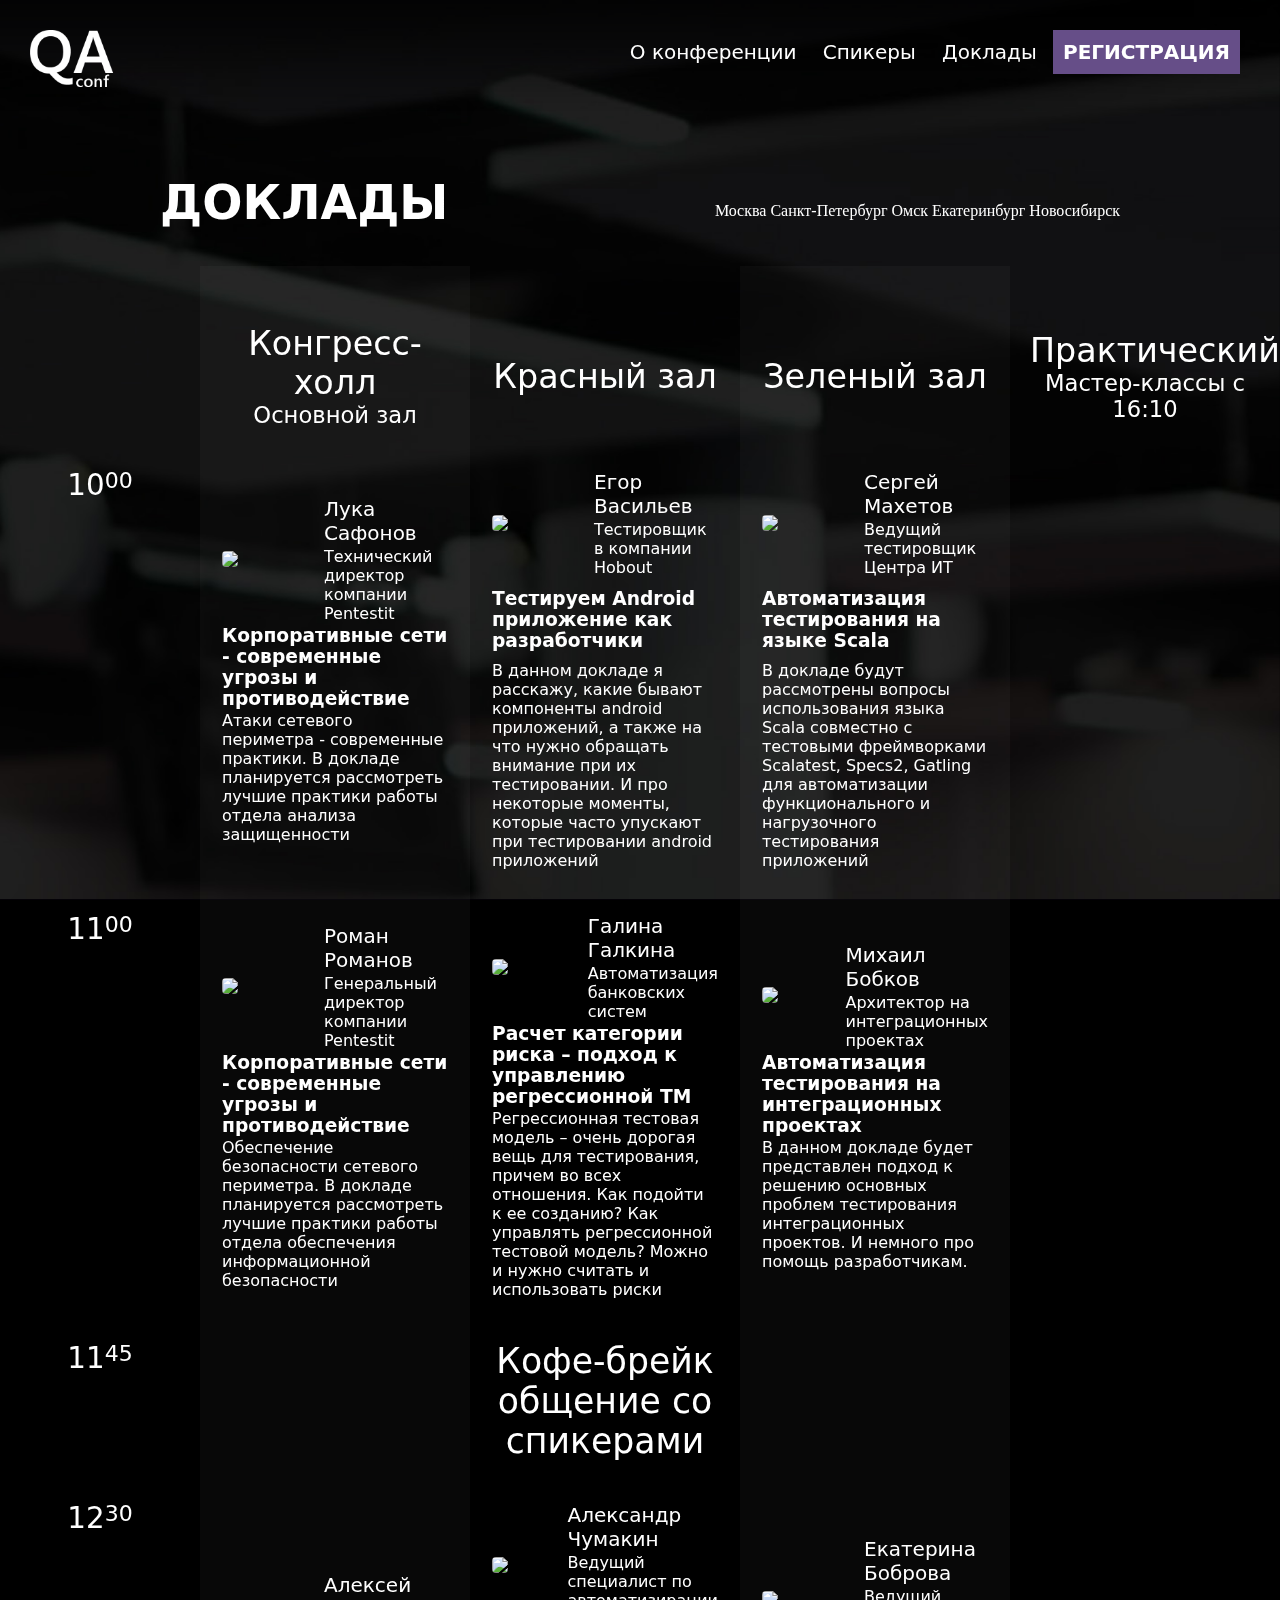
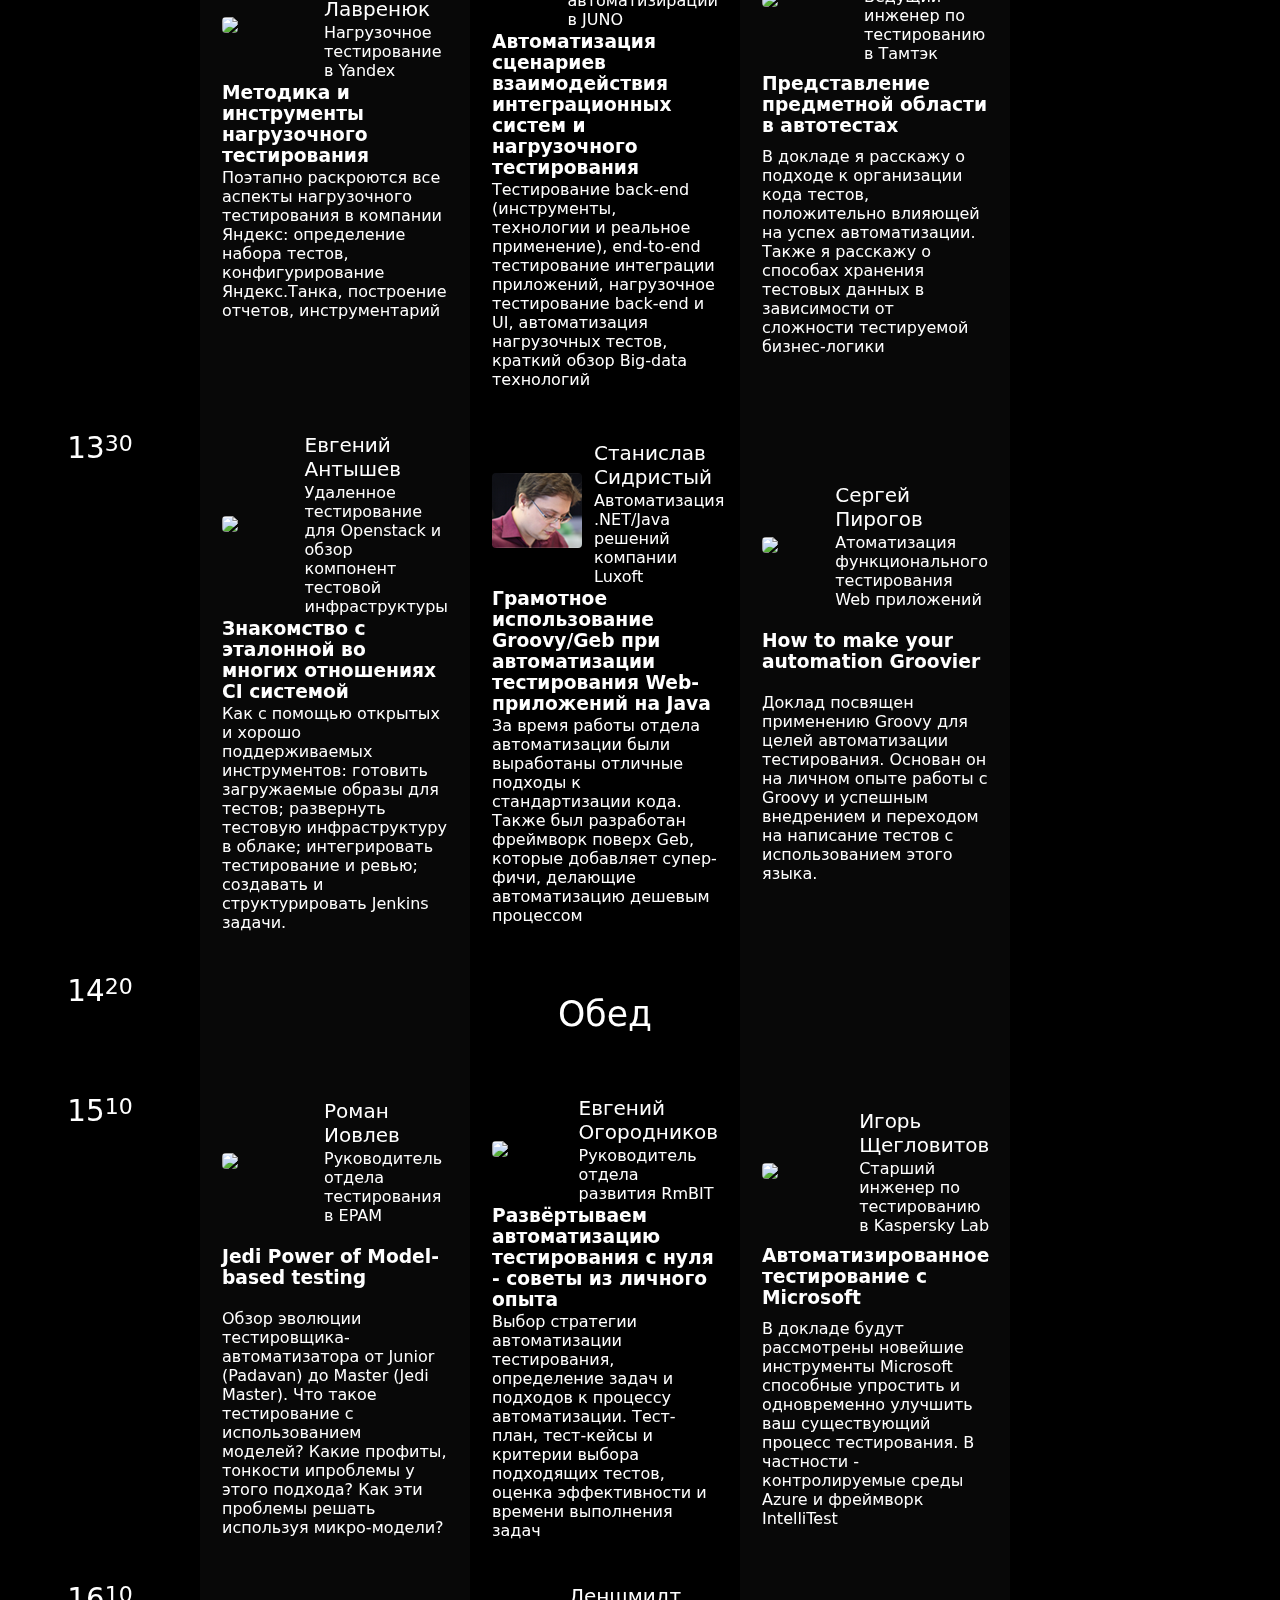
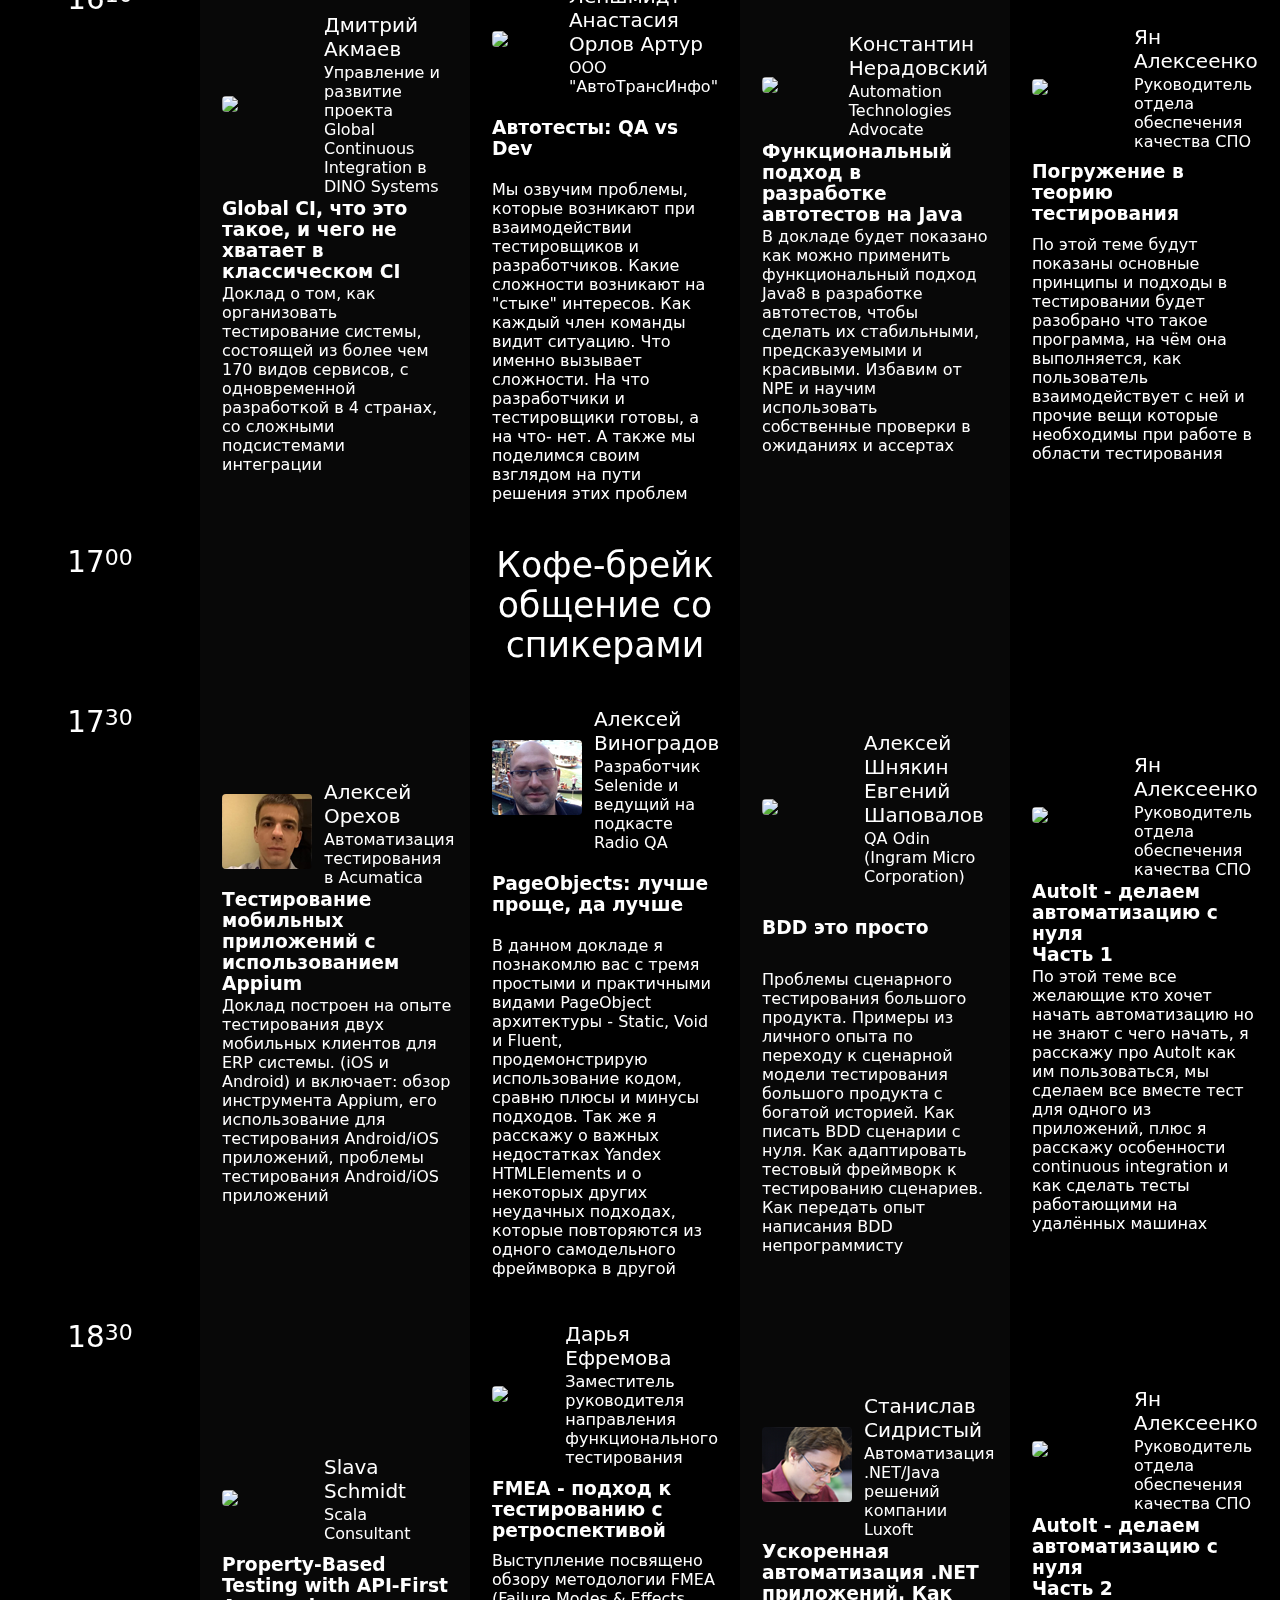
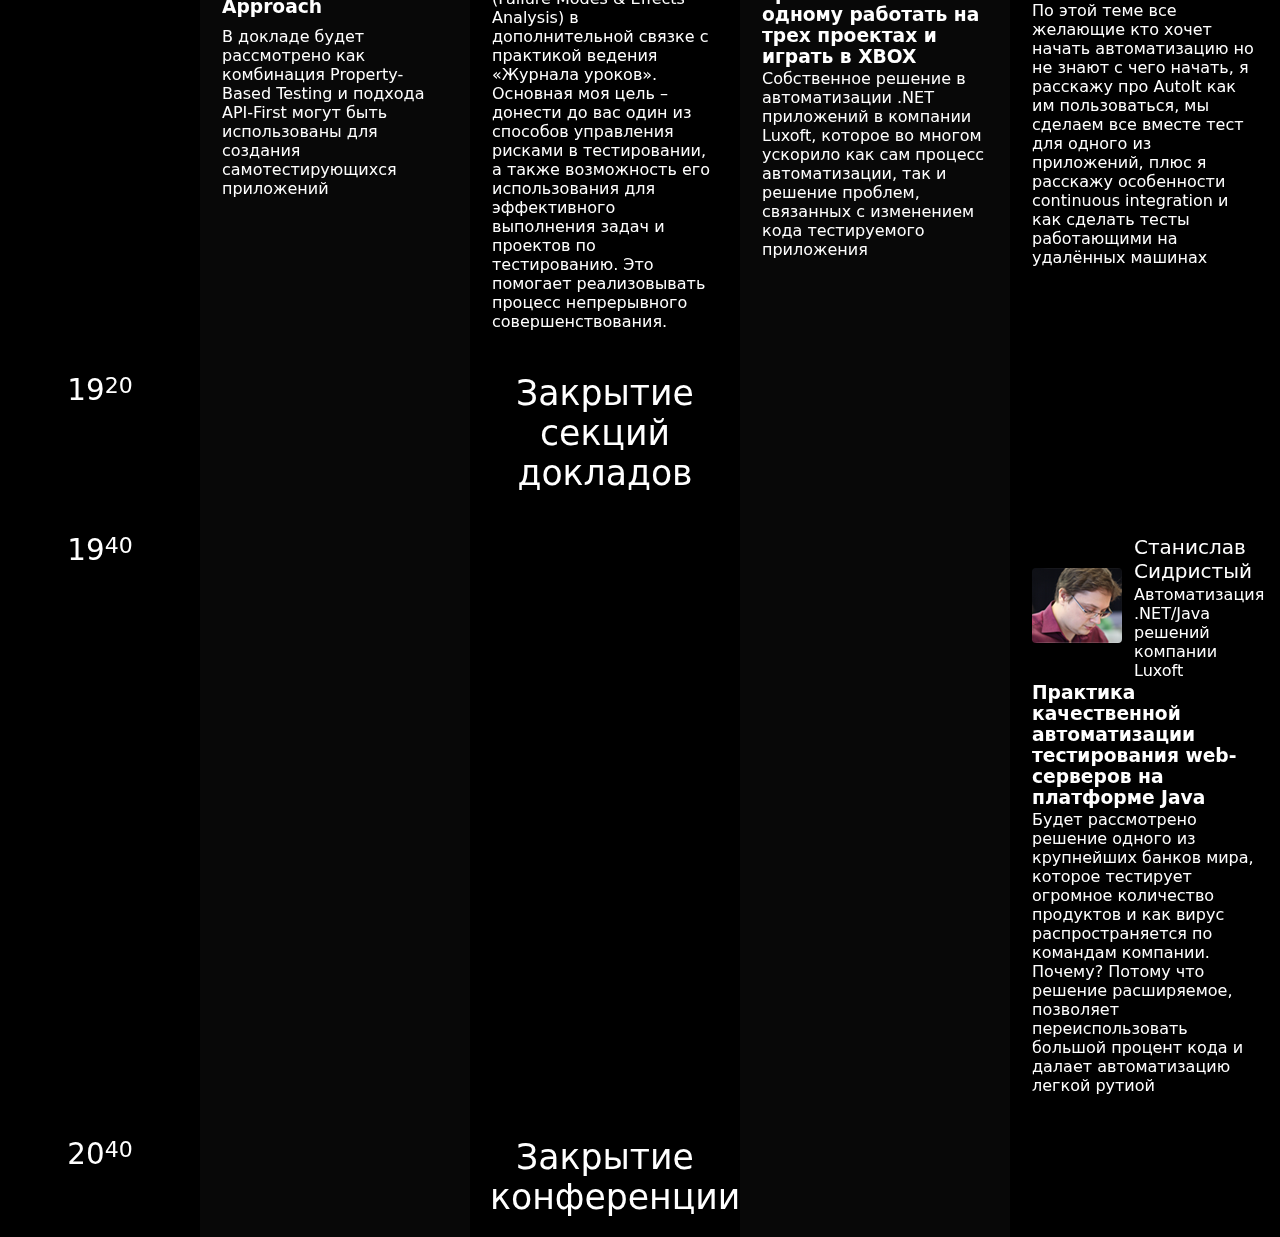
==== matrix.html @ 0e54bdad "Matrix Msk done" ====
<!DOCTYPE html>
<html><head>
    <meta http-equiv="content-type" content="text/html; charset=UTF-8">
    <title>QA: Conference</title>
    <meta charset="utf-8">
    <meta name="viewport" content="width=1000">
    <link rel="stylesheet" href="css/style.css">
    <link rel="stylesheet" href="css/matrix.css">
    <link rel="shortcut icon" href="/img/favicon.ico" type="image/x-icon">
    <script src="https://ajax.googleapis.com/ajax/libs/jquery/2.2.0/jquery.min.js"></script>
</head>
<body>
<div id="header">
    <img id="qaclogo" src="img/qac_mini.png"/>
    <div class="menu">
        <div><a href="index.html">О конференции</a></div>
        <div><a href="speakers.html">Спикеры</a></div>
        <div><a href="matrix.html">Доклады</a></div>
        <a href="register.html" class="register_button">РЕГИСТРАЦИЯ</a>
    </div>
</div>
<div id="footer">
</div>
<div id="page">
    <div id="matrix">
        <!-- Fullsize invisible copy of background to have its size -->
        <img id="bg_sizes" class="invisible" src="img/matrix_bg.jpg"/>

        <!-- Real background, with is controlled by JS code (see it at the end of doc  -->
        <!-- Should to know speakers count at all cities to have one size of BG at all cities -->
        <div id="matrix_bg"></div>

        <!-- Speakers table -->
        <div class="content">
            <div id="matrix_title">
                <div class="title">ДОКЛАДЫ</div>
                <div class="cities">
                    <a class="choosed" id="msk-link" href="#">Москва</a>
                    <a id="spb-link" href="#">Санкт-Петербург</a>
                    <a id="omsk-link" href="#">Омск</a>
                    <a id="eka-link" href="#">Екатеринбург</a>
                    <a id="nsk-link" href="#">Новосибирск</a>
                </div>
            </div>
            <br><br>
            <div id="matrix_table">
                <table id="main-table" class="msk">
                    <colgroup>
                        <col class="time-column" />
                        <col class="first-column" />
                        <col class="second-column" />
                        <col class="third-column" />
                        <col class="fourth-column" />
                        <col class="time-column-last" />
                    </colgroup>
                    <tbody>
                        <!-- HEADER -->
                        <tr class="header-row">
                            <td>
                            </td>
                            <td class="table-header">
                                <br>
                                <br>
                                <p class="hall-name">Конгресс-холл</p>
                                <p class="hall-desc">Основной зал</p>
                            </td>
                            <td class="table-header">
                                <br>
                                <br>
                                <p class="hall-name">Красный зал</p>
                                <p class="hall-desc"></p>
                            </td>
                            <td class="table-header">
                                <br>
                                <br>
                                <p class="hall-name">Зеленый зал</p>
                                <p class="hall-desc"></p>
                            </td>
                            <td class="table-header">
                                <br>
                                <br>
                                <p class="hall-name">Практический</p>
                                <p class="hall-desc">Мастер-классы с 16:10</p>
                            </td>
                            <td>
                            </td>
                        </tr>

                        <!--  10:00 - 10:50  Safonov / Vasiliev / Mahetov -->
                        <tr class="short-row">
                            <td class="time-column">
                                10<sup>00</sup>
                            </td>
                            <td class="table-cell">
                                <div class="card">
                                    <table class="card-table">
                                        <colgroup>
                                            <col class="card-first-column" />
                                        </colgroup>
                                        <tbody>
                                        <tr class="card-header">
                                            <td rowspan="2"><img src="img/lsafonov-mini.png" /></td>
                                            <td class="author">Лука Сафонов</td>
                                        </tr>
                                        <tr>
                                            <td class="author-desc">Технический директор компании Pentestit</td>
                                        </tr>
                                        <tr><td colspan="2" class="presentation-title">
                                            Корпоративные сети - современные угрозы и противодействие
                                        </td></tr>
                                        <tr><td colspan="2" class="presentation-descr">
                                            Атаки сетевого периметра - современные практики. В докладе планируется рассмотреть лучшие практики работы отдела анализа защищенности
                                        </td></tr>
                                        </tbody>
                                    </table>
                                </div>
                            </td>
                            <td class="table-cell">
                                <div class="card">
                                    <table class="card-table">
                                        <colgroup>
                                            <col class="card-first-column" />
                                        </colgroup>
                                        <tbody>
                                        <tr class="card-header">
                                            <td rowspan="2"><img src="img/vasiliev-mini.png" /></td>
                                            <td class="author">Егор Васильев</td>
                                        </tr>
                                        <tr>
                                            <td class="author-desc">Тестировщик в компании Hobout</td>
                                        </tr>
                                        <tr><td colspan="2" class="presentation-title">
                                            Тестируем Android приложение как разработчики
                                        </td></tr>
                                        <tr><td colspan="2" class="presentation-descr">
                                            В данном докладе я расскажу, какие бывают компоненты android приложений, а также на что нужно обращать внимание при их тестировании. И про некоторые моменты, которые часто упускают при тестировании android приложений
                                        </td></tr>
                                        </tbody>
                                    </table>
                                </div>
                            </td>
                            <td class="table-cell">
                                <div class="card">
                                    <table class="card-table">
                                        <colgroup>
                                            <col class="card-first-column" />
                                        </colgroup>
                                        <tbody>
                                        <tr class="card-header">
                                            <td rowspan="2"><img src="img/mahetov-mini.png" /></td>
                                            <td class="author">Сергей Махетов</td>
                                        </tr>
                                        <tr>
                                            <td class="author-desc">Ведущий тестировщик Центра ИТ</td>
                                        </tr>
                                        <tr><td colspan="2" class="presentation-title">
                                            Автоматизация тестирования на языке Scala
                                        </td></tr>
                                        <tr><td colspan="2" class="presentation-descr">
                                            В докладе будут рассмотрены вопросы использования языка Scala совместно с тестовыми фреймворками Scalatest, Specs2, Gatling для автоматизации функционального и нагрузочного тестирования приложений
                                            </td></tr>
                                        </tbody>
                                    </table>
                                </div>

                            </td>
                            <td class="table-cell">
                                <div class="card">
                                </div>
                            </td>
                            <td class="time-column">
                                10<sup>00</sup>
                            </td>
                        </tr>

                        <!--  11:00 - 11:50  Romanov / Galkina / Bobkov -->
                        <tr class="short-row">
                            <td class="time-column">
                                11<sup>00</sup>
                            </td>
                            <td class="table-cell">
                                <div class="card">
                                    <table class="card-table">
                                        <colgroup>
                                            <col class="card-first-column" />
                                        </colgroup>
                                        <tbody>
                                        <tr class="card-header">
                                            <td rowspan="2"><img src="img/rr-mini.png" /></td>
                                            <td class="author">Роман Романов</td>
                                        </tr>
                                        <tr>
                                            <td class="author-desc">Генеральный директор компании Pentestit</td>
                                        </tr>
                                        <tr><td colspan="2" class="presentation-title">
                                            Корпоративные сети - современные угрозы и противодействие
                                        </td></tr>
                                        <tr><td colspan="2" class="presentation-descr">
                                            Обеспечение безопасности сетевого периметра. В докладе планируется рассмотреть лучшие практики работы отдела обеспечения информационной безопасности
                                        </td></tr>
                                        </tbody>
                                    </table>
                                </div>
                            </td>
                            <td class="table-cell">
                                <div class="card">
                                    <table class="card-table">
                                        <colgroup>
                                            <col class="card-first-column" />
                                        </colgroup>
                                        <tbody>
                                        <tr class="card-header">
                                            <td rowspan="2"><img src="img/ggalkina-mini.png" /></td>
                                            <td class="author">Галина Галкина</td>
                                        </tr>
                                        <tr>
                                            <td class="author-desc">Автоматизация банковских систем</td>
                                        </tr>
                                        <tr><td colspan="2" class="presentation-title">
                                            Расчет категории риска – подход к управлению регрессионной ТМ
                                        </td></tr>
                                        <tr><td colspan="2" class="presentation-descr">
                                            Регрессионная тестовая модель – очень дорогая вещь для тестирования, причем во всех отношения.
                                            Как подойти к ее созданию? Как управлять регрессионной тестовой модель? Можно и нужно считать и использовать риски
                                        </td></tr>
                                        </tbody>
                                    </table>
                                </div>
                            </td>
                            <td class="table-cell">
                                <div class="card">
                                    <table class="card-table">
                                        <colgroup>
                                            <col class="card-first-column" />
                                        </colgroup>
                                        <tbody>
                                        <tr class="card-header">
                                            <td rowspan="2"><img src="img/bobkov-mini.png" /></td>
                                            <td class="author">Михаил Бобков</td>
                                        </tr>
                                        <tr>
                                            <td class="author-desc">Архитектор на интеграционных проектах</td>
                                        </tr>
                                        <tr><td colspan="2" class="presentation-title">
                                            Автоматизация тестирования на интеграционных проектах
                                        </td></tr>
                                        <tr><td colspan="2" class="presentation-descr">
                                            В данном докладе будет представлен подход к решению основных проблем тестирования интеграционных проектов. И немного про помощь разработчикам.
                                        </td></tr>
                                        </tbody>
                                    </table>
                                </div>

                            </td>
                            <td class="table-cell">
                                <div class="card">
                                </div>
                            </td>
                            <td class="time-column">
                                11<sup>00</sup>
                            </td>
                        </tr>

                        <!--  11:45 - 12:30  COFFEE -->
                        <tr class="short-row">
                            <td class="time-column">
                                11<sup>45</sup>
                            </td>
                            <td class="table-cell"></td>
                            <td class="cross-row-header">
                                Кофе-брейк<br><span class="cross-row-header-description">общение со спикерами</span>
                            </td>
                            <td class="table-cell"></td>
                            <td class="table-cell"></td>
                            <td class="time-column">
                                11<sup>45</sup>
                            </td>
                        </tr>

                        <!--  12:30 - 13:20  Lavrenuk / Chumakin / Bobrova -->
                        <tr class="short-row">
                            <td class="time-column">
                                12<sup>30</sup>
                            </td>
                            <td class="table-cell">
                                <div class="card">
                                    <table class="card-table">
                                        <colgroup>
                                            <col class="card-first-column" />
                                        </colgroup>
                                        <tbody>
                                        <tr class="card-header">
                                            <td rowspan="2"><img src="img/lavrenuk-mini.png" /></td>
                                            <td class="author">Алексей Лавренюк</td>
                                        </tr>
                                        <tr>
                                            <td class="author-desc">Нагрузочное тестирование в Yandex</td>
                                        </tr>
                                        <tr><td colspan="2" class="presentation-title">
                                            Методика и инструменты нагрузочного тестирования
                                        </td></tr>
                                        <tr><td colspan="2" class="presentation-descr">
                                            Поэтапно раскроются все аспекты нагрузочного тестирования в компании Яндекс: определение набора тестов,
                                            конфигурирование Яндекс.Танка, построение отчетов, инструментарий
                                        </td></tr>
                                        </tbody>
                                    </table>
                                </div>
                            </td>
                            <td class="table-cell">
                                <div class="card">
                                    <table class="card-table">
                                        <colgroup>
                                            <col class="card-first-column" />
                                        </colgroup>
                                        <tbody>
                                        <tr class="card-header">
                                            <td rowspan="2"><img src="img/chumakin-mini.png" /></td>
                                            <td class="author">Александр Чумакин</td>
                                        </tr>
                                        <tr>
                                            <td class="author-desc">Ведущий специалист по автоматизирации в JUNO</td>
                                        </tr>
                                        <tr><td colspan="2" class="presentation-title">
                                            Автоматизация сценариев взаимодействия интеграционных систем и нагрузочного тестирования
                                        </td></tr>
                                        <tr><td colspan="2" class="presentation-descr">
                                            Тестирование back-end (инструменты, технологии и реальное применение), end-to-end тестирование
                                            интеграции приложений, нагрузочное тестирование back-end и UI, автоматизация нагрузочных тестов, краткий обзор Big-data технологий
                                        </td></tr>
                                        </tbody>
                                    </table>
                                </div>
                            </td>
                            <td class="table-cell">
                                <div class="card">
                                    <table class="card-table">
                                        <colgroup>
                                            <col class="card-first-column" />
                                        </colgroup>
                                        <tbody>
                                        <tr class="card-header">
                                            <td rowspan="2"><img src="img/bobrova-mini.png" /></td>
                                            <td class="author">Екатерина Боброва</td>
                                        </tr>
                                        <tr>
                                            <td class="author-desc">Ведущий инженер по тестированию в Тамтэк</td>
                                        </tr>
                                        <tr><td colspan="2" class="presentation-title">
                                            Представление предметной области в автотестах
                                        </td></tr>
                                        <tr><td colspan="2" class="presentation-descr">
                                            В докладе я расскажу о подходе к организации кода тестов, положительно влияющей на успех автоматизации.
                                            Также я расскажу о способах хранения тестовых данных в зависимости от сложности тестируемой бизнес-логики
                                        </td></tr>
                                        </tbody>
                                    </table>
                                </div>

                            </td>
                            <td class="table-cell">
                                <div class="card">
                                </div>
                            </td>
                            <td class="time-column">
                                12<sup>30</sup>
                            </td>
                        </tr>

                        <!--  13:30 - 14:20  Antyshev / Sidristij / Pirogov -->
                        <tr class="short-row">
                            <td class="time-column">
                                13<sup>30</sup>
                            </td>
                            <td class="table-cell">
                                <div class="card">
                                    <table class="card-table">
                                        <colgroup>
                                            <col class="card-first-column" />
                                        </colgroup>
                                        <tbody>
                                        <tr class="card-header">
                                            <td rowspan="2"><img src="img/antyshev-mini.png" /></td>
                                            <td class="author">Евгений Антышев</td>
                                        </tr>
                                        <tr>
                                            <td class="author-desc">Удаленное тестирование для Openstack и обзор компонент тестовой инфраструктуры</td>
                                        </tr>
                                        <tr><td colspan="2" class="presentation-title">
                                            Знакомство с эталонной во многих отношениях CI системой
                                        </td></tr>
                                        <tr><td colspan="2" class="presentation-descr">
                                            Как с помощью открытых и хорошо поддерживаемых инструментов: готовить загружаемые образы для тестов; развернуть тестовую инфраструктуру в облаке; интегрировать тестирование и ревью; создавать и структурировать Jenkins задачи.
                                        </td></tr>
                                        </tbody>
                                    </table>
                                </div>
                            </td>
                            <td class="table-cell">
                                <div class="card">
                                    <table class="card-table">
                                        <colgroup>
                                            <col class="card-first-column" />
                                        </colgroup>
                                        <tbody>
                                        <tr class="card-header">
                                            <td rowspan="2"><img src="img/sidristyi-mini.png" /></td>
                                            <td class="author">Станислав Сидристый</td>
                                        </tr>
                                        <tr>
                                            <td class="author-desc">Автоматизация .NET/Java решений компании Luxoft</td>
                                        </tr>
                                        <tr><td colspan="2" class="presentation-title">
                                            Грамотное использование Groovy/Geb при автоматизации тестирования Web-приложений на Java
                                        </td></tr>
                                        <tr><td colspan="2" class="presentation-descr">
                                            За время работы отдела автоматизации были выработаны отличные подходы к стандартизации кода.
                                            Также был разработан фреймворк поверх Geb, которые добавляет супер-фичи, делающие автоматизацию дешевым процессом
                                        </td></tr>
                                        </tbody>
                                    </table>
                                </div>
                            </td>
                            <td class="table-cell">
                                <div class="card">
                                    <table class="card-table">
                                        <colgroup>
                                            <col class="card-first-column" />
                                        </colgroup>
                                        <tbody>
                                        <tr class="card-header">
                                            <td rowspan="2"><img src="img/pirogov-mini.png" /></td>
                                            <td class="author">Сергей Пирогов</td>
                                        </tr>
                                        <tr>
                                            <td class="author-desc">Атоматизация функционального тестирования Web приложений</td>
                                        </tr>
                                        <tr><td colspan="2" class="presentation-title">
                                            How to make your automation Groovier
                                        </td></tr>
                                        <tr><td colspan="2" class="presentation-descr">
                                            Доклад посвящен применению Groovy для целей автоматизации тестирования.
                                            Основан он на личном опыте работы с Groovy и успешным внедрением и переходом на написание тестов с использованием этого языка.
                                        </td></tr>
                                        </tbody>
                                    </table>
                                </div>
                            </td>
                            <td class="table-cell">
                                <div class="card">
                                </div>
                            </td>
                            <td class="time-column">
                                13<sup>30</sup>
                            </td>
                        </tr>

                        <!--  14:20 - 15:10  LUNCH -->
                        <tr class="short-row">
                            <td class="time-column">
                                14<sup>20</sup>
                            </td>
                            <td class="table-cell"></td>
                            <td class="cross-row-header">
                                Обед
                            </td>
                            <td class="table-cell"></td>
                            <td class="table-cell"></td>
                            <td class="time-column">
                                14<sup>20</sup>
                            </td>
                        </tr>

                        <!--  15:10 - 16:00  Iovlev / Ogorodnikov / Scheglovitov -->
                        <tr class="short-row">
                            <td class="time-column">
                                15<sup>10</sup>
                            </td>
                            <td class="table-cell">
                                <div class="card">
                                    <table class="card-table">
                                        <colgroup>
                                            <col class="card-first-column" />
                                        </colgroup>
                                        <tbody>
                                        <tr class="card-header">
                                            <td rowspan="2"><img src="img/riovlev-mini.png" /></td>
                                            <td class="author">Роман Иовлев</td>
                                        </tr>
                                        <tr>
                                            <td class="author-desc">Руководитель отдела тестирования в EPAM</td>
                                        </tr>
                                        <tr><td colspan="2" class="presentation-title">
                                            Jedi Power of Model-based testing
                                        </td></tr>
                                        <tr><td colspan="2" class="presentation-descr">
                                            Обзор эволюции тестировщика-автоматизатора от Junior (Padavan) до Master (Jedi Master).
                                            Что такое тестирование с использованием моделей? Какие профиты, тонкости ипроблемы у этого подхода?
                                            Как эти проблемы решать используя микро-модели?
                                        </td></tr>
                                        </tbody>
                                    </table>
                                </div>
                            </td>
                            <td class="table-cell">
                                <div class="card">
                                    <table class="card-table">
                                        <colgroup>
                                            <col class="card-first-column" />
                                        </colgroup>
                                        <tbody>
                                        <tr class="card-header">
                                            <td rowspan="2"><img src="img/ogorodnikov-mini.png" /></td>
                                            <td class="author">Евгений Огородников</td>
                                        </tr>
                                        <tr>
                                            <td class="author-desc">Руководитель отдела развития RmBIT</td>
                                        </tr>
                                        <tr><td colspan="2" class="presentation-title">
                                            Развёртываем автоматизацию тестирования с нуля - советы из личного опыта
                                        </td></tr>
                                        <tr><td colspan="2" class="presentation-descr">
                                            Выбор стратегии автоматизации тестирования, определение задач и подходов к процессу автоматизации. Тест-план,
                                            тест-кейсы и критерии выбора подходящих тестов, оценка эффективности и времени выполнения задач
                                        </td></tr>
                                        </tbody>
                                    </table>
                                </div>
                            </td>
                            <td class="table-cell">
                                <div class="card">
                                    <table class="card-table">
                                        <colgroup>
                                            <col class="card-first-column" />
                                        </colgroup>
                                        <tbody>
                                        <tr class="card-header">
                                            <td rowspan="2"><img src="img/scheglovitov-mini.png" /></td>
                                            <td class="author">Игорь Щегловитов</td>
                                        </tr>
                                        <tr>
                                            <td class="author-desc">Старший инженер по тестированию в Kaspersky Lab</td>
                                        </tr>
                                        <tr><td colspan="2" class="presentation-title">
                                            Автоматизированное тестирование с Microsoft
                                        </td></tr>
                                        <tr><td colspan="2" class="presentation-descr">
                                            В докладе будут рассмотрены новейшие инструменты Microsoft способные упростить и одновременно улучшить ваш существующий процесс тестирования.
                                            В частности - контролируемые среды Azure и фреймворк IntelliTest
                                        </td></tr>
                                        </tbody>
                                    </table>
                                </div>
                            </td>
                            <td class="table-cell">
                                <div class="card">
                                </div>
                            </td>
                            <td class="time-column">
                                15<sup>10</sup>
                            </td>
                        </tr>

                        <!--  16:10 - 17:00  Akmaev / Lenshmidt / Neradovskij / Yan -->
                        <tr class="short-row">
                            <td class="time-column">
                                16<sup>10</sup>
                            </td>
                            <td class="table-cell">
                                <div class="card">
                                    <table class="card-table">
                                        <colgroup>
                                            <col class="card-first-column" />
                                        </colgroup>
                                        <tbody>
                                        <tr class="card-header">
                                            <td rowspan="2"><img src="img/akmaev-mini.png"/></td>
                                            <td class="author">Дмитрий Акмаев</td>
                                        </tr>
                                        <tr>
                                            <td class="author-desc">Управление и развитие проекта Global Continuous Integration в DINO Systems</td>
                                        </tr>
                                        <tr><td colspan="2" class="presentation-title">
                                            Global CI, что это такое, и чего не хватает в классическом CI
                                        </td></tr>
                                        <tr><td colspan="2" class="presentation-descr">
                                            Доклад о том, как организовать тестирование системы, состоящей из более чем 170 видов сервисов, с одновременной
                                            разработкой в 4 странах, со сложными подсистемами интеграции
                                        </td></tr>
                                        </tbody>
                                    </table>
                                </div>
                            </td>
                            <td class="table-cell">
                                <div class="card">
                                    <table class="card-table">
                                        <colgroup>
                                            <col class="card-first-column" />
                                        </colgroup>
                                        <tbody>
                                        <tr class="card-header">
                                            <td rowspan="2"><img src="img/lenshmidt-mini.png"/></td>
                                            <td class="author">Леншмидт Анастасия<br>Орлов Артур</td>
                                        </tr>
                                        <tr>
                                            <td class="author-desc">ООО "АвтоТрансИнфо"</td>
                                        </tr>
                                        <tr><td colspan="2" class="presentation-title">
                                            Автотесты: QA vs Dev
                                        </td></tr>
                                        <tr><td colspan="2" class="presentation-descr">
                                            Мы озвучим проблемы, которые возникают при взаимодействии тестировщиков и разработчиков. Какие сложности возникают на "стыке" интересов. Как каждый член команды видит ситуацию. Что именно вызывает сложности. На что разработчики и тестировщики готовы, а на что- нет. А также мы поделимся своим взглядом на пути решения этих проблем
                                        </td></tr>
                                        </tbody>
                                    </table>
                                </div>
                            </td>
                            <td class="table-cell">
                                <div class="card">
                                    <table class="card-table">
                                        <colgroup>
                                            <col class="card-first-column" />
                                        </colgroup>
                                        <tbody>
                                        <tr class="card-header">
                                            <td rowspan="2"><img src="img/neradovskiy-mini.png" /></td>
                                            <td class="author">Константин Нерадовский</td>
                                        </tr>
                                        <tr>
                                            <td class="author-desc">Automation Technologies<br>Advocate</td>
                                        </tr>
                                        <tr><td colspan="2" class="presentation-title">
                                            Функциональный подход в разработке автотестов на Java
                                        </td></tr>
                                        <tr><td colspan="2" class="presentation-descr">
                                            В докладе будет показано как можно применить функциональный подход Java8 в разработке автотестов,
                                            чтобы сделать их стабильными, предсказуемыми и красивыми.  Избавим от NPE и научим использовать
                                            собственные проверки в ожиданиях и  ассертах
                                        </td></tr>
                                        </tbody>
                                    </table>
                                </div>

                            </td>
                            <td class="table-cell">
                                <div class="card">
                                    <table class="card-table">
                                        <colgroup>
                                            <col class="card-first-column" />
                                        </colgroup>
                                        <tbody>
                                        <tr class="card-header">
                                            <td rowspan="2"><img src="img/yan-mini.png"/></td>
                                            <td class="author">Ян Алексеенко</td>
                                        </tr>
                                        <tr>
                                            <td class="author-desc">Руководитель отдела обеспечения качества СПО</td>
                                        </tr>
                                        <tr><td colspan="2" class="presentation-title">
                                            Погружение в теорию тестирования
                                        </td></tr>
                                        <tr><td colspan="2" class="presentation-descr">
                                            По этой теме будут показаны основные принципы и подходы в тестировании будет разобрано что такое программа, на чём она выполняется, как пользователь взаимодействует с ней и прочие вещи которые необходимы при работе в области тестирования
                                        </td></tr>
                                        </tbody>
                                    </table>
                                </div>
                            </td>
                            <td class="time-column">
                                16<sup>10</sup>
                            </td>
                        </tr>

                        <!--  17:20 - 17:50  CAFE-BREAK -->
                        <tr class="short-row">
                            <td class="time-column">
                                17<sup>00</sup>
                            </td>
                            <td class="table-cell"></td>
                            <td class="cross-row-header">
                                Кофе-брейк<br><span class="cross-row-header-description">общение со спикерами</span>
                            </td>
                            <td class="table-cell"></td>
                            <td class="table-cell"></td>
                            <td class="time-column">
                                17<sup>00</sup>
                            </td>
                        </tr>

                        <!--  17:30 - 18:20  Orehov / Vinogradov / Shapovalov -->
                        <tr class="short-row">
                            <td class="time-column">
                                17<sup>30</sup>
                            </td>
                            <td class="table-cell">
                                <div class="card">
                                    <table class="card-table">
                                        <colgroup>
                                            <col class="card-first-column" />
                                        </colgroup>
                                        <tbody>
                                        <tr class="card-header">
                                            <td rowspan="2"><img src="img/orekhov-mini.png"/></td>
                                            <td class="author">Алексей Орехов</td>
                                        </tr>
                                        <tr>
                                            <td class="author-desc">Автоматизация тестирования в Acumatica</td>
                                        </tr>
                                        <tr><td colspan="2" class="presentation-title">
                                            Тестирование мобильных приложений с использованием Appium
                                        </td></tr>
                                        <tr><td colspan="2" class="presentation-descr">
                                            Доклад построен на опыте тестирования двух мобильных клиентов для ERP системы. (iOS и Android) и включает: обзор инструмента Appium, его использование для тестирования Android/iOS приложений, проблемы тестирования Android/iOS приложений
                                        </td></tr>
                                        </tbody>
                                    </table>
                                </div>
                            </td>
                            <td class="table-cell">
                                <div class="card">
                                    <table class="card-table">
                                        <colgroup>
                                            <col class="card-first-column" />
                                        </colgroup>
                                        <tbody>
                                        <tr class="card-header">
                                            <td rowspan="2"><img src="img/vinogradov-mini.png"/></td>
                                            <td class="author">Алексей Виноградов</td>
                                        </tr>
                                        <tr>
                                            <td class="author-desc">Разработчик Selenide и ведущий на подкасте Radio QA</td>
                                        </tr>
                                        <tr><td colspan="2" class="presentation-title">
                                            PageObjects: лучше проще, да лучше
                                        </td></tr>
                                        <tr><td colspan="2" class="presentation-descr">
                                            В данном докладе я познакомлю вас с тремя простыми и практичными видами PageObject архитектуры - Static, Void и Fluent, продемонстрирую использование кодом, сравню плюсы и минусы подходов. Так же я расскажу о важных недостатках Yandex HTMLElements и о некоторых других неудачных подходах, которые повторяются из одного самодельного фреймворка в другой
                                        </td></tr>
                                        </tbody>
                                    </table>
                                </div>
                            </td>
                            <td class="table-cell">
                                <div class="card">
                                    <table class="card-table">
                                        <colgroup>
                                            <col class="card-first-column" />
                                        </colgroup>
                                        <tbody>
                                        <tr class="card-header">
                                            <td rowspan="2"><img src="img/shapovalov-mini.png" /></td>
                                            <td class="author">Алексей Шнякин<br>Евгений Шаповалов</td>
                                        </tr>
                                        <tr>
                                            <td class="author-desc">QA Odin (Ingram Micro Corporation)</td>
                                        </tr>
                                        <tr><td colspan="2" class="presentation-title">
                                            BDD это просто
                                        </td></tr>
                                        <tr><td colspan="2" class="presentation-descr">
                                            Проблемы сценарного тестирования большого продукта.
                                            Примеры из личного опыта по переходу к сценарной модели тестирования большого продукта с богатой историей. Как писать BDD сценарии с нуля. Как адаптировать тестовый фреймворк к тестированию сценариев. Как передать опыт написания BDD непрограммисту
                                        </td></tr>
                                        </tbody>
                                    </table>
                                </div>
                            </td>
                            <td class="table-cell">
                                <div class="card">
                                    <table class="card-table">
                                        <colgroup>
                                            <col class="card-first-column" />
                                        </colgroup>
                                        <tbody>
                                        <tr class="card-header">
                                            <td rowspan="2"><img src="img/yan-mini.png"/></td>
                                            <td class="author">Ян Алексеенко</td>
                                        </tr>
                                        <tr>
                                            <td class="author-desc">Руководитель отдела обеспечения качества СПО</td>
                                        </tr>
                                        <tr><td colspan="2" class="presentation-title">
                                            AutoIt - делаем автоматизацию с нуля<br>Часть 1
                                        </td></tr>
                                        <tr><td colspan="2" class="presentation-descr">
                                            По этой теме все желающие кто хочет начать автоматизацию но не знают с чего начать, я расскажу про AutoIt как им пользоваться, мы сделаем все вместе тест для одного из приложений, плюс я расскажу особенности continuous integration и как сделать тесты работающими на удалённых машинах
                                        </td></tr>
                                        </tbody>
                                    </table>
                                </div>
                            </td>
                            <td class="time-column">
                                17<sup>30</sup>
                            </td>
                        </tr>

                        <!--  18:30 - 19:20  Shonichev / Efremova / Sidristij / Yan -->
                        <tr class="short-row">
                            <td class="time-column">
                                18<sup>30</sup>
                            </td>
                            <td class="table-cell">
                                <div class="card">
                                    <table class="card-table">
                                        <colgroup>
                                            <col class="card-first-column" />
                                        </colgroup>
                                        <tbody>
                                            <tr class="card-header">
                                                <td rowspan="2"><img src="img/shmidt-mini.png"/></td>
                                                <td class="author">Slava Schmidt</td>
                                            </tr>
                                            <tr>
                                                <td class="author-desc">Scala Consultant</td>
                                            </tr>
                                            <tr><td colspan="2" class="presentation-title">
                                                Property-Based Testing with API-First Approach
                                            </td></tr>
                                            <tr><td colspan="2" class="presentation-descr">
                                                В докладе будет рассмотрено как комбинация Property-Based Testing и подхода API-First могут быть использованы для создания самотестирующихся приложений
                                            </td></tr>
                                        </tbody>
                                    </table>
                                </div>
                            </td>
                            <td class="table-cell">
                                <div class="card">
                                    <table class="card-table">
                                        <colgroup>
                                            <col class="card-first-column" />
                                        </colgroup>
                                        <tbody>
                                        <tr class="card-header">
                                            <td rowspan="2"><img src="img/efremova-mini.png"/></td>
                                            <td class="author">Дарья Ефремова</td>
                                        </tr>
                                        <tr>
                                            <td class="author-desc">Заместитель руководителя направления функционального тестирования</td>
                                        </tr>
                                        <tr><td colspan="2" class="presentation-title">
                                            FMEA - подход к тестированию с ретроспективой
                                        </td></tr>
                                        <tr><td colspan="2" class="presentation-descr">
                                            Выступление посвящено обзору методологии FMEA (Failure Modes & Effects Analysis) в дополнительной связке с практикой ведения «Журнала уроков».
                                            Основная моя цель – донести до вас один из способов управления рисками в тестировании, а также возможность его использования для эффективного выполнения задач и проектов по тестированию. Это помогает реализовывать процесс непрерывного совершенствования.
                                        </td></tr>
                                        </tbody>
                                    </table>
                                </div>
                            </td>
                            <td class="table-cell">
                                <div class="card">
                                    <table class="card-table">
                                        <colgroup>
                                            <col class="card-first-column" />
                                        </colgroup>
                                        <tbody>
                                        <tr class="card-header">
                                            <td rowspan="2"><img src="img/sidristyi-mini.png" /></td>
                                            <td class="author">Станислав Сидристый</td>
                                        </tr>
                                        <tr>
                                            <td class="author-desc">Автоматизация .NET/Java решений компании Luxoft</td>
                                        </tr>
                                        <tr><td colspan="2" class="presentation-title">
                                            Ускоренная автоматизация .NET приложений. Как одному работать на трех проектах
                                            и играть в XBOX
                                        </td></tr>
                                        <tr><td colspan="2" class="presentation-descr">
                                            Собственное решение в автоматизации .NET приложений в компании Luxoft, которое
                                            во многом ускорило как сам процесс автоматизации, так и решение проблем, связанных
                                            с изменением кода тестируемого приложения
                                        </td></tr>
                                        </tbody>
                                    </table>
                                </div>
                            </td>
                            <td class="table-cell">
                                <div class="card">
                                    <table class="card-table">
                                        <colgroup>
                                            <col class="card-first-column" />
                                        </colgroup>
                                        <tbody>
                                        <tr class="card-header">
                                            <td rowspan="2"><img src="img/yan-mini.png"/></td>
                                            <td class="author">Ян Алексеенко</td>
                                        </tr>
                                        <tr>
                                            <td class="author-desc">Руководитель отдела обеспечения качества СПО</td>
                                        </tr>
                                        <tr><td colspan="2" class="presentation-title">
                                            AutoIt - делаем автоматизацию с нуля<br>Часть 2
                                        </td></tr>
                                        <tr><td colspan="2" class="presentation-descr">
                                            По этой теме все желающие кто хочет начать автоматизацию но не знают с чего начать, я расскажу про AutoIt как им пользоваться, мы сделаем все вместе тест для одного из приложений, плюс я расскажу особенности continuous integration и как сделать тесты работающими на удалённых машинах
                                        </td></tr>
                                        </tbody>
                                    </table>
                                </div>
                            </td>
                            <td class="time-column">
                                18<sup>30</sup>
                            </td>
                        </tr>

                        <!--  19:20  FINISH -->
                        <tr class="short-row">
                            <td class="time-column">
                                19<sup>20</sup>
                            </td>
                            <td class="table-cell"></td>
                            <td class="cross-row-header">
                                Закрытие секций докладов
                            </td>
                            <td class="table-cell"></td>
                            <td class="table-cell"></td>
                            <td class="time-column">
                                19<sup>20</sup>
                            </td>
                        </tr>
                        <!--  19:40 - 20:40  ??? / none / ??? -->
                        <tr class="short-row">
                            <td class="time-column">
                                19<sup>40</sup>
                            </td>
                            <td class="table-cell">
                                <div class="card"></div>
                            </td>
                            <td class="table-cell">
                                <div class="card"></div>
                            </td>
                            <td class="table-cell">
                                <div class="card"></div>
                            </td>
                            <td class="table-cell">
                                <div class="card">
                                    <table class="card-table">
                                        <colgroup>
                                            <col class="card-first-column" />
                                        </colgroup>
                                        <tbody>
                                        <tr class="card-header">
                                            <td rowspan="2"><img src="img/sidristyi-mini.png" /></td>
                                            <td class="author">Станислав Сидристый</td>
                                        </tr>
                                        <tr>
                                            <td class="author-desc">Автоматизация .NET/Java решений компании Luxoft</td>
                                        </tr>
                                        <tr><td colspan="2" class="presentation-title">
                                            Практика качественной автоматизации тестирования web-серверов на платформе Java
                                        </td></tr>
                                        <tr><td colspan="2" class="presentation-descr">
                                            Будет рассмотрено решение одного из крупнейших банков мира, которое тестирует огромное количество продуктов и как вирус распространяется по командам компании. Почему? Потому что решение расширяемое, позволяет переиспользовать большой процент кода и далает автоматизацию легкой рутиой
                                        </td></tr>
                                        </tbody>
                                    </table>
                                </div>
                            </td>
                            <td class="time-column">
                                19<sup>40</sup>
                            </td>
                        </tr>

                        <!--  20:40  FINISH -->
                        <tr class="short-row">
                            <td class="time-column">
                                20<sup>40</sup>
                            </td>
                            <td class="table-cell"></td>
                            <td class="cross-row-header">
                                Закрытие конференции
                            </td>
                            <td class="table-cell"></td>
                            <td class="table-cell"></td>
                            <td class="time-column">
                                20<sup>40</sup>
                            </td>
                        </tr>
                    </tbody>
                </table>
                <table id="main-table" class="spb" style="display: none;">
                    <colgroup>
                        <col class="time-column" />
                        <col class="first-column" />
                        <col class="second-column" />
                        <col class="third-column" />
                        <col class="fourth-column" />
                        <col class="time-column-last" />
                    </colgroup>
                    <tbody>
                    <!-- HEADER -->
                    <tr class="header-row">
                        <td></td>
                        <td class="table-header">
                            <br>
                            <br>
                            <p class="hall-name">Конгресс-холл</p>
                            <p class="hall-desc">Основной зал</p>
                        </td>
                        <td class="table-header">
                            <br>
                            <br>
                            <p class="hall-name">Красный зал</p>
                            <p class="hall-desc"></p>
                        </td>
                        <td class="table-header">
                            <br>
                            <br>
                            <p class="hall-name">Зеленый зал</p>
                            <p class="hall-desc"></p>
                        </td>
                        <td class="table-header">
                            <br>
                            <br>
                            <p class="hall-name">Практический</p>
                            <p class="hall-desc">Мастер-классы с 16:10</p>
                        </td>
                        <td></td>
                    </tr>

                    <!--  10:00 - 10:50  Akmaev / Vasiliev / Lenshmidt -->
                    <tr class="short-row">
                        <td class="time-column">
                            10<sup>00</sup>
                        </td>
                        <td class="table-cell">
                            <div class="card">
                                <table class="card-table">
                                    <colgroup>
                                        <col class="card-first-column" />
                                    </colgroup>
                                    <tbody>
                                    <tr class="card-header">
                                        <td rowspan="2"><img src="img/akmaev-mini.png"/></td>
                                        <td class="author">Дмитрий Акмаев</td>
                                    </tr>
                                    <tr>
                                        <td class="author-desc">Управление и развитие проекта Global Continues Integration в DINO Systems</td>
                                    </tr>
                                    <tr><td colspan="2" class="presentation-title">
                                        Global CI, что это такое, и чего не хватает в классическом CI
                                    </td></tr>
                                    <tr><td colspan="2" class="presentation-descr">
                                        Доклад о том, как организовать тестирование системы, состоящей из более чем 170 видов сервисов, с одновременной
                                        разработкой в 4 странах, со сложными подсистемами интеграции
                                    </td></tr>
                                    </tbody>
                                </table>
                            </div>
                        </td>
                        <td class="table-cell">
                            <div class="card">
                                <table class="card-table">
                                    <colgroup>
                                        <col class="card-first-column" />
                                    </colgroup>
                                    <tbody>
                                    <tr class="card-header">
                                        <td rowspan="2"><img src="img/vasiliev-mini.png" /></td>
                                        <td class="author">Егор Васильев</td>
                                    </tr>
                                    <tr>
                                        <td class="author-desc">Тестировщик в компании Hobout</td>
                                    </tr>
                                    <tr><td colspan="2" class="presentation-title">
                                        Тестируем Android приложение как разработчики
                                    </td></tr>
                                    <tr><td colspan="2" class="presentation-descr">
                                        В данном докладе я расскажу, какие бывают компоненты android приложений, а также на что нужно обращать внимание при их тестировании. И про некоторые моменты, которые часто упускают при тестировании android приложений
                                    </td></tr>
                                    </tbody>
                                </table>
                            </div>
                        </td>
                        <td class="table-cell">
                            <div class="card">
                                <table class="card-table">
                                    <colgroup>
                                        <col class="card-first-column" />
                                    </colgroup>
                                    <tbody>
                                    <tr class="card-header">
                                        <td rowspan="2"><img src="img/lenshmidt-mini.png"/></td>
                                        <td class="author">Леншмидт Анастасия<br>Орлов Артур</td>
                                    </tr>
                                    <tr>
                                        <td class="author-desc">ООО "АвтоТрансИнфо"</td>
                                    </tr>
                                    <tr><td colspan="2" class="presentation-title">
                                        Автотесты: QA vs Dev
                                    </td></tr>
                                    <tr><td colspan="2" class="presentation-descr">
                                        Мы озвучим проблемы, которые возникают при взаимодействии тестировщиков и разработчиков. Какие сложности возникают на "стыке" интересов. Как каждый член команды видит ситуацию. Что именно вызывает сложности. На что разработчики и тестировщики готовы, а на что- нет. А также мы поделимся своим взглядом на пути решения этих проблем
                                    </td></tr>
                                    </tbody>
                                </table>
                            </div>
                        </td>
                        <td class="table-cell">
                            <div class="card">
                            </div>
                        </td>
                        <td class="time-column">
                            10<sup>00</sup>
                        </td>
                    </tr>

                    <!--  11:00 - 11:50  Sidristij / Ogorodnikov / Zaharov -->
                    <tr class="short-row">
                        <td class="time-column">
                            11<sup>00</sup>
                        </td>
                        <td class="table-cell">
                            <div class="card">
                                <table class="card-table">
                                    <colgroup>
                                        <col class="card-first-column" />
                                    </colgroup>
                                    <tbody>
                                    <tr class="card-header">
                                        <td rowspan="2"><img src="img/sidristyi-mini.png" /></td>
                                        <td class="author">Станислав Сидристый</td>
                                    </tr>
                                    <tr>
                                        <td class="author-desc">Автоматизация .NET/Java решений компании Luxoft</td>
                                    </tr>
                                    <tr><td colspan="2" class="presentation-title">
                                        Ускоренная автоматизация .NET приложений. Как одному работать на трех проектах
                                        и играть в XBOX
                                    </td></tr>
                                    <tr><td colspan="2" class="presentation-descr">
                                        Собственное решение в автоматизации .NET приложений в компании Luxoft, которое
                                        во многом ускорило как сам процесс автоматизации, так и решение проблем, связанных
                                        с изменением кода тестируемого приложения
                                    </td></tr>
                                    </tbody>
                                </table>
                            </div>
                        </td>
                        <td class="table-cell">
                            <div class="card">
                                <table class="card-table">
                                    <colgroup>
                                        <col class="card-first-column" />
                                    </colgroup>
                                    <tbody>
                                    <tr class="card-header">
                                        <td rowspan="2"><img src="img/ogorodnikov-mini.png" /></td>
                                        <td class="author">Евгений Огородников</td>
                                    </tr>
                                    <tr>
                                        <td class="author-desc">Руководитель отдела развития RmBIT</td>
                                    </tr>
                                    <tr><td colspan="2" class="presentation-title">
                                        Развёртываем автоматизацию тестирования с нуля - советы из личного опыта
                                    </td></tr>
                                    <tr><td colspan="2" class="presentation-descr">
                                        Выбор стратегии автоматизации тестирования, определение задач и подходов к процессу автоматизации. Тест-план,
                                        тест-кейсы и критерии выбора подходящих тестов, оценка эффективности и времени выполнения задач
                                    </td></tr>
                                    </tbody>
                                </table>
                            </div>
                        </td>
                        <td class="table-cell">
                            <div class="card">
                                <table class="card-table">
                                    <colgroup>
                                        <col class="card-first-column" />
                                    </colgroup>
                                    <tbody>
                                    <tr class="card-header">
                                        <td rowspan="2"><img src="img/zaharov-mini.png"/></td>
                                        <td class="author">Дмитрий Захаров</td>
                                    </tr>
                                    <tr>
                                        <td class="author-desc">Software Test Automation Engineer</td>
                                    </tr>
                                    <tr><td colspan="2" class="presentation-title">
                                        Тестирование REST API без головной боли
                                    </td></tr>
                                    <tr><td colspan="2" class="presentation-descr">
                                        Доклад будет о том, какие можно использовать подходы к тестированию REST API, на что нужно обратить внимание и о библиотеке REST Assured, которая существенно упрощает эту задачу
                                    </td></tr>
                                    </tbody>
                                </table>
                            </div>
                        </td>
                        <td class="table-cell">
                            <div class="card">
                            </div>
                        </td>
                        <td class="time-column">
                            11<sup>00</sup>
                        </td>
                    </tr>

                    <!--  11:45 - 12:30  COFFEE -->
                    <tr class="short-row">
                        <td class="time-column">
                            11<sup>45</sup>
                        </td>
                        <td class="table-cell"></td>
                        <td class="cross-row-header">
                            Кофе-брейк<br><span class="cross-row-header-description">общение со спикерами</span>
                        </td>
                        <td class="table-cell"></td>
                        <td class="table-cell"></td>
                        <td class="time-column">
                            11<sup>45</sup>
                        </td>
                    </tr>

                    <!--  12:30 - 13:20  Ivanov / Chumakin / Bobrova -->
                    <tr class="short-row">
                        <td class="time-column">
                            12<sup>30</sup>
                        </td>
                        <td class="table-cell">
                            <div class="card">
                                <table class="card-table">
                                    <colgroup>
                                        <col class="card-first-column" />
                                    </colgroup>
                                    <tbody>
                                    <tr class="card-header">
                                        <td rowspan="2"><img src="img/aivanov-mini.png"/></td>
                                        <td class="author">Александр Иванов</td>
                                    </tr>
                                    <tr>
                                        <td class="author-desc">Старший инженер Отдела Интеграции компании "Цифра"</td>
                                    </tr>
                                    <tr><td colspan="2" class="presentation-title">
                                        Особенности автоматизации тестирования ПО приёмников
                                    </td></tr>
                                    <tr><td colspan="2" class="presentation-descr">
                                        Особенности тестирования ПО цифровых телевизионных приёмников. Автоматизация в тестировании приёмников:
                                        сложности и способы их решения на собственном примере
                                    </td></tr>
                                    </tbody>
                                </table>
                            </div>
                        </td>
                        <td class="table-cell">
                            <div class="card">
                                <table class="card-table">
                                    <colgroup>
                                        <col class="card-first-column" />
                                    </colgroup>
                                    <tbody>
                                    <tr class="card-header">
                                        <td rowspan="2"><img src="img/chumakin-mini.png" /></td>
                                        <td class="author">Александр Чумакин</td>
                                    </tr>
                                    <tr>
                                        <td class="author-desc">Ведущий специалист по автоматизирации в JUNO</td>
                                    </tr>
                                    <tr><td colspan="2" class="presentation-title">
                                        Автоматизация сценариев взаимодействия интеграционных систем и нагрузочного тестирования
                                    </td></tr>
                                    <tr><td colspan="2" class="presentation-descr">
                                        Тестирование back-end (инструменты, технологии и реальное применение), end-to-end тестирование
                                        интеграции приложений, нагрузочное тестирование back-end и UI, автоматизация нагрузочных тестов, краткий обзор Big-data технологий
                                    </td></tr>
                                    </tbody>
                                </table>
                            </div>
                        </td>
                        <td class="table-cell">
                            <div class="card">
                                <table class="card-table">
                                    <colgroup>
                                        <col class="card-first-column" />
                                    </colgroup>
                                    <tbody>
                                    <tr class="card-header">
                                        <td rowspan="2"><img src="img/bobrova-mini.png" /></td>
                                        <td class="author">Екатерина Боброва</td>
                                    </tr>
                                    <tr>
                                        <td class="author-desc">Ведущий инженер по тестированию в Тамтэк</td>
                                    </tr>
                                    <tr><td colspan="2" class="presentation-title">
                                        Представление предметной области в автотестах
                                    </td></tr>
                                    <tr><td colspan="2" class="presentation-descr">
                                        В докладе я расскажу о подходе к организации кода тестов, положительно влияющей на успех автоматизации.
                                        Также я расскажу о способах хранения тестовых данных в зависимости от сложности тестируемой бизнес-логики
                                    </td></tr>
                                    </tbody>
                                </table>
                            </div>

                        </td>
                        <td class="table-cell">
                            <div class="card">
                            </div>
                        </td>
                        <td class="time-column">
                            12<sup>30</sup>
                        </td>
                    </tr>

                    <!--  13:30 - 14:20  Akbashev / Sidristij / Nenashev -->
                    <tr class="short-row">
                        <td class="time-column">
                            13<sup>30</sup>
                        </td>
                        <td class="table-cell">
                            <div class="card">
                                <table class="card-table">
                                    <colgroup>
                                        <col class="card-first-column" />
                                    </colgroup>
                                    <tbody>
                                    <tr class="card-header">
                                        <td rowspan="2"><img src="img/akbashev-mini.png"/></td>
                                        <td class="author">Александр Акбашев</td>
                                    </tr>
                                    <tr>
                                        <td class="author-desc">Старший специалист по тестированию в компании HERE</td>
                                    </tr>
                                    <tr><td colspan="2" class="presentation-title">
                                        Гоняем тесты на каждый билд: Gerrit, Jenkins, Docker, AWS
                                    </td></tr>
                                    <tr><td colspan="2" class="presentation-descr">
                                        В своём докладе я буду рассказывать о том, как можно настроить CI таким образом,
                                        чтобы не приходилось бегать за девелоперами с клюшкой и "просить" починить билд.
                                        В HERE ежедневно мы запускаем порядка 60к билдов, большая часть всех тестов запускается для каждого изменения в коде.
                                        Мы используем Gerrit, Jenkins, Docker и облачные сервисы Amazon
                                    </td></tr>
                                    </tbody>
                                </table>
                            </div>
                        </td>
                        <td class="table-cell">
                            <div class="card">
                                <table class="card-table">
                                    <colgroup>
                                        <col class="card-first-column" />
                                    </colgroup>
                                    <tbody>
                                    <tr class="card-header">
                                        <td rowspan="2"><img src="img/sidristyi-mini.png" /></td>
                                        <td class="author">Станислав Сидристый</td>
                                    </tr>
                                    <tr>
                                        <td class="author-desc">Автоматизация .NET/Java решений компании Luxoft</td>
                                    </tr>
                                    <tr><td colspan="2" class="presentation-title">
                                        Грамотное использование Groovy/Geb при автоматизации тестирования Web-приложений на Java
                                    </td></tr>
                                    <tr><td colspan="2" class="presentation-descr">
                                        За время работы отдела автоматизации были выработаны отличные подходы к стандартизации кода.
                                        Также был разработан фреймворк поверх Geb, которые добавляет супер-фичи, делающие автоматизацию дешевым процессом
                                    </td></tr>
                                    </tbody>
                                </table>
                            </div>
                        </td>
                        <td class="table-cell">
                            <div class="card">
                                <table class="card-table">
                                    <colgroup>
                                        <col class="card-first-column" />
                                    </colgroup>
                                    <tbody>
                                    <tr class="card-header">
                                        <td rowspan="2"><img src="img/nenashev-mini.png" /></td>
                                        <td class="author">Олег Ненашев</td>
                                    </tr>
                                    <tr>
                                        <td class="author-desc">Инженер в CloudBees, член Jenkins core team</td>
                                    </tr>
                                    <tr><td colspan="2" class="presentation-title">
                                        Jenkins 2.0 для автоматизации тестирования. Что внутри?
                                    </td></tr>
                                    <tr><td colspan="2" class="presentation-descr">
                                        В апреле должен выйти в свет Jenkins 2.0 - мажорный релиз одного из наиболее популярных серверов автоматизации.
                                        В докладе я расскажу об основных изменениях и новых возможностях, которые даёт этот релиз для задач автоматизации тестирования
                                    </td></tr>
                                    </tbody>
                                </table>
                            </div>
                        </td>
                        <td class="table-cell">
                            
                        </td>
                        <td class="time-column">
                            13<sup>30</sup>
                        </td>
                    </tr>

                    <!--  14:20 - 15:10  LUNCH -->
                    <tr class="short-row">
                        <td class="time-column">
                            14<sup>20</sup>
                        </td>
                        <td class="table-cell"></td>
                        <td class="cross-row-header">
                            Обед
                        </td>
                        <td class="table-cell"></td>
                        <td class="table-cell"></td>
                        <td class="time-column">
                            14<sup>20</sup>
                        </td>
                    </tr>

                    <!--  15:10 - 16:00  Iovlev / Manushin / Scheglovitov -->
                    <tr class="short-row">
                        <td class="time-column">
                            15<sup>10</sup>
                        </td>
                        <td class="table-cell">
                            <div class="card">
                                <table class="card-table">
                                    <colgroup>
                                        <col class="card-first-column" />
                                    </colgroup>
                                    <tbody>
                                    <tr class="card-header">
                                        <td rowspan="2"><img src="img/riovlev-mini.png" /></td>
                                        <td class="author">Роман Иовлев</td>
                                    </tr>
                                    <tr>
                                        <td class="author-desc">Руководитель отдела тестирования в EPAM</td>
                                    </tr>
                                    <tr><td colspan="2" class="presentation-title">
                                        Jedi Power of Model-based testing
                                    </td></tr>
                                    <tr><td colspan="2" class="presentation-descr">
                                        Обзор эволюции тестировщика-автоматизатора от Junior (Padavan) до Master (Jedi Master).
                                        Что такое тестирование с использованием моделей? Какие профиты, тонкости ипроблемы у этого подхода?
                                        Как эти проблемы решать используя микро-модели?
                                    </td></tr>
                                    </tbody>
                                </table>
                            </div>
                        </td>
                        <td class="table-cell">
                            <div class="card">
                                <table class="card-table">
                                    <colgroup>
                                        <col class="card-first-column" />
                                    </colgroup>
                                    <tbody>
                                    <tr class="card-header">
                                        <td rowspan="2"><img src="img/manushin-mini.png"/></td>
                                        <td class="author">Игорь Манушин</td>
                                    </tr>
                                    <tr>
                                        <td class="author-desc">Разработчик под .Net/Java/Sql</td>
                                    </tr>
                                    <tr><td colspan="2" class="presentation-title">
                                        Последовательная автоматизация UI
                                    </td></tr>
                                    <tr><td colspan="2" class="presentation-descr">
                                        при разработке UI приложений под Windows, автоматическое тестирование должно в себя включать его проверку. В MS Windows есть встроенный подход для таких задач - UI Automation. Он позволяет узнавать, что показывает приложение, какие кнопки активны и где, и тд. И конечно же есть свои особенности, подходы и пр. знание которых позволит сэкономить время при разработке
                                    </td></tr>
                                    </tbody>
                                </table>
                            </div>
                        </td>
                        <td class="table-cell">
                            <div class="card">
                                <table class="card-table">
                                    <colgroup>
                                        <col class="card-first-column" />
                                    </colgroup>
                                    <tbody>
                                    <tr class="card-header">
                                        <td rowspan="2"><img src="img/scheglovitov-mini.png" /></td>
                                        <td class="author">Игорь Щегловитов</td>
                                    </tr>
                                    <tr>
                                        <td class="author-desc">Старший инженер по тестированию в Kaspersky Lab</td>
                                    </tr>
                                    <tr><td colspan="2" class="presentation-title">
                                        Автоматизированное тестирование с Microsoft
                                    </td></tr>
                                    <tr><td colspan="2" class="presentation-descr">
                                        В докладе будут рассмотрены новейшие инструменты Microsoft способные упростить и одновременно улучшить ваш существующий процесс тестирования.
                                        В частности - контролируемые среды Azure и фреймворк IntelliTest
                                    </td></tr>
                                    </tbody>
                                </table>
                            </div>
                        </td>
                        <td class="table-cell">
                            <div class="card">
                            </div>
                        </td>
                        <td class="time-column">
                            15<sup>10</sup>
                        </td>
                    </tr>

                    <!--  16:10 - 17:00  Iovlev / Efremova / Neradovskij -->
                    <tr class="short-row">
                        <td class="time-column">
                            16<sup>10</sup>
                        </td>
                        <td class="table-cell">
                            <div class="card">
                                <table class="card-table">
                                    <colgroup>
                                        <col class="card-first-column" />
                                    </colgroup>
                                    <tbody>
                                    <tr class="card-header">
                                        <td rowspan="2"><img src="img/riovlev-mini.png" /></td>
                                        <td class="author">Роман Иовлев</td>
                                    </tr>
                                    <tr>
                                        <td class="author-desc">Руководитель отдела тестирования в EPAM</td>
                                    </tr>
                                    <tr><td colspan="2" class="presentation-title">
                                        JDI - Future of UI Automation
                                    </td></tr>
                                    <tr><td colspan="2" class="presentation-descr">
                                        Презентацию нашей новой разработки - Фреймворка для автоматизации тестирования UI. JDI.
                                        Это продолжение идей Yandex Html Elements, но с рядом существенных отличий в лучшую сторону
                                    </td></tr>
                                    </tbody>
                                </table>
                            </div>
                        </td>
                        <td class="table-cell">
                            <div class="card">
                                <table class="card-table">
                                    <colgroup>
                                        <col class="card-first-column" />
                                    </colgroup>
                                    <tbody>
                                    <tr class="card-header">
                                        <td rowspan="2"><img src="img/efremova-mini.png"/></td>
                                        <td class="author">Дарья Ефремова</td>
                                    </tr>
                                    <tr>
                                        <td class="author-desc">Заместитель руководителя направления функционального тестирования</td>
                                    </tr>
                                    <tr><td colspan="2" class="presentation-title">
                                        FMEA - подход к тестированию с ретроспективой
                                    </td></tr>
                                    <tr><td colspan="2" class="presentation-descr">
                                        Выступление посвящено обзору методологии FMEA (Failure Modes & Effects Analysis) в дополнительной связке с практикой ведения «Журнала уроков».
                                        Основная моя цель – донести до вас один из способов управления рисками в тестировании, а также возможность его использования для эффективного выполнения задач и проектов по тестированию. Это помогает реализовывать процесс непрерывного совершенствования.
                                    </td></tr>
                                    </tbody>
                                </table>
                            </div>
                        </td>
                        <td class="table-cell">
                            <div class="card">
                                <table class="card-table">
                                    <colgroup>
                                        <col class="card-first-column" />
                                    </colgroup>
                                    <tbody>
                                    <tr class="card-header">
                                        <td rowspan="2"><img src="img/neradovskiy-mini.png" /></td>
                                        <td class="author">Константин Нерадовский</td>
                                    </tr>
                                    <tr>
                                        <td class="author-desc">Automation Technologies<br>Advocate</td>
                                    </tr>
                                    <tr><td colspan="2" class="presentation-title">
                                        Функциональный подход в разработке автотестов на Java
                                    </td></tr>
                                    <tr><td colspan="2" class="presentation-descr">
                                        В докладе будет показано как можно применить функциональный подход Java8 в разработке автотестов,
                                        чтобы сделать их стабильными, предсказуемыми и красивыми.  Избавим от NPE и научим использовать
                                        собственные проверки в ожиданиях и  ассертах
                                    </td></tr>
                                    </tbody>
                                </table>
                            </div>

                        </td>
                        <td class="table-cell">
                            <div class="card">
                                <table class="card-table">
                                    <colgroup>
                                        <col class="card-first-column" />
                                    </colgroup>
                                    <tbody>
                                    <tr class="card-header">
                                        <td rowspan="2"><img src="img/yan-mini.png"/></td>
                                        <td class="author">Ян Алексеенко</td>
                                    </tr>
                                    <tr>
                                        <td class="author-desc">Руководитель отдела обеспечения качества СПО</td>
                                    </tr>
                                    <tr><td colspan="2" class="presentation-title">
                                        Погружение в теорию тестирования
                                    </td></tr>
                                    <tr><td colspan="2" class="presentation-descr">
                                        По этой теме будут показаны основные принципы и подходы в тестировании будет разобрано что такое программа, на чём она выполняется, как пользователь взаимодействует с ней и прочие вещи которые необходимы при работе в области тестирования
                                    </td></tr>
                                    </tbody>
                                </table>
                            </div>
                        </td>
                        <td class="time-column">
                            16<sup>10</sup>
                        </td>
                    </tr>

                    <!--  17:20 - 17:50  CAFE-BREAK -->
                    <tr class="short-row">
                        <td class="time-column">
                            17<sup>00</sup>
                        </td>
                        <td class="table-cell"></td>
                        <td class="cross-row-header">
                            Кофе-брейк<br><span class="cross-row-header-description">общение со спикерами</span>
                        </td>
                        <td class="table-cell"></td>
                        <td class="table-cell"></td>
                        <td class="time-column">
                            17<sup>00</sup>
                        </td>
                    </tr>

                    <!--  17:30 - 18:20  Shonichev / Shipovalov / Sidristij  -->
                    <tr class="short-row">
                        <td class="time-column">
                            17<sup>30</sup>
                        </td>
                        <td class="table-cell">
                            <div class="card">
                                <table class="card-table">
                                    <colgroup>
                                        <col class="card-first-column" />
                                    </colgroup>
                                    <tbody>
                                    <tr class="card-header">
                                        <td rowspan="2"><img src="img/shonichev-mini.png"/></td>
                                        <td class="author">Макс Шоничев</td>
                                    </tr>
                                    <tr>
                                        <td class="author-desc">Автоматизация тестирования GUI и серверной части на Linux</td>
                                    </tr>
                                    <tr><td colspan="2" class="presentation-title">
                                        Автоматизация тестирования VoIP решения
                                    </td></tr>
                                    <tr><td colspan="2" class="presentation-descr">
                                        Расскажу про то, как мы повышаем качество своих VoIP продуктов с помощью   автоматизации тестирования. Рассмотрим подробно все вопросы, с  которыми  вы  можете  столкнуться  при  попытке  развернуть систему автоматического  тестирования  программного  комплекса  состоящего  из зоопарка  серверных   и   клиентских   приложений   под   разные  виды Linux'ов и что вам это даст если всё сделать правильно
                                    </td></tr>
                                    </tbody>
                                </table>
                            </div>
                        </td>
                        <td class="table-cell">
                            <div class="card">
                                <table class="card-table">
                                    <colgroup>
                                        <col class="card-first-column" />
                                    </colgroup>
                                    <tbody>
                                    <tr class="card-header">
                                        <td rowspan="2"><img src="img/shipovalov-mini.png"/></td>
                                        <td class="author">Александр Шиповалов</td>
                                    </tr>
                                    <tr>
                                        <td class="author-desc">Эксперт по тестированию программного обеспечения</td>
                                    </tr>
                                    <tr><td colspan="2" class="presentation-title">
                                        Чем пахнут ваши авто-тесты
                                    </td></tr>
                                    <tr><td colspan="2" class="presentation-descr">
                                        Запахи кода, а равно и процессов автотестирования, способы “лечения” и профилактики этих запахов. А так же рассказать о том, что чувство прекрасного – главное мерило при проведении code review
                                    </td></tr>
                                    </tbody>
                                </table>
                            </div>
                        </td>
                        <td class="table-cell">
                            <div class="card">
                                <table class="card-table">
                                    <colgroup>
                                        <col class="card-first-column" />
                                    </colgroup>
                                    <tbody>
                                    <tr class="card-header">
                                        <td rowspan="2"><img src="img/sidristyi-mini.png" /></td>
                                        <td class="author">Станислав Сидристый</td>
                                    </tr>
                                    <tr>
                                        <td class="author-desc">Автоматизация .NET/Java решений компании Luxoft</td>
                                    </tr>
                                    <tr><td colspan="2" class="presentation-title">
                                        Переносим принципы GOF на рельсы автоматизации
                                    </td></tr>
                                    <tr><td colspan="2" class="presentation-descr">
                                        Следуя шаблонам GOF в программировании, я составил аналогичный набор правил для написания тестов BDD,
                                        чтобы сделать иъ проще, понятнее для любого внешнего автоматизатора и чище. Также этими правилами легко
                                        пользоваться на сode review чтобы контролировать чистоту проекта
                                    </td></tr>
                                    </tbody>
                                </table>
                            </div>
                        </td>
                        <td class="table-cell">
                            <div class="card">
                                <table class="card-table">
                                    <colgroup>
                                        <col class="card-first-column" />
                                    </colgroup>
                                    <tbody>
                                    <tr class="card-header">
                                        <td rowspan="2"><img src="img/yan-mini.png"/></td>
                                        <td class="author">Ян Алексеенко</td>
                                    </tr>
                                    <tr>
                                        <td class="author-desc">Руководитель отдела обеспечения качества СПО</td>
                                    </tr>
                                    <tr><td colspan="2" class="presentation-title">
                                        AutoIt - делаем автоматизацию с нуля (часть 1)
                                    </td></tr>
                                    <tr><td colspan="2" class="presentation-descr">
                                        По этой теме все желающие кто хочет начать автоматизацию но не знают с чего начать, я расскажу про AutoIt как им пользоваться, мы сделаем все вместе тест для одного из приложений, плюс я расскажу особенности continuous integration и как сделать тесты работающими на удалённых машинах
                                    </td></tr>
                                    </tbody>
                                </table>
                            </div>
                        </td>
                        <td class="time-column">
                            17<sup>30</sup>
                        </td>
                    </tr>

                    <!--  18:30 - 19:20  ??? / Shipovalov / ??? / Yan -->
                    <tr class="short-row">
                        <td class="time-column">
                            18<sup>30</sup>
                        </td>
                        <td class="table-cell">
                            <div class="card">
                                <table class="card-table">
                                    <colgroup>
                                        <col class="card-first-column" />
                                    </colgroup>
                                    <tbody>
                                    <tr class="card-header">
                                        <td rowspan="2"><img src="img/anon-mini.png" style="opacity: 0.3;"/></td>
                                        <td class="author">Неизвестный докладчик</td>
                                    </tr>
                                    <tr>
                                        <td class="author-desc">Любит тестирование и<br>делиться опытом</td>
                                    </tr>
                                    <tr><td colspan="2" class="presentation-title">
                                        Доклад по нагрузочному, интеграционному тестированию, тестированию на проникновение
                                    </td></tr>
                                    <tr><td colspan="2" class="presentation-descr">
                                        Это место пока ни за кем не занято. Если вы хотите сделать доклад,
                                        смело пишите к нам на почту: <a href="mailto:hello@qaconf.ru">hello@qaconf.ru</a>
                                    </td></tr>
                                    </tbody>
                                </table>
                            </div>
                        </td>
                        <td class="table-cell">
                            <div class="card">
                                <table class="card-table">
                                    <colgroup>
                                        <col class="card-first-column" />
                                    </colgroup>
                                    <tbody>
                                    <tr class="card-header">
                                        <td rowspan="2"><img src="img/shipovalov-mini.png"/></td>
                                        <td class="author">Александр Шиповалов</td>
                                    </tr>
                                    <tr>
                                        <td class="author-desc">Эксперт по тестированию программного обеспечения</td>
                                    </tr>
                                    <tr><td colspan="2" class="presentation-title">
                                        BDD - Золотая книжечка, столь же полезная, сколь и забавная..
                                    </td></tr>
                                    <tr><td colspan="2" class="presentation-descr">
                                        В этом докладе я хочу рассмотреть историю возникновения BDD подхода,основные инструменты и практики которые я использовал на реальных проектах, рассмотреть причины провала применияи BDD подходов на проектах и поговорить о том, почему BDD это всего лишь красивая утопия
                                    </td></tr>
                                    </tbody>
                                </table>
                            </div>
                        </td>
                        <td class="table-cell">
                            <div class="card">
                                <table class="card-table">
                                    <colgroup>
                                        <col class="card-first-column" />
                                    </colgroup>
                                    <tbody>
                                    <tr class="card-header">
                                        <td rowspan="2"><img src="img/anon-mini.png" style="opacity: 0.3;"/></td>
                                        <td class="author">Неизвестный докладчик</td>
                                    </tr>
                                    <tr>
                                        <td class="author-desc">Любит тестирование и<br>делиться опытом</td>
                                    </tr>
                                    <tr><td colspan="2" class="presentation-title">
                                        Доклад по нагрузочному, интеграционному тестированию, тестированию на проникновение
                                    </td></tr>
                                    <tr><td colspan="2" class="presentation-descr">
                                        Это место пока ни за кем не занято. Если вы хотите сделать доклад,
                                        смело пишите к нам на почту: <a href="mailto:hello@qaconf.ru">hello@qaconf.ru</a>
                                    </td></tr>
                                    </tbody>
                                </table>
                            </div>
                        </td>
                        <td class="table-cell">
                            <div class="card">
                                <table class="card-table">
                                    <colgroup>
                                        <col class="card-first-column" />
                                    </colgroup>
                                    <tbody>
                                    <tr class="card-header">
                                        <td rowspan="2"><img src="img/yan-mini.png"/></td>
                                        <td class="author">Ян Алексеенко</td>
                                    </tr>
                                    <tr>
                                        <td class="author-desc">Руководитель отдела обеспечения качества СПО</td>
                                    </tr>
                                    <tr><td colspan="2" class="presentation-title">
                                        AutoIt - делаем автоматизацию с нуля (часть 2)
                                    </td></tr>
                                    <tr><td colspan="2" class="presentation-descr">
                                        По этой теме все желающие кто хочет начать автоматизацию но не знают с чего начать, я расскажу про AutoIt как им пользоваться, мы сделаем все вместе тест для одного из приложений, плюс я расскажу особенности continuous integration и как сделать тесты работающими на удалённых машинах
                                    </td></tr>
                                    </tbody>
                                </table>
                            </div>
                        </td>
                        <td class="time-column">
                            18<sup>30</sup>
                        </td>
                    </tr>

                    <!--  19:20  FINISH -->
                    <tr class="short-row">
                        <td class="time-column">
                            19<sup>20</sup>
                        </td>
                        <td class="table-cell"></td>
                        <td class="cross-row-header">
                            Закрытие секций докладов
                        </td>
                        <td class="table-cell"></td>
                        <td class="table-cell"></td>
                        <td class="time-column">
                            19<sup>20</sup>
                        </td>
                    </tr>
                    <!--  19:40 - 20:40  ??? / none / ??? -->
                    <tr class="short-row">
                        <td class="time-column">
                            19<sup>40</sup>
                        </td>
                        <td class="table-cell">
                            <div class="card"></div>
                        </td>
                        <td class="table-cell">
                            <div class="card"></div>
                        </td>
                        <td class="table-cell">
                            <div class="card"></div>
                        </td>
                        <td class="table-cell">
                            <div class="card">
                                <table class="card-table">
                                    <colgroup>
                                        <col class="card-first-column" />
                                    </colgroup>
                                    <tbody>
                                    <tr class="card-header">
                                        <td rowspan="2"><img src="img/sidristyi-mini.png" /></td>
                                        <td class="author">Станислав Сидристый</td>
                                    </tr>
                                    <tr>
                                        <td class="author-desc">Автоматизация .NET/Java решений компании Luxoft</td>
                                    </tr>
                                    <tr><td colspan="2" class="presentation-title">
                                        Практика качественной автоматизации тестирования web-серверов на платформе Java
                                    </td></tr>
                                    <tr><td colspan="2" class="presentation-descr">
                                        Будет рассмотрено решение одного из крупнейших банков мира, которое тестирует огромное количество продуктов и как вирус распространяется по командам компании. Почему? Потому что решение расширяемое, позволяет переиспользовать большой процент кода и далает автоматизацию легкой рутиой
                                    </td></tr>
                                    </tbody>
                                </table>
                            </div>
                        </td>
                        <td class="time-column">
                            19<sup>40</sup>
                        </td>
                    </tr>

                    <!--  20:40  FINISH -->
                    <tr class="short-row">
                        <td class="time-column">
                            20<sup>40</sup>
                        </td>
                        <td class="table-cell"></td>
                        <td class="cross-row-header">
                            Закрытие конференции
                        </td>
                        <td class="table-cell"></td>
                        <td class="table-cell"></td>
                        <td class="time-column">
                            20<sup>40</sup>
                        </td>
                    </tr>
                    </tbody>
                </table>
                <table id="main-table" class="omsk" style="display: none;">
                    <colgroup>
                        <col class="time-column" />
                        <col class="first-column" />
                        <col class="second-column" />
                        <col class="third-column" />
                        <col class="fourth-column" />
                        <col class="time-column-last" />
                    </colgroup>
                    <tbody>

                    <!--  19:20  START -->
                    <tr class="short-row">
                        <td class="time-column">
                        </td>
                        <td class="cross-row-header">
                            <br>
                            <p class="hall-name">Конгресс-холл</p>
                            <p class="hall-desc">Единый зал</p>
                        </td>
                        <td class="cross-row-header">
                            <br>
                            <p class="hall-name">Конгресс-холл</p>
                            <p class="hall-desc">Единый зал</p>
                        </td>
                        <td class="cross-row-header">
                            <br>
                            <p class="hall-name">Конгресс-холл</p>
                            <p class="hall-desc">Единый зал</p>
                        </td>
                        <td class="cross-row-header">
                            <br>
                            <p class="hall-name">Конгресс-холл</p>
                            <p class="hall-desc">Единый зал</p>
                        </td>
                        <td class="time-column">
                        </td>
                    </tr>
                    <!-- 09:00 - 12:50 HEADER -->
                    <tr class="header-row">
                        <td></td>
                        <td class="table-header">
                            <br>
                            <span class="time-column">09<sup>00</sup> - 09<sup>50</sup></span>
                        </td>
                        <td class="table-header">
                            <br>
                            <span class="time-column">10<sup>00</sup> - 10<sup>50</sup></span>
                        </td>
                        <td class="table-header">
                            <br>
                            <span class="time-column">11<sup>00</sup> - 11<sup>50</sup></span>
                        </td>
                        <td class="table-header">
                            <br>
                            <span class="time-column">12<sup>00</sup> - 12<sup>50</sup></span>
                        </td>
                        <td></td>
                    </tr>

                    <!--  09:00 - 12:50   Akmaev / Ogorodnikov / Bobrova / Neradovskij -->
                    <tr class="short-row">
                        <td class="time-column">
                        </td>
                        <td class="table-cell">
                            <div class="card">
                                <table class="card-table">
                                    <colgroup>
                                        <col class="card-first-column" />
                                    </colgroup>
                                    <tbody>
                                    <tr class="card-header">
                                        <td rowspan="2"><img src="img/akmaev-mini.png"/></td>
                                        <td class="author">Дмитрий Акмаев</td>
                                    </tr>
                                    <tr>
                                        <td class="author-desc">Управление и развитие проекта Global Continues Integration в DINO Systems</td>
                                    </tr>
                                    <tr><td colspan="2" class="presentation-title">
                                        Global CI, что это такое, и чего не хватает в классическом CI
                                    </td></tr>
                                    <tr><td colspan="2" class="presentation-descr">
                                        Доклад о том, как организовать тестирование системы, состоящей из более чем 170 видов сервисов, с одновременной
                                        разработкой в 4 странах, со сложными подсистемами интеграции
                                    </td></tr>
                                    </tbody>
                                </table>
                            </div>
                        </td>
                        <td class="table-cell">
                            <div class="card">
                                <table class="card-table">
                                    <colgroup>
                                        <col class="card-first-column" />
                                    </colgroup>
                                    <tbody>
                                    <tr class="card-header">
                                        <td rowspan="2"><img src="img/ogorodnikov-mini.png" /></td>
                                        <td class="author">Евгений Огородников</td>
                                    </tr>
                                    <tr>
                                        <td class="author-desc">Руководитель отдела развития RmBIT</td>
                                    </tr>
                                    <tr><td colspan="2" class="presentation-title">
                                        Развёртываем автоматизацию тестирования с нуля - советы из личного опыта
                                    </td></tr>
                                    <tr><td colspan="2" class="presentation-descr">
                                        Выбор стратегии автоматизации тестирования, определение задач и подходов к процессу автоматизации. Тест-план,
                                        тест-кейсы и критерии выбора подходящих тестов, оценка эффективности и времени выполнения задач
                                    </td></tr>
                                    </tbody>
                                </table>
                            </div>
                        </td>
                        <td class="table-cell">
                            <div class="card">
                                <table class="card-table">
                                    <colgroup>
                                        <col class="card-first-column" />
                                    </colgroup>
                                    <tbody>
                                    <tr class="card-header">
                                        <td rowspan="2"><img src="img/bobrova-mini.png" /></td>
                                        <td class="author">Екатерина Боброва</td>
                                    </tr>
                                    <tr>
                                        <td class="author-desc">Ведущий инженер по тестированию в Тамтэк</td>
                                    </tr>
                                    <tr><td colspan="2" class="presentation-title">
                                        Представление предметной области в автотестах
                                    </td></tr>
                                    <tr><td colspan="2" class="presentation-descr">
                                        В докладе я расскажу о подходе к организации кода тестов, положительно влияющей на успех автоматизации.
                                        Также я расскажу о способах хранения тестовых данных в зависимости от сложности тестируемой бизнес-логики
                                    </td></tr>
                                    </tbody>
                                </table>
                            </div>
                        </td>
                        <td class="table-cell">
                        <div class="card">
                            <table class="card-table">
                                <colgroup>
                                    <col class="card-first-column" />
                                </colgroup>
                                <tbody>
                                <tr class="card-header">
                                    <td rowspan="2"><img src="img/neradovskiy-mini.png" /></td>
                                    <td class="author">Константин Нерадовский</td>
                                </tr>
                                <tr>
                                    <td class="author-desc">Automation Technologies<br>Advocate</td>
                                </tr>
                                <tr><td colspan="2" class="presentation-title">
                                    Функциональный подход в разработке автотестов на Java
                                </td></tr>
                                <tr><td colspan="2" class="presentation-descr">
                                    В докладе будет показано как можно применить функциональный подход Java8 в разработке автотестов,
                                    чтобы сделать их стабильными, предсказуемыми и красивыми.  Избавим от NPE и научим использовать
                                    собственные проверки в ожиданиях и  ассертах
                                </td></tr>
                                </tbody>
                            </table>
                        </div>
                    </td>
                        <td class="time-column"></td>
                    </tr>

                    <!--  13:30 - 17:20  -->
                    <tr class="header-row">
                        <td></td>
                        <td class="table-header">
                            <br>
                            <br>
                            <span class="time-column">13<sup>30</sup> - 14<sup>20</sup></span>
                        </td>
                        <td class="table-header">
                            <br>
                            <br>
                            <span class="time-column">14<sup>30</sup> - 15<sup>20</sup></span>
                        </td>
                        <td class="table-header">
                            <br>
                            <br>
                            <span class="time-column">15<sup>30</sup> - 16<sup>20</sup></span>
                        </td>
                        <td class="table-header">
                            <br>
                            <br>
                            <span class="time-column">16<sup>30</sup> - 17<sup>20</sup></span>
                        </td>
                        <td></td>
                    </tr>

                    <!--  13:30 - 17:20  Sidristij / Sidristij / Sidristij / ??? -->
                    <tr class="short-row">
                        <td class="time-column">
                        </td>
                        <td class="table-cell">
                            <div class="card">
                                <table class="card-table">
                                    <colgroup>
                                        <col class="card-first-column" />
                                    </colgroup>
                                    <tbody>
                                    <tr class="card-header">
                                        <td rowspan="2"><img src="img/sidristyi-mini.png" /></td>
                                        <td class="author">Станислав Сидристый</td>
                                    </tr>
                                    <tr>
                                        <td class="author-desc">Автоматизация .NET/Java решений компании Luxoft</td>
                                    </tr>
                                    <tr><td colspan="2" class="presentation-title">
                                        Ускоренная автоматизация .NET приложений. Как одному работать на трех проектах
                                        и играть в XBOX
                                    </td></tr>
                                    <tr><td colspan="2" class="presentation-descr">
                                        Собственное решение в автоматизации .NET приложений в компании Luxoft, которое
                                        во многом ускорило как сам процесс автоматизации, так и решение проблем, связанных
                                        с изменением кода тестируемого приложения
                                    </td></tr>
                                    </tbody>
                                </table>
                            </div>
                        </td>
                        <td class="table-cell">
                            <div class="card">
                                <table class="card-table">
                                    <colgroup>
                                        <col class="card-first-column" />
                                    </colgroup>
                                    <tbody>
                                    <tr class="card-header">
                                        <td rowspan="2"><img src="img/sidristyi-mini.png" /></td>
                                        <td class="author">Станислав Сидристый</td>
                                    </tr>
                                    <tr>
                                        <td class="author-desc">Автоматизация .NET/Java решений компании Luxoft</td>
                                    </tr>
                                    <tr><td colspan="2" class="presentation-title">
                                        Грамотное использование Groovy/Geb при автоматизации тестирования Web-приложений на Java
                                    </td></tr>
                                    <tr><td colspan="2" class="presentation-descr">
                                        За время работы отдела автоматизации были выработаны отличные подходы к стандартизации кода.
                                        Также был разработан фреймворк поверх Geb, которые добавляет супер-фичи, делающие автоматизацию дешевым процессом
                                    </td></tr>
                                    </tbody>
                                </table>
                            </div>
                        </td>
                        <td class="table-cell">
                            <div class="card">
                                <table class="card-table">
                                    <colgroup>
                                        <col class="card-first-column" />
                                    </colgroup>
                                    <tbody>
                                    <tr class="card-header">
                                        <td rowspan="2"><img src="img/sidristyi-mini.png" /></td>
                                        <td class="author">Станислав Сидристый</td>
                                    </tr>
                                    <tr>
                                        <td class="author-desc">Автоматизация .NET/Java решений компании Luxoft</td>
                                    </tr>
                                    <tr><td colspan="2" class="presentation-title">
                                        Переносим принципы GOF на рельсы автоматизации
                                    </td></tr>
                                    <tr><td colspan="2" class="presentation-descr">
                                        Следуя шаблонам GOF в программировании, я составил аналогичный набор правил для написания тестов BDD,
                                        чтобы сделать иъ проще, понятнее для любого внешнего автоматизатора и чище. Также этими правилами легко
                                        пользоваться на сode review чтобы контролировать чистоту проекта
                                    </td></tr>
                                    </tbody>
                                </table>
                            </div>
                        </td>
                        <td class="table-cell">
                            <div class="card">
                                <table class="card-table">
                                    <colgroup>
                                        <col class="card-first-column" />
                                    </colgroup>
                                    <tbody>
                                    <tr class="card-header">
                                        <td rowspan="2"><img src="img/ggalkina-mini.png" /></td>
                                        <td class="author">Галина Галкина</td>
                                    </tr>
                                    <tr>
                                        <td class="author-desc">Автоматизация банковских систем</td>
                                    </tr>
                                    <tr><td colspan="2" class="presentation-title">
                                        Расчет категории риска – подход к управлению регрессионной ТМ
                                    </td></tr>
                                    <tr><td colspan="2" class="presentation-descr">
                                        Регрессионная тестовая модель – очень дорогая вещь для тестирования, причем во всех отношения.
                                        Как подойти к ее созданию? Как управлять регрессионной тестовой модель? Можно и нужно считать и использовать риски
                                    </td></tr>
                                    </tbody>
                                </table>
                            </div>
                        </td>
                        <td class="time-column">
                        </td>
                    </tr>

                    <!--  17:30 - 19:30  -->
                    <tr class="header-row">
                        <td></td>
                        <td class="table-header">
                            <br>
                            <br>
                            <span class="time-column">17<sup>30</sup> - 18<sup>20</sup></span>
                        </td>
                        <td class="table-header">
                            <br>
                            <br>
                            <span class="time-column">18<sup>30</sup> - 19<sup>20</sup></span>
                        </td>
                        <td class="table-header">
                            <br>
                            <br>
                        </td>
                        <td class="table-header">
                            <br>
                            <br>
                        </td>
                        <td></td>
                    </tr>

                    <!--  13:30 - 17:20  Manushin / Sidristij / Sidristij / ??? -->
                    <tr class="short-row">
                        <td class="time-column">
                        </td>
                        <td class="table-cell">
                            <div class="card">
                                <table class="card-table">
                                    <colgroup>
                                        <col class="card-first-column" />
                                    </colgroup>
                                    <tbody>
                                    <tr class="card-header">
                                        <td rowspan="2"><img src="img/manushin-mini.png"/></td>
                                        <td class="author">Игорь Манушин</td>
                                    </tr>
                                    <tr>
                                        <td class="author-desc">Разработчик под .Net/Java/Sql</td>
                                    </tr>
                                    <tr><td colspan="2" class="presentation-title">
                                        Последовательная автоматизация UI
                                    </td></tr>
                                    <tr><td colspan="2" class="presentation-descr">
                                        при разработке UI приложений под Windows, автоматическое тестирование должно в себя включать его проверку. В MS Windows есть встроенный подход для таких задач - UI Automation. Он позволяет узнавать, что показывает приложение, какие кнопки активны и где, и тд. И конечно же есть свои особенности, подходы и пр. знание которых позволит сэкономить время при разработке
                                    </td></tr>
                                    </tbody>
                                </table>
                            </div>
                        </td>
                        <td class="table-cell">
                            <div class="card">
                                <table class="card-table">
                                    <colgroup>
                                        <col class="card-first-column" />
                                    </colgroup>
                                    <tbody>
                                    <tr class="card-header">
                                        <td rowspan="2"><img src="img/anon-mini.png" style="opacity: 0.3;"/></td>
                                        <td class="author">Неизвестный докладчик</td>
                                    </tr>
                                    <tr>
                                        <td class="author-desc">Любит тестирование и<br>делиться опытом</td>
                                    </tr>
                                    <tr><td colspan="2" class="presentation-title">
                                        Доклад по нагрузочному, интеграционному тестированию, тестированию на проникновение
                                    </td></tr>
                                    <tr><td colspan="2" class="presentation-descr">
                                        Это место пока ни за кем не занято. Если вы хотите сделать доклад,
                                        смело пишите к нам на почту: <a href="mailto:hello@qaconf.ru">hello@qaconf.ru</a>
                                    </td></tr>
                                    </tbody>
                                </table>
                            </div>
                        </td>
                        <td class="table-cell">
                            <div class="card">

                            </div>
                        </td>
                        <td class="table-cell">
                            <div class="card">

                            </div>
                        </td>
                        <td class="time-column">
                        </td>
                    </tr>

                    <!--  19:20  FINISH -->
                    <tr class="short-row">
                        <td class="time-column">
                        </td>
                        <td class="table-cell"></td>
                        <td class="cross-row-header">
                        </td>
                        <td class="table-cell"></td>
                        <td class="table-cell"></td>
                        <td class="time-column">
                        </td>
                    </tr>
                    </tbody>
                </table>
                <table id="main-table" class="eka" style="display: none;">
                    <colgroup>
                        <col class="time-column" />
                        <col class="first-column" />
                        <col class="second-column" />
                        <col class="third-column" />
                        <col class="fourth-column" />
                        <col class="time-column-last" />
                    </colgroup>
                    <tbody>

                    <!--  19:20  START -->
                    <tr class="short-row">
                        <td class="time-column">
                        </td>
                        <td class="cross-row-header">
                            <br>
                            <p class="hall-name">Конгресс-холл</p>
                            <p class="hall-desc">Единый зал</p>
                        </td>
                        <td class="cross-row-header">
                            <br>
                            <p class="hall-name">Конгресс-холл</p>
                            <p class="hall-desc">Единый зал</p>
                        </td>
                        <td class="cross-row-header">
                            <br>
                            <p class="hall-name">Конгресс-холл</p>
                            <p class="hall-desc">Единый зал</p>
                        </td>
                        <td class="cross-row-header">
                            <br>
                            <p class="hall-name">Конгресс-холл</p>
                            <p class="hall-desc">Единый зал</p>
                        </td>
                        <td class="time-column">
                        </td>
                    </tr>
                    <!-- 09:00 - 12:50 HEADER -->
                    <tr class="header-row">
                        <td></td>
                        <td class="table-header">
                            <br>
                            <span class="time-column">09<sup>00</sup> - 09<sup>50</sup></span>
                        </td>
                        <td class="table-header">
                            <br>
                            <span class="time-column">10<sup>00</sup> - 10<sup>50</sup></span>
                        </td>
                        <td class="table-header">
                            <br>
                            <span class="time-column">11<sup>00</sup> - 11<sup>50</sup></span>
                        </td>
                        <td class="table-header">
                            <br>
                            <span class="time-column">12<sup>00</sup> - 12<sup>50</sup></span>
                        </td>
                        <td></td>
                    </tr>

                    <!--  09:00 - 12:50   Safonov  / Romanov / Sidristij / Sidristij -->
                    <tr class="short-row">
                        <td class="time-column">
                        </td>
                        <td class="table-cell">
                            <div class="card">
                                <table class="card-table">
                                    <colgroup>
                                        <col class="card-first-column" />
                                    </colgroup>
                                    <tbody>
                                    <tr class="card-header">
                                        <td rowspan="2"><img src="img/lsafonov-mini.png" /></td>
                                        <td class="author">Лука Сафонов</td>
                                    </tr>
                                    <tr>
                                        <td class="author-desc">Технический директор компании Pentestit</td>
                                    </tr>
                                    <tr><td colspan="2" class="presentation-title">
                                        Корпоративные сети - современные угрозы и противодействие
                                    </td></tr>
                                    <tr><td colspan="2" class="presentation-descr">
                                        Атаки сетевого периметра - современные практики. В докладе планируется рассмотреть лучшие практики работы отдела анализа защищенности
                                    </td></tr>
                                    </tbody>
                                </table>
                            </div>
                        </td>
                        <td class="table-cell">
                            <div class="card">
                                <table class="card-table">
                                    <colgroup>
                                        <col class="card-first-column" />
                                    </colgroup>
                                    <tbody>
                                    <tr class="card-header">
                                        <td rowspan="2"><img src="img/rr-mini.png" /></td>
                                        <td class="author">Роман Романов</td>
                                    </tr>
                                    <tr>
                                        <td class="author-desc">Генеральный директор компании Pentestit</td>
                                    </tr>
                                    <tr><td colspan="2" class="presentation-title">
                                        Корпоративные сети - современные угрозы и противодействие
                                    </td></tr>
                                    <tr><td colspan="2" class="presentation-descr">
                                        Обеспечение безопасности сетевого периметра. В докладе планируется рассмотреть лучшие практики работы отдела обеспечения информационной безопасности
                                    </td></tr>
                                    </tbody>
                                </table>
                            </div>
                        </td>
                        <td class="table-cell">
                            <div class="card">
                                <table class="card-table">
                                    <colgroup>
                                        <col class="card-first-column" />
                                    </colgroup>
                                    <tbody>
                                    <tr class="card-header">
                                        <td rowspan="2"><img src="img/sidristyi-mini.png" /></td>
                                        <td class="author">Станислав Сидристый</td>
                                    </tr>
                                    <tr>
                                        <td class="author-desc">Автоматизация .NET/Java решений компании Luxoft</td>
                                    </tr>
                                    <tr><td colspan="2" class="presentation-title">
                                        Ускоренная автоматизация .NET приложений. Как одному работать на трех проектах
                                        и играть в XBOX
                                    </td></tr>
                                    <tr><td colspan="2" class="presentation-descr">
                                        Собственное решение в автоматизации .NET приложений в компании Luxoft, которое
                                        во многом ускорило как сам процесс автоматизации, так и решение проблем, связанных
                                        с изменением кода тестируемого приложения
                                    </td></tr>
                                    </tbody>
                                </table>
                            </div>
                        </td>
                        <td class="table-cell">
                            <div class="card">
                                <table class="card-table">
                                    <colgroup>
                                        <col class="card-first-column" />
                                    </colgroup>
                                    <tbody>
                                    <tr class="card-header">
                                        <td rowspan="2"><img src="img/sidristyi-mini.png" /></td>
                                        <td class="author">Станислав Сидристый</td>
                                    </tr>
                                    <tr>
                                        <td class="author-desc">Автоматизация .NET/Java решений компании Luxoft</td>
                                    </tr>
                                    <tr><td colspan="2" class="presentation-title">
                                        Грамотное использование Groovy/Geb при автоматизации тестирования Web-приложений на Java
                                    </td></tr>
                                    <tr><td colspan="2" class="presentation-descr">
                                        За время работы отдела автоматизации были выработаны отличные подходы к стандартизации кода.
                                        Также был разработан фреймворк поверх Geb, которые добавляет супер-фичи, делающие автоматизацию дешевым процессом
                                    </td></tr>
                                    </tbody>
                                </table>
                            </div>
                        </td>
                        <td class="time-column"></td>
                    </tr>

                    <!--  13:30 - 17:20  -->
                    <tr class="header-row">
                        <td></td>
                        <td class="table-header">
                            <br>
                            <br>
                            <span class="time-column">13<sup>30</sup> - 14<sup>20</sup></span>
                        </td>
                        <td class="table-header">
                            <br>
                            <br>
                            <span class="time-column">14<sup>30</sup> - 15<sup>20</sup></span>
                        </td>
                        <td class="table-header">
                            <br>
                            <br>
                            <span class="time-column">15<sup>30</sup> - 16<sup>20</sup></span>
                        </td>
                        <td class="table-header">
                            <br>
                            <br>
                            <span class="time-column">16<sup>30</sup> - 17<sup>20</sup></span>
                        </td>
                        <td></td>
                    </tr>

                    <!--  13:30 - 17:20  Akmaev / Bobrova / Sidristij / Mahetov -->
                    <tr class="short-row">
                        <td class="time-column">
                        </td>
                        <td class="table-cell">
                            <div class="card">
                                <table class="card-table">
                                    <colgroup>
                                        <col class="card-first-column" />
                                    </colgroup>
                                    <tbody>
                                    <tr class="card-header">
                                        <td rowspan="2"><img src="img/akmaev-mini.png"/></td>
                                        <td class="author">Дмитрий Акмаев</td>
                                    </tr>
                                    <tr>
                                        <td class="author-desc">Управление и развитие проекта Global Continues Integration в DINO Systems</td>
                                    </tr>
                                    <tr><td colspan="2" class="presentation-title">
                                        Global CI, что это такое, и чего не хватает в классическом CI
                                    </td></tr>
                                    <tr><td colspan="2" class="presentation-descr">
                                        Доклад о том, как организовать тестирование системы, состоящей из более чем 170 видов сервисов, с одновременной
                                        разработкой в 4 странах, со сложными подсистемами интеграции
                                    </td></tr>
                                    </tbody>
                                </table>
                            </div>
                        </td>
                        <td class="table-cell">
                            <div class="card">
                                <table class="card-table">
                                    <colgroup>
                                        <col class="card-first-column" />
                                    </colgroup>
                                    <tbody>
                                    <tr class="card-header">
                                        <td rowspan="2"><img src="img/bobrova-mini.png" /></td>
                                        <td class="author">Екатерина Боброва</td>
                                    </tr>
                                    <tr>
                                        <td class="author-desc">Ведущий инженер по тестированию в Тамтэк</td>
                                    </tr>
                                    <tr><td colspan="2" class="presentation-title">
                                        Представление предметной области в автотестах
                                    </td></tr>
                                    <tr><td colspan="2" class="presentation-descr">
                                        В докладе я расскажу о подходе к организации кода тестов, положительно влияющей на успех автоматизации.
                                        Также я расскажу о способах хранения тестовых данных в зависимости от сложности тестируемой бизнес-логики
                                    </td></tr>
                                    </tbody>
                                </table>
                            </div>
                        </td>
                        <td class="table-cell">
                            <div class="card">
                                <table class="card-table">
                                    <colgroup>
                                        <col class="card-first-column" />
                                    </colgroup>
                                    <tbody>
                                    <tr class="card-header">
                                        <td rowspan="2"><img src="img/sidristyi-mini.png" /></td>
                                        <td class="author">Станислав Сидристый</td>
                                    </tr>
                                    <tr>
                                        <td class="author-desc">Автоматизация .NET/Java решений компании Luxoft</td>
                                    </tr>
                                    <tr><td colspan="2" class="presentation-title">
                                        Переносим принципы GOF на рельсы автоматизации
                                    </td></tr>
                                    <tr><td colspan="2" class="presentation-descr">
                                        Следуя шаблонам GOF в программировании, я составил аналогичный набор правил для написания тестов BDD,
                                        чтобы сделать иъ проще, понятнее для любого внешнего автоматизатора и чище. Также этими правилами легко
                                        пользоваться на сode review чтобы контролировать чистоту проекта
                                    </td></tr>
                                    </tbody>
                                </table>
                            </div>
                        </td>
                        <td class="table-cell">
                            <div class="card">
                                <table class="card-table">
                                    <colgroup>
                                        <col class="card-first-column" />
                                    </colgroup>
                                    <tbody>
                                    <tr class="card-header">
                                        <td rowspan="2"><img src="img/mahetov-mini.png" /></td>
                                        <td class="author">Сергей Махетов</td>
                                    </tr>
                                    <tr>
                                        <td class="author-desc">Ведущий тестировщик Центра ИТ</td>
                                    </tr>
                                    <tr><td colspan="2" class="presentation-title">
                                        Автоматизация тестирования на языке Scala
                                    </td></tr>
                                    <tr><td colspan="2" class="presentation-descr">
                                        В докладе будут рассмотрены вопросы использования языка Scala совместно с тестовыми фреймворками Scalatest, Specs2, Gatling для автоматизации функционального и нагрузочного тестирования приложений
                                    </td></tr>
                                    </tbody>
                                </table>
                            </div>

                        </td>
                        <td class="time-column">
                        </td>
                    </tr>

                    <!--  17:30 - 19:30  -->
                    <tr class="header-row">
                        <td></td>
                        <td class="table-header">
                            <br>
                            <br>
                            <span class="time-column">17<sup>30</sup> - 18<sup>20</sup></span>
                        </td>
                        <td class="table-header">
                            <br>
                            <br>
                            <span class="time-column">18<sup>30</sup> - 19<sup>20</sup></span>
                        </td>
                        <td class="table-header">
                            <br>
                            <br>
                        </td>
                        <td class="table-header">
                            <br>
                            <br>
                        </td>
                        <td></td>
                    </tr>

                    <!--  13:30 - 17:20  Sidristij / Sidristij / Sidristij / ??? -->
                    <tr class="short-row">
                        <td class="time-column">
                        </td>
                        <td class="table-cell">
                            <div class="card">
                                <table class="card-table">
                                    <colgroup>
                                        <col class="card-first-column" />
                                    </colgroup>
                                    <tbody>
                                    <tr class="card-header">
                                        <td rowspan="2"><img src="img/anon-mini.png" style="opacity: 0.3;"/></td>
                                        <td class="author">Неизвестный докладчик</td>
                                    </tr>
                                    <tr>
                                        <td class="author-desc">Любит тестирование и<br>делиться опытом</td>
                                    </tr>
                                    <tr><td colspan="2" class="presentation-title">
                                        Доклад по нагрузочному, интеграционному тестированию, тестированию на проникновение
                                    </td></tr>
                                    <tr><td colspan="2" class="presentation-descr">
                                        Это место пока ни за кем не занято. Если вы хотите сделать доклад,
                                        смело пишите к нам на почту: <a href="mailto:hello@qaconf.ru">hello@qaconf.ru</a>
                                    </td></tr>
                                    </tbody>
                                </table>
                            </div>
                        </td>
                        <td class="table-cell">
                            <div class="card">
                                <table class="card-table">
                                    <colgroup>
                                        <col class="card-first-column" />
                                    </colgroup>
                                    <tbody>
                                    <tr class="card-header">
                                        <td rowspan="2"><img src="img/anon-mini.png" style="opacity: 0.3;"/></td>
                                        <td class="author">Неизвестный докладчик</td>
                                    </tr>
                                    <tr>
                                        <td class="author-desc">Любит тестирование и<br>делиться опытом</td>
                                    </tr>
                                    <tr><td colspan="2" class="presentation-title">
                                        Доклад по нагрузочному, интеграционному тестированию, тестированию на проникновение
                                    </td></tr>
                                    <tr><td colspan="2" class="presentation-descr">
                                        Это место пока ни за кем не занято. Если вы хотите сделать доклад,
                                        смело пишите к нам на почту: <a href="mailto:hello@qaconf.ru">hello@qaconf.ru</a>
                                    </td></tr>
                                    </tbody>
                                </table>
                            </div>
                        </td>
                        <td class="table-cell">
                            <div class="card">

                            </div>
                        </td>
                        <td class="table-cell">
                            <div class="card">

                            </div>
                        </td>
                        <td class="time-column">
                        </td>
                    </tr>

                    <!--  19:20  FINISH -->
                    <tr class="short-row">
                        <td class="time-column">
                        </td>
                        <td class="table-cell"></td>
                        <td class="cross-row-header">
                        </td>
                        <td class="table-cell"></td>
                        <td class="table-cell"></td>
                        <td class="time-column">
                        </td>
                    </tr>
                    </tbody>
                </table>
                <table id="main-table" class="nsk" style="display: none;">
                    <colgroup>
                        <col class="time-column" />
                        <col class="first-column" />
                        <col class="second-column" />
                        <col class="third-column" />
                        <col class="fourth-column" />
                        <col class="time-column-last" />
                    </colgroup>
                    <tbody>

                    <!--  19:20  START -->
                    <tr class="short-row">
                        <td class="time-column">
                        </td>
                        <td class="cross-row-header">
                            <br>
                            <p class="hall-name">Конгресс-холл</p>
                            <p class="hall-desc">Единый зал</p>
                        </td>
                        <td class="cross-row-header">
                            <br>
                            <p class="hall-name">Конгресс-холл</p>
                            <p class="hall-desc">Единый зал</p>
                        </td>
                        <td class="cross-row-header">
                            <br>
                            <p class="hall-name">Конгресс-холл</p>
                            <p class="hall-desc">Единый зал</p>
                        </td>
                        <td class="cross-row-header">
                            <br>
                            <p class="hall-name">Конгресс-холл</p>
                            <p class="hall-desc">Единый зал</p>
                        </td>
                        <td class="time-column">
                        </td>
                    </tr>
                    <!-- 09:00 - 12:50 HEADER -->
                    <tr class="header-row">
                        <td></td>
                        <td class="table-header">
                            <br>
                            <span class="time-column">09<sup>00</sup> - 09<sup>50</sup></span>
                        </td>
                        <td class="table-header">
                            <br>
                            <span class="time-column">10<sup>00</sup> - 10<sup>50</sup></span>
                        </td>
                        <td class="table-header">
                            <br>
                            <span class="time-column">11<sup>00</sup> - 11<sup>50</sup></span>
                        </td>
                        <td class="table-header">
                            <br>
                            <span class="time-column">12<sup>00</sup> - 12<sup>50</sup></span>
                        </td>
                        <td></td>
                    </tr>

                    <!--  09:00 - 12:50   Galkina  / Akmaev / Sidristij / Sidristij -->
                    <tr class="short-row">
                        <td class="time-column">
                        </td>
                        <td class="table-cell">
                            <div class="card">
                                <table class="card-table">
                                    <colgroup>
                                        <col class="card-first-column" />
                                    </colgroup>
                                    <tbody>
                                    <tr class="card-header">
                                        <td rowspan="2"><img src="img/ggalkina-mini.png" /></td>
                                        <td class="author">Галина Галкина</td>
                                    </tr>
                                    <tr>
                                        <td class="author-desc">Автоматизация банковских систем</td>
                                    </tr>
                                    <tr><td colspan="2" class="presentation-title">
                                        Расчет категории риска – подход к управлению регрессионной ТМ
                                    </td></tr>
                                    <tr><td colspan="2" class="presentation-descr">
                                        Регрессионная тестовая модель – очень дорогая вещь для тестирования, причем во всех отношения.
                                        Как подойти к ее созданию? Как управлять регрессионной тестовой модель? Можно и нужно считать и использовать риски
                                    </td></tr>
                                    </tbody>
                                </table>
                            </div>
                        </td>
                        <td class="table-cell">
                            <div class="card">
                                <table class="card-table">
                                    <colgroup>
                                        <col class="card-first-column" />
                                    </colgroup>
                                    <tbody>
                                    <tr class="card-header">
                                        <td rowspan="2"><img src="img/akmaev-mini.png"/></td>
                                        <td class="author">Дмитрий Акмаев</td>
                                    </tr>
                                    <tr>
                                        <td class="author-desc">Управление и развитие проекта Global Continues Integration в DINO Systems</td>
                                    </tr>
                                    <tr><td colspan="2" class="presentation-title">
                                        Global CI, что это такое, и чего не хватает в классическом CI
                                    </td></tr>
                                    <tr><td colspan="2" class="presentation-descr">
                                        Доклад о том, как организовать тестирование системы, состоящей из более чем 170 видов сервисов, с одновременной
                                        разработкой в 4 странах, со сложными подсистемами интеграции
                                    </td></tr>
                                    </tbody>
                                </table>
                            </div>
                        </td>
                        <td class="table-cell">
                            <div class="card">
                                <table class="card-table">
                                    <colgroup>
                                        <col class="card-first-column" />
                                    </colgroup>
                                    <tbody>
                                    <tr class="card-header">
                                        <td rowspan="2"><img src="img/sidristyi-mini.png" /></td>
                                        <td class="author">Станислав Сидристый</td>
                                    </tr>
                                    <tr>
                                        <td class="author-desc">Автоматизация .NET/Java решений компании Luxoft</td>
                                    </tr>
                                    <tr><td colspan="2" class="presentation-title">
                                        Ускоренная автоматизация .NET приложений. Как одному работать на трех проектах
                                        и играть в XBOX
                                    </td></tr>
                                    <tr><td colspan="2" class="presentation-descr">
                                        Собственное решение в автоматизации .NET приложений в компании Luxoft, которое
                                        во многом ускорило как сам процесс автоматизации, так и решение проблем, связанных
                                        с изменением кода тестируемого приложения
                                    </td></tr>
                                    </tbody>
                                </table>
                            </div>
                        </td>
                        <td class="table-cell">
                            <div class="card">
                                <table class="card-table">
                                    <colgroup>
                                        <col class="card-first-column" />
                                    </colgroup>
                                    <tbody>
                                    <tr class="card-header">
                                        <td rowspan="2"><img src="img/sidristyi-mini.png" /></td>
                                        <td class="author">Станислав Сидристый</td>
                                    </tr>
                                    <tr>
                                        <td class="author-desc">Автоматизация .NET/Java решений компании Luxoft</td>
                                    </tr>
                                    <tr><td colspan="2" class="presentation-title">
                                        Грамотное использование Groovy/Geb при автоматизации тестирования Web-приложений на Java
                                    </td></tr>
                                    <tr><td colspan="2" class="presentation-descr">
                                        За время работы отдела автоматизации были выработаны отличные подходы к стандартизации кода.
                                        Также был разработан фреймворк поверх Geb, которые добавляет супер-фичи, делающие автоматизацию дешевым процессом
                                    </td></tr>
                                    </tbody>
                                </table>
                            </div>
                        </td>
                        <td class="time-column"></td>
                    </tr>

                    <!--  13:30 - 17:20  -->
                    <tr class="header-row">
                        <td></td>
                        <td class="table-header">
                            <br>
                            <br>
                            <span class="time-column">13<sup>30</sup> - 14<sup>20</sup></span>
                        </td>
                        <td class="table-header">
                            <br>
                            <br>
                            <span class="time-column">14<sup>30</sup> - 15<sup>20</sup></span>
                        </td>
                        <td class="table-header">
                            <br>
                            <br>
                            <span class="time-column">15<sup>30</sup> - 16<sup>20</sup></span>
                        </td>
                        <td class="table-header">
                            <br>
                            <br>
                            <span class="time-column">16<sup>30</sup> - 17<sup>20</sup></span>
                        </td>
                        <td></td>
                    </tr>

                    <!--  13:30 - 17:20  Neradovskij /  Sidristij / Iovlev / Iovlev -->
                    <tr class="short-row">
                        <td class="time-column">
                        </td>
                        <td class="table-cell">
                            <div class="card">
                                <table class="card-table">
                                    <colgroup>
                                        <col class="card-first-column" />
                                    </colgroup>
                                    <tbody>
                                    <tr class="card-header">
                                        <td rowspan="2"><img src="img/neradovskiy-mini.png" /></td>
                                        <td class="author">Константин Нерадовский</td>
                                    </tr>
                                    <tr>
                                        <td class="author-desc">Automation Technologies<br>Advocate</td>
                                    </tr>
                                    <tr><td colspan="2" class="presentation-title">
                                        Функциональный подход в разработке автотестов на Java
                                    </td></tr>
                                    <tr><td colspan="2" class="presentation-descr">
                                        В докладе будет показано как можно применить функциональный подход Java8 в разработке автотестов,
                                        чтобы сделать их стабильными, предсказуемыми и красивыми.  Избавим от NPE и научим использовать
                                        собственные проверки в ожиданиях и  ассертах
                                    </td></tr>
                                    </tbody>
                                </table>
                            </div>
                        </td>
                        <td class="table-cell">
                            <div class="card">
                                <table class="card-table">
                                    <colgroup>
                                        <col class="card-first-column" />
                                    </colgroup>
                                    <tbody>
                                    <tr class="card-header">
                                        <td rowspan="2"><img src="img/sidristyi-mini.png" /></td>
                                        <td class="author">Станислав Сидристый</td>
                                    </tr>
                                    <tr>
                                        <td class="author-desc">Автоматизация .NET/Java решений компании Luxoft</td>
                                    </tr>
                                    <tr><td colspan="2" class="presentation-title">
                                        Переносим принципы GOF на рельсы автоматизации
                                    </td></tr>
                                    <tr><td colspan="2" class="presentation-descr">
                                        Следуя шаблонам GOF в программировании, я составил аналогичный набор правил для написания тестов BDD,
                                        чтобы сделать иъ проще, понятнее для любого внешнего автоматизатора и чище. Также этими правилами легко
                                        пользоваться на сode review чтобы контролировать чистоту проекта
                                    </td></tr>
                                    </tbody>
                                </table>
                            </div>
                        </td>
                        <td class="table-cell">
                            <div class="card">
                                <table class="card-table">
                                    <colgroup>
                                        <col class="card-first-column" />
                                    </colgroup>
                                    <tbody>
                                    <tr class="card-header">
                                        <td rowspan="2"><img src="img/riovlev-mini.png" /></td>
                                        <td class="author">Роман Иовлев</td>
                                    </tr>
                                    <tr>
                                        <td class="author-desc">Руководитель отдела тестирования в EPAM</td>
                                    </tr>
                                    <tr><td colspan="2" class="presentation-title">
                                        Jedi Power of Model-based testing
                                    </td></tr>
                                    <tr><td colspan="2" class="presentation-descr">
                                        Обзор эволюции тестировщика-автоматизатора от Junior (Padavan) до Master (Jedi Master).
                                        Что такое тестирование с использованием моделей? Какие профиты, тонкости ипроблемы у этого подхода?
                                        Как эти проблемы решать используя микро-модели?
                                    </td></tr>
                                    </tbody>
                                </table>
                            </div>
                        </td>
                        <td class="table-cell">
                            <div class="card">
                                <table class="card-table">
                                    <colgroup>
                                        <col class="card-first-column" />
                                    </colgroup>
                                    <tbody>
                                    <tr class="card-header">
                                        <td rowspan="2"><img src="img/riovlev-mini.png" /></td>
                                        <td class="author">Роман Иовлев</td>
                                    </tr>
                                    <tr>
                                        <td class="author-desc">Руководитель отдела тестирования в EPAM</td>
                                    </tr>
                                    <tr><td colspan="2" class="presentation-title">
                                        JDI - Future of UI Automation
                                    </td></tr>
                                    <tr><td colspan="2" class="presentation-descr">
                                        Презентацию нашей новой разработки - Фреймворка для автоматизации тестирования UI. JDI.
                                        Это продолжение идей Yandex Html Elements, но с рядом существенных отличий в лучшую сторону
                                    </td></tr>
                                    </tbody>
                                </table>
                            </div>
                        </td>
                        <td class="time-column">
                        </td>
                    </tr>

                    <!--  17:30 - 19:30  -->
                    <tr class="header-row">
                        <td></td>
                        <td class="table-header">
                            <br>
                            <br>
                            <span class="time-column">17<sup>30</sup> - 18<sup>20</sup></span>
                        </td>
                        <td class="table-header">
                            <br>
                            <br>
                            <span class="time-column">18<sup>30</sup> - 19<sup>20</sup></span>
                        </td>
                        <td class="table-header">
                            <br>
                            <br>
                        </td>
                        <td class="table-header">
                            <br>
                            <br>
                        </td>
                        <td></td>
                    </tr>

                    <!--  13:30 - 17:20  ??? / ??? -->
                    <tr class="short-row">
                        <td class="time-column">
                        </td>
                        <td class="table-cell">
                            <div class="card">
                                <table class="card-table">
                                    <colgroup>
                                        <col class="card-first-column" />
                                    </colgroup>
                                    <tbody>
                                    <tr class="card-header">
                                        <td rowspan="2"><img src="img/macivecky-mini.png"/></td>
                                        <td class="author">Алексей Белёв<br>Михаил Мациевский</td>
                                    </tr>
                                    <tr>
                                        <td class="author-desc">Автоматизации в Magora Systems</td>
                                    </tr>
                                    <tr><td colspan="2" class="presentation-title">
                                        Автоматизация тестирования или как мы с нуля всё поднимали
                                    </td></tr>
                                    <tr><td colspan="2" class="presentation-descr">
                                        Обзор инструментов автоматизации, доступных на рынке: от Selenium IDE до Selenide.
                                        Сравнение и выбор лучших. Автоматизация тестирования мобильных приложений
                                    </td></tr>
                                    </tbody>
                                </table>
                            </div>
                        </td>
                        <td class="table-cell">
                            <div class="card">
                                <table class="card-table">
                                    <colgroup>
                                        <col class="card-first-column" />
                                    </colgroup>
                                    <tbody>
                                    <tr class="card-header">
                                        <td rowspan="2"><img src="img/anon-mini.png" style="opacity: 0.3;"/></td>
                                        <td class="author">Неизвестный докладчик</td>
                                    </tr>
                                    <tr>
                                        <td class="author-desc">Любит тестирование и<br>делиться опытом</td>
                                    </tr>
                                    <tr><td colspan="2" class="presentation-title">
                                        Доклад по нагрузочному, интеграционному тестированию, тестированию на проникновение
                                    </td></tr>
                                    <tr><td colspan="2" class="presentation-descr">
                                        Это место пока ни за кем не занято. Если вы хотите сделать доклад,
                                        смело пишите к нам на почту: <a href="mailto:hello@qaconf.ru">hello@qaconf.ru</a>
                                    </td></tr>
                                    </tbody>
                                </table>
                            </div>
                        </td>
                        <td class="table-cell">
                            <div class="card">

                            </div>
                        </td>
                        <td class="table-cell">
                            <div class="card">

                            </div>
                        </td>
                        <td class="time-column">
                        </td>
                    </tr>

                    <!--  19:20  FINISH -->
                    <tr class="short-row">
                        <td class="time-column">
                        </td>
                        <td class="table-cell"></td>
                        <td class="cross-row-header">
                        </td>
                        <td class="table-cell"></td>
                        <td class="table-cell"></td>
                        <td class="time-column">
                        </td>
                    </tr>
                    </tbody>
                </table>
            </div>
        </div>
    </div>
</div>
<script type="text/javascript">

    var theWindow    = $(window),
            $bg          = $("#matrix_bg"),
            moscow_sizes = $('#bg_sizes'),
            description  = $('.description > p');

    function resizeBg() {

        var window_width  = theWindow.width(),
                window_height = theWindow.height(),
                bg_width = moscow_sizes.width(),
                bg_height = moscow_sizes.height();

        var wdiff = Math.max(window_width, 1024) / bg_width;
        var hdiff = Math.max(window_height, 800) / bg_height;
        var ratio = Math.max(wdiff, hdiff);

        var newWidth = Math.min(bg_width * ratio, window_width);
        var newHeight = Math.min(bg_height * ratio, window_height);

        // растянуть по вертикали, по горизонтали сцентровать
        $bg.css({"background-size": bg_width * ratio + "px " + bg_height * ratio + "px"});
    }

    function showCity(city) {
        $('.omsk,.msk,.nsk,.eka,.spb').css({'display':'none'});
        $('#msk-link,#spb-link,#omsk-link,#nsk-link,#eka-link').removeClass('choosed');
        $('#'+city+'-link').addClass('choosed');
        $('.'+city).css({'display':'block'});
        resizeBg();
    }

    resizeBg();
    $('#msk-link').on('click', function(){ showCity('msk'); });
    $('#spb-link').on('click', function(){ showCity('spb'); });
    $('#omsk-link').on('click', function(){ showCity('omsk'); });
    $('#eka-link').on('click', function(){ showCity('eka'); });
    $('#nsk-link').on('click', function(){ showCity('nsk'); });
    showMoscowOnly();
    $(window).load(function() {
        theWindow.resize(resizeBg).trigger("resize");
    });
</script>
<script>
    (function(i,s,o,g,r,a,m){i['GoogleAnalyticsObject']=r;i[r]=i[r]||function(){
                (i[r].q=i[r].q||[]).push(arguments)},i[r].l=1*new Date();a=s.createElement(o),
            m=s.getElementsByTagName(o)[0];a.async=1;a.src=g;m.parentNode.insertBefore(a,m)
    })(window,document,'script','//www.google-analytics.com/analytics.js','ga');

    ga('create', 'UA-12938027-10', 'auto');
    ga('send', 'pageview');

</script>
</body>
</html>
---- css/style.css ----
/***
	 *
	 *  Common area
	 *
	 */

	body {
		margin: 0px;
		background-color: #000;
		min-width: 1024px;
		min-height: 800px;
	}

    #header {
        pointer-events: none;
        height:111px;
        background-image: url(../img/header_gradient.png);
        background-repeat: repeat;
        position:fixed;
        top:0px;
        margin:auto;
        z-index:100000;
        width: 100vw;
        min-width: 1024px;
    }

    #footer {
        height:111px;
        background-image: url(../img/footer_gradient.png);
        background-repeat: repeat;
        position:fixed;
        bottom:0px;
        margin:auto;
        z-index:100000;
        width: 100vw;
        min-width: 1024px;
    }

    a {
        color: white;
        text-decoration: none;
    }

    #footer .description {
        display: block;
        position: absolute;
        left: 0;
        margin-top: 30px;
        width: 75%;
        height: 100%;
        font-family: 'Segoe UI', Frutiger, 'Frutiger Linotype', 'Dejavu Sans', 'Helvetica Neue', Arial, sans-serif;
        color: white;
        font-size: 13pt;
        font-weight: 400;
        text-align: right;
        vertical-align: middle;
    }

    #footer .speakers_welcome {
        display: block;
        position: absolute;
        right: 0;
        margin-top: 30px;
        width: 25%;
        height: 100%;
    }

	#header > .menu {
        pointer-events: auto;
	    float: right;
	    height: 40px;
	    font-family: 'Segoe UI', Frutiger, 'Frutiger Linotype', 'Dejavu Sans', 'Helvetica Neue', Arial, sans-serif;
        font-size: 15pt;
	    color: #fff;
	    margin-top:40px;
	    margin-right:40px;
	}

	#qaclogo {
		margin:30px;
	}

    .invisible {
        display: none;
    }

	#header > .menu > div {
		display: inline;
		margin-left: 10px;
		margin-right: 10px;
	}

	.register_button {
		padding: 10px;
		background-color: #664e88;
		font-weight: 600;
	}

	.speakers_button {
        display: inline-block;
        font-family: 'Segoe UI', Frutiger, 'Frutiger Linotype', 'Dejavu Sans', 'Helvetica Neue', Arial, sans-serif;
        width: auto;
        padding: 15px 60px;
        margin-left: 40px;
        color: white;
		background-color: #f85163;
        font-size: 16pt;
		font-weight: 600;
	}


	/***
	 *
	 *  Index.html area
	 *
	 */

	#index > .content {
		margin: auto;
		position: relative;
	}

	#index {
		height: 100vh;
		min-height: 800px;
		min-width: 1024px;
	}

	#index_bg {
        position: fixed; top: 0; left: 0;
        width: 100%;
        height: 100%;
        min-width: 1024px;
        min-height: 800px;
        background-image: url("../img/piter.jpg");
        background-position: center center;
        background-repeat: no-repeat;
    }

	#index > .content {
		position: relative;
        min-width: 840px;
		margin: auto;
		width: 70%;
		height: 100%;
	}

	#index .description {
		position: relative;
		top:60%;
		min-width: 840px;
		min-height: 100px;
		text-align: center;
		margin: 0 auto;
	}

	#index .description p {
		font-weight: 600;
		font-size: 16pt;
		font-family: 'Segoe UI', Frutiger, 'Frutiger Linotype', 'Dejavu Sans', 'Helvetica Neue', Arial, sans-serif;
   	    color: #d4d4d4;
   	    text-shadow: 0px 0px 2px rgba(0, 0, 0, 1);
		margin: 0 auto;
		width: 840px;
	}

	#index .logo {
		margin: 50px auto;
		width: 15%;
	}

	#qac_big_logo {
		position: absolute;
		width:100%;
		top:30%;
	}
---- css/matrix.css ----
/***
 *
 *  Matrix.html area
 *
 */

#matrix_bg {
    position: fixed; top: 0; left: 0;
    width: 100%;
    height: 100%;
    min-width: 1024px;
    min-height: 800px;
    background-image: url("../img/matrix_bg.jpg");
    background-position: center center;
    background-repeat: no-repeat;
}


#matrix {
    margin: 0;
    width:100%;
    height:100%;
}

#matrix > .content {
    position: relative;
    min-width: 900px;
    margin: auto;
    top: 130px;
    width: 100%;
    height: 100%;
}

#matrix_title {
    position: relative;
    width:  75%;
    height: 100px;
    margin: 0px auto;
}

#matrix_title > .title {
    position: absolute;
    left: 0px;
    bottom: 0px;
    font-family: 'Segoe UI', Frutiger, 'Frutiger Linotype', 'Dejavu Sans', 'Helvetica Neue', Arial, sans-serif;
    color: white;
    font-size: 3.7vw; /*50pt;*/
    font-weight: 700;
}

#matrix_title > .cities {
    position: absolute;
    right: 0px;
    bottom: 0.8vw; /*15px;*/
}

@media (max-width: 1200px) {

    #matrix_tables {
        top: 160px;
    }

    #matrix_title {
        height: 130px;
        text-align: center;
    }

    #matrix_title .title {
        font-size: 50pt;
        font-weight: 700;
        width: 100%;
        bottom: 30px;
    }

    #matrix_title > .cities {
        position: absolute;
        font-size: 16pt;
        font-weight: 300;
        left: 0px;
        bottom: 0px;
    }

    #matrix_title > .cities a {
        font-size: 16pt;
    }
}


#matrix_table {
    width: 100%;
    heihgt: auto;
}

#main-table {
    table-layout: fixed;
    width:100%;
    font-family: 'Segoe UI', Frutiger, 'Frutiger Linotype', 'Dejavu Sans', 'Helvetica Neue', Arial, sans-serif;
    color: white;
    border-spacing: 0px;
}

#main-table>tbody>tr>td {
    padding: 20px;
}

#main-table>colgroup .first-column,
#main-table>colgroup .third-column {
    background-color: rgba(255, 255, 255, 0.03);
}

.tbd {
    text-align: center;
    font-size: 50pt;
    font-weight: 200;
}

.table-cell {
    padding: 10px;
}

.time-column {
    width: 200px;
}

.first-column, .second-column, .third-column, .fourth-column {
    width: 25%;
}

.table-header {
    text-align: center;
}

.time-column {
    vertical-align: top;
    text-align: center;
    font-size: 22pt;
}

.time-column sup {
    vertical-align:text-top; font-size:75%;
}

.hall-name {
    font-size: 25pt;
    font-weight: 500;
    margin: 0px;
}

.hall-desc {
    font-size: 17pt;
    font-weight: 100;
    margin: 0px;
}

tr.short-row {
    height: 120px;
}

.cross-row-header {
    text-align: center;
    vertical-align: middle;
    font-size: 26pt;
    font-weight: 100;
}

/* CARD */
table.card-table {
    padding: 0px;
    text-align: left;
    font-size: 15pt;
    table-layout: fixed;
}

table.card-table td {
    padding: 0px;
}

.card-table img {
    border-radius: 4px;
}

.card-first-column {
    width: 90px;
}

.card-header tr {
    height: 38px;
}

.card-header .author {
    font-weight: 500;
    padding-left: 10px;
}

.card .author-desc {
    font-size: 12pt;
    padding-left: 10px;
}

.presentation-title {
    height: 80px;
    padding: 20px 0px;
    font-size: 14pt;
    font-weight: 600;
}

.presentation-descr {
    height: 100px;
    padding: 20px 0px;
    font-size: 12pt;
    font-weight: 100;
}
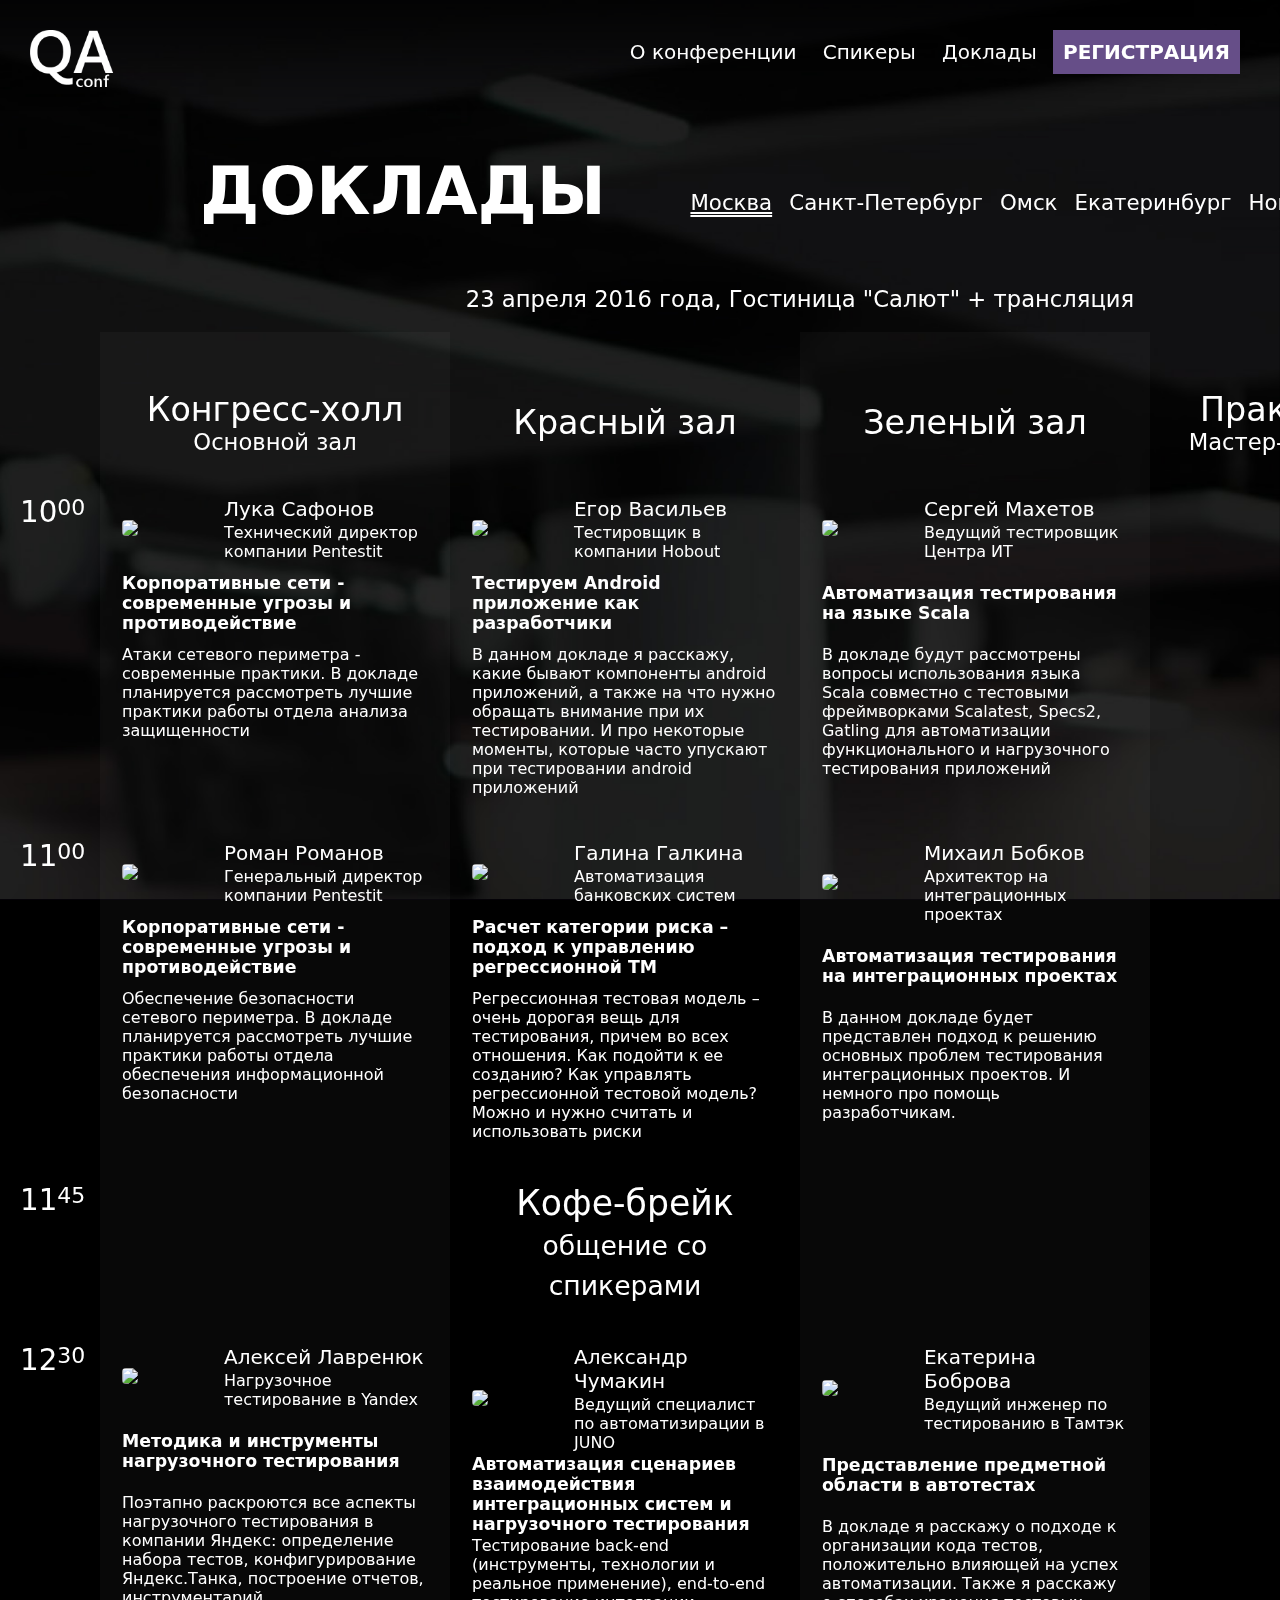
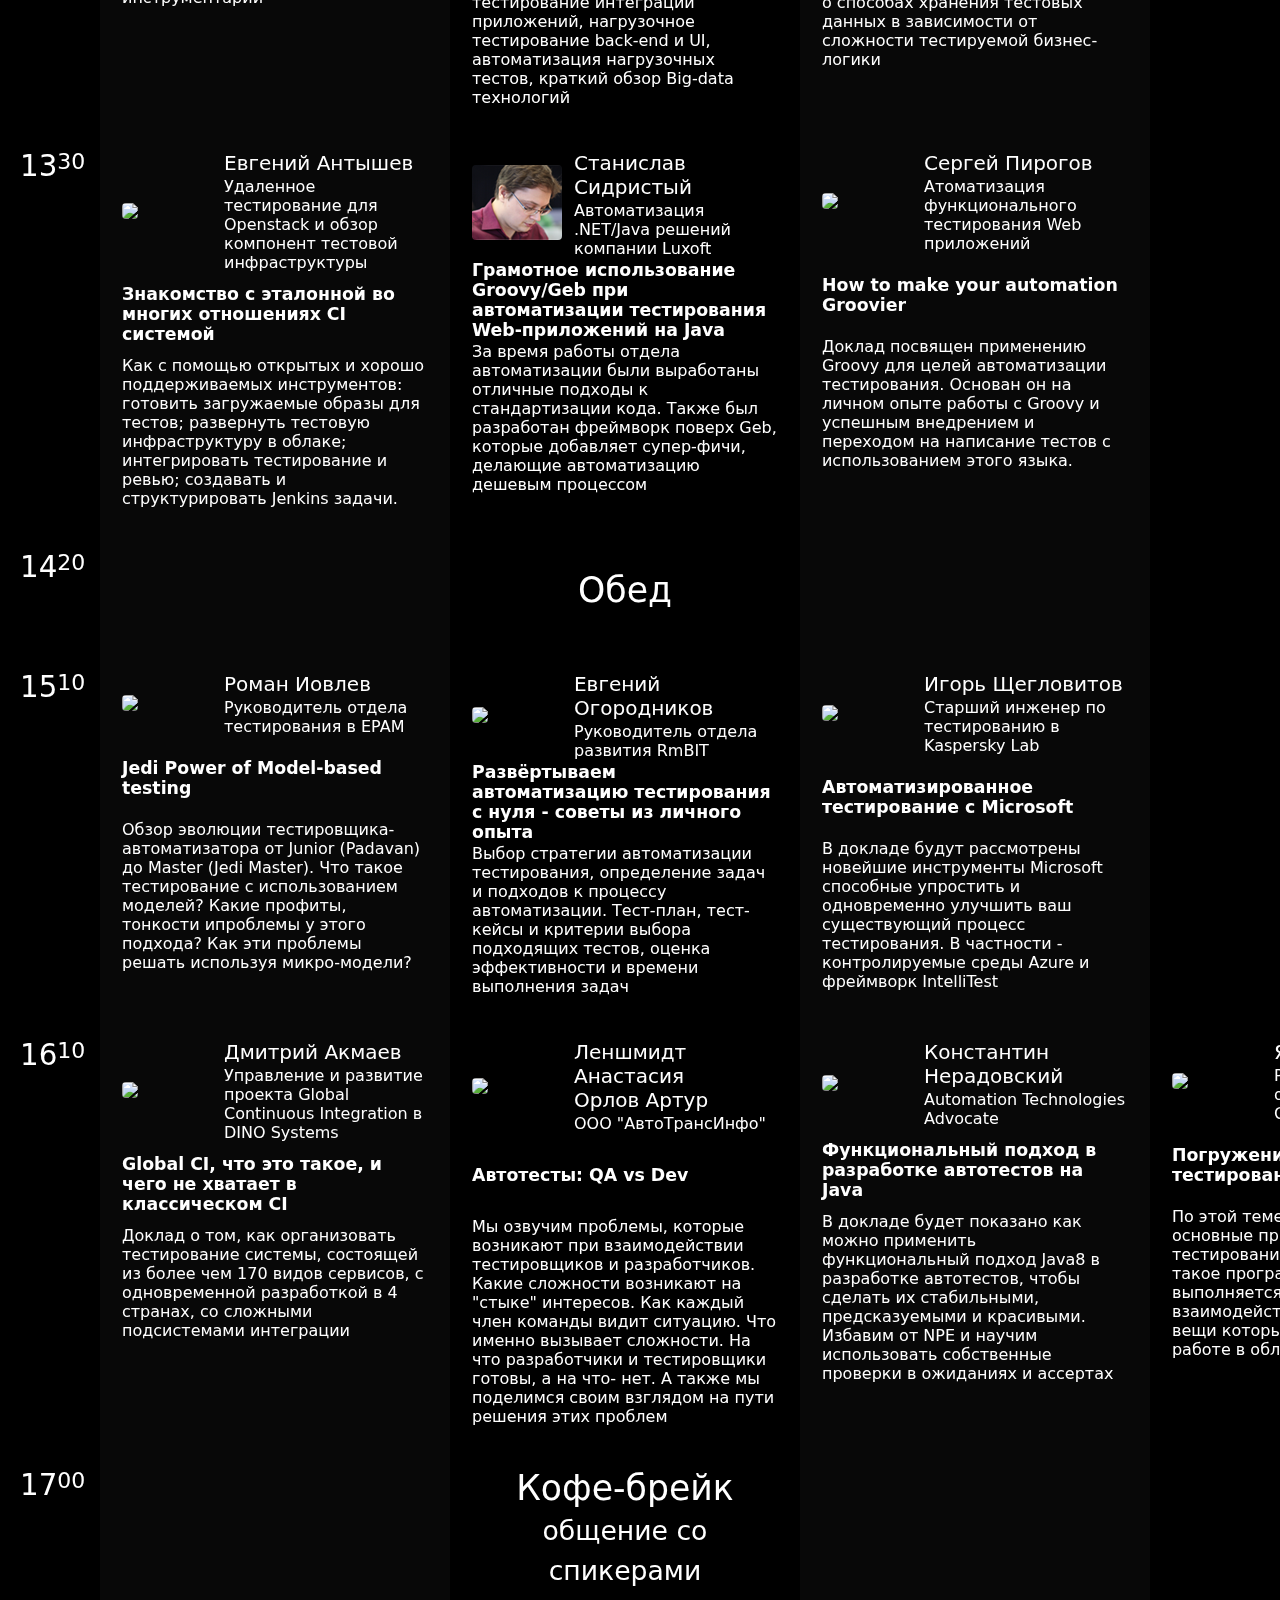
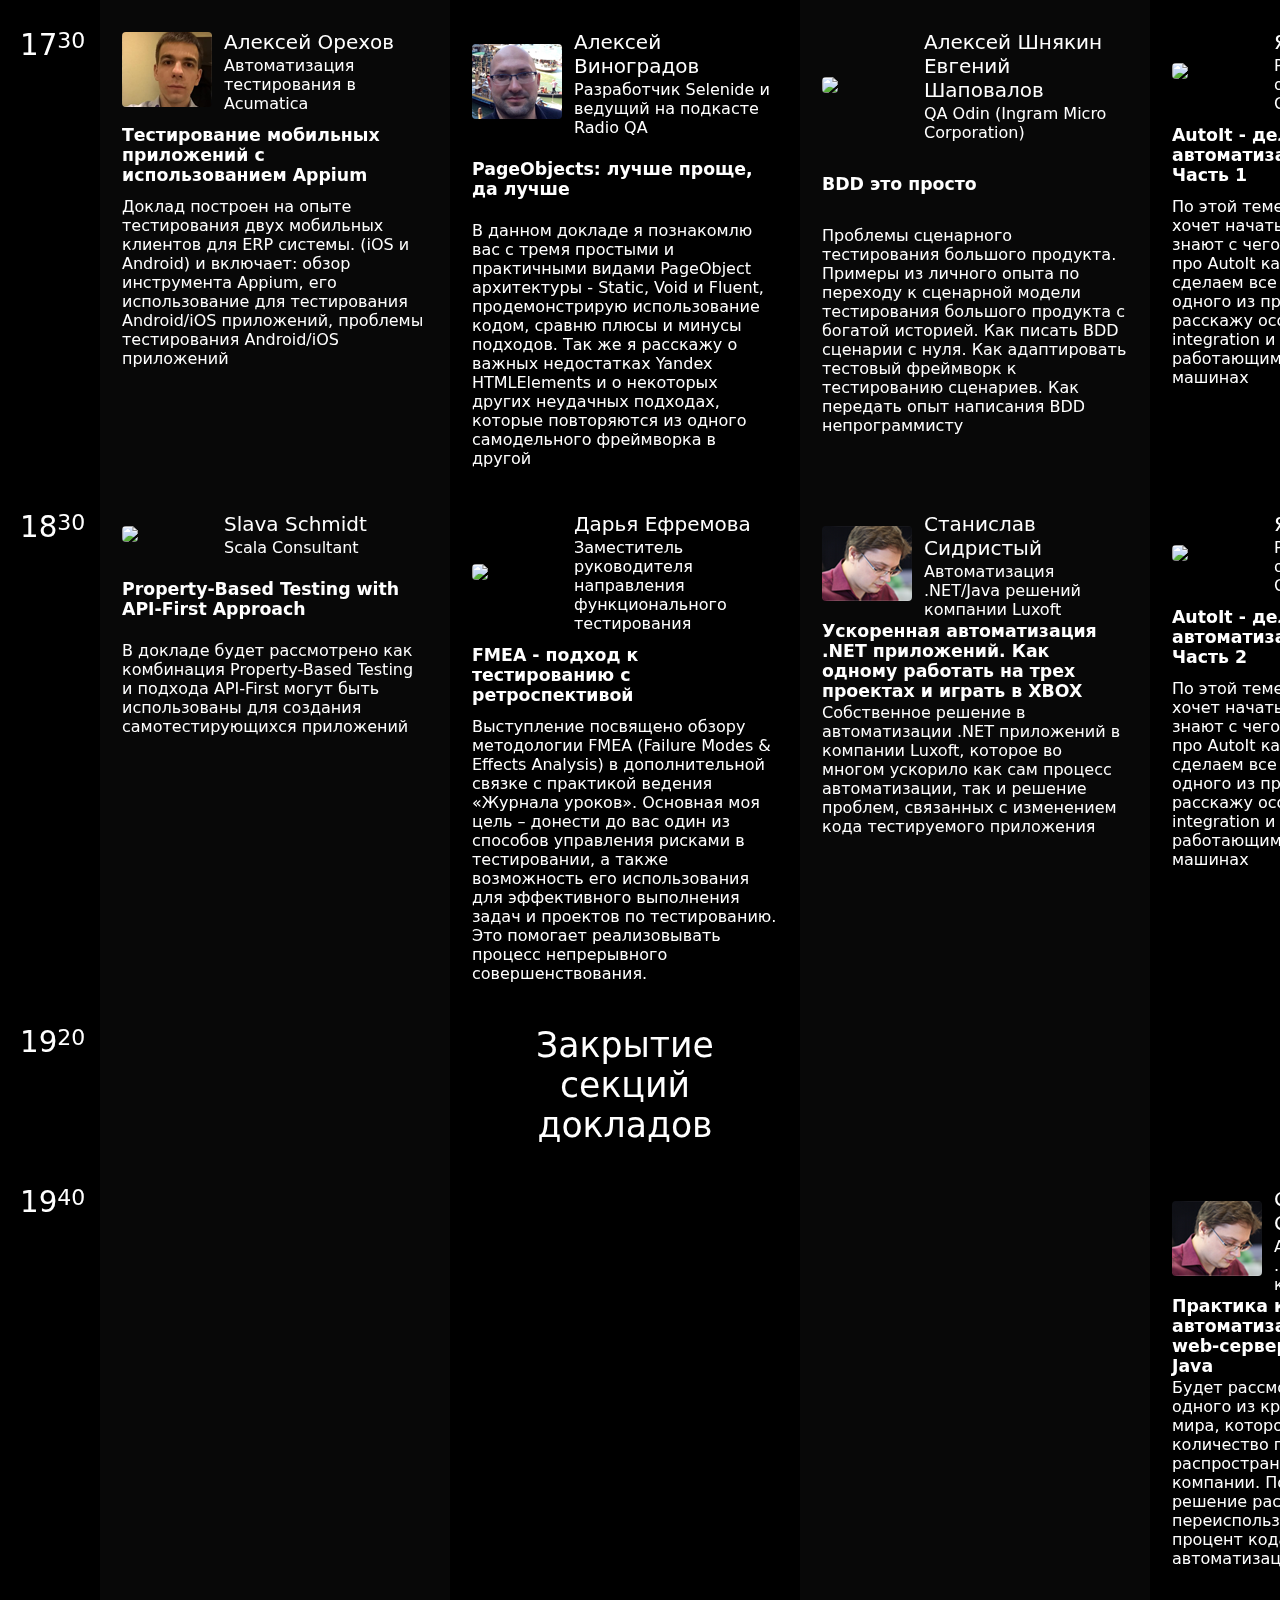
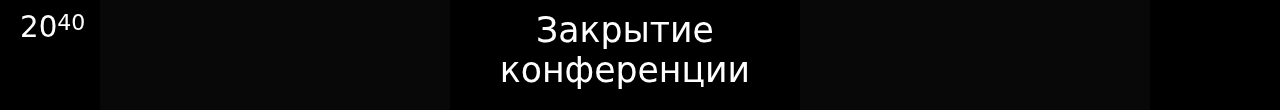
==== commit 706c10a0: "online info added" ====
--- a/matrix.html
+++ b/matrix.html
@@ -56,6 +56,11 @@
                     <tbody>
                         <!-- HEADER -->
                         <tr class="header-row">
+                            <td class="table-header" colspan="6">
+                                <p class="date-desc">23 апреля 2016 года, Гостиница "Салют" + трансляция</p>
+                            </td>
+                        </tr>
+                        <tr class="header-row">
                             <td>
                             </td>
                             <td class="table-header">
@@ -991,6 +996,11 @@
                     <tbody>
                     <!-- HEADER -->
                     <tr class="header-row">
+                        <td class="table-header" colspan="6">
+                            <p class="date-desc">16 апреля 2016 года, Club-House + трансляция</p>
+                        </td>
+                    </tr>
+                    <tr class="header-row">
                         <td></td>
                         <td class="table-header">
                             <br>
@@ -1927,6 +1937,11 @@
                     <tbody>
 
                     <!--  19:20  START -->
+                    <tr class="header-row">
+                        <td class="table-header" colspan="6">
+                            <p class="date-desc">30 апреля 2016 года, Art Hall Omsk</p>
+                        </td>
+                    </tr>
                     <tr class="short-row">
                         <td class="time-column">
                         </td>
@@ -2109,7 +2124,7 @@
                         <td></td>
                     </tr>
 
-                    <!--  13:30 - 17:20  Sidristij / Sidristij / Sidristij / ??? -->
+                    <!--  13:30 - 17:20  Sidristij / Shipovalov / Sidristij / ??? -->
                     <tr class="short-row">
                         <td class="time-column">
                         </td>
@@ -2121,45 +2136,41 @@
                                     </colgroup>
                                     <tbody>
                                     <tr class="card-header">
-                                        <td rowspan="2"><img src="img/sidristyi-mini.png" /></td>
-                                        <td class="author">Станислав Сидристый</td>
-                                    </tr>
-                                    <tr>
-                                        <td class="author-desc">Автоматизация .NET/Java решений компании Luxoft</td>
-                                    </tr>
-                                    <tr><td colspan="2" class="presentation-title">
-                                        Ускоренная автоматизация .NET приложений. Как одному работать на трех проектах
-                                        и играть в XBOX
-                                    </td></tr>
-                                    <tr><td colspan="2" class="presentation-descr">
-                                        Собственное решение в автоматизации .NET приложений в компании Luxoft, которое
-                                        во многом ускорило как сам процесс автоматизации, так и решение проблем, связанных
-                                        с изменением кода тестируемого приложения
-                                    </td></tr>
-                                    </tbody>
-                                </table>
-                            </div>
-                        </td>
-                        <td class="table-cell">
-                            <div class="card">
-                                <table class="card-table">
-                                    <colgroup>
-                                        <col class="card-first-column" />
-                                    </colgroup>
-                                    <tbody>
-                                    <tr class="card-header">
-                                        <td rowspan="2"><img src="img/sidristyi-mini.png" /></td>
-                                        <td class="author">Станислав Сидристый</td>
-                                    </tr>
-                                    <tr>
-                                        <td class="author-desc">Автоматизация .NET/Java решений компании Luxoft</td>
-                                    </tr>
-                                    <tr><td colspan="2" class="presentation-title">
-                                        Грамотное использование Groovy/Geb при автоматизации тестирования Web-приложений на Java
-                                    </td></tr>
-                                    <tr><td colspan="2" class="presentation-descr">
-                                        За время работы отдела автоматизации были выработаны отличные подходы к стандартизации кода.
-                                        Также был разработан фреймворк поверх Geb, которые добавляет супер-фичи, делающие автоматизацию дешевым процессом
+                                        <td rowspan="2"><img src="img/shipovalov-mini.png"/></td>
+                                        <td class="author">Александр Шиповалов</td>
+                                    </tr>
+                                    <tr>
+                                        <td class="author-desc">Эксперт по тестированию программного обеспечения</td>
+                                    </tr>
+                                    <tr><td colspan="2" class="presentation-title">
+                                        Чем пахнут ваши авто-тесты
+                                    </td></tr>
+                                    <tr><td colspan="2" class="presentation-descr">
+                                        Запахи кода, а равно и процессов автотестирования, способы “лечения” и профилактики этих запахов. А так же рассказать о том, что чувство прекрасного – главное мерило при проведении code review
+                                    </td></tr>
+                                    </tbody>
+                                </table>
+                            </div>
+                        </td>
+                        <td class="table-cell">
+                            <div class="card">
+                                <table class="card-table">
+                                    <colgroup>
+                                        <col class="card-first-column" />
+                                    </colgroup>
+                                    <tbody>
+                                    <tr class="card-header">
+                                        <td rowspan="2"><img src="img/shipovalov-mini.png"/></td>
+                                        <td class="author">Александр Шиповалов</td>
+                                    </tr>
+                                    <tr>
+                                        <td class="author-desc">Эксперт по тестированию программного обеспечения</td>
+                                    </tr>
+                                    <tr><td colspan="2" class="presentation-title">
+                                        BDD - Золотая книжечка, столь же полезная, сколь и забавная..
+                                    </td></tr>
+                                    <tr><td colspan="2" class="presentation-descr">
+                                        В этом докладе я хочу рассмотреть историю возникновения BDD подхода,основные инструменты и практики которые я использовал на реальных проектах, рассмотреть причины провала применияи BDD подходов на проектах и поговорить о том, почему BDD это всего лишь красивая утопия
                                     </td></tr>
                                     </tbody>
                                 </table>
@@ -2236,6 +2247,7 @@
                         <td class="table-header">
                             <br>
                             <br>
+                            <span class="time-column">19<sup>30</sup> - 20<sup>20</sup></span>
                         </td>
                         <td class="table-header">
                             <br>
@@ -2280,26 +2292,46 @@
                                     </colgroup>
                                     <tbody>
                                     <tr class="card-header">
-                                        <td rowspan="2"><img src="img/anon-mini.png" style="opacity: 0.3;"/></td>
-                                        <td class="author">Неизвестный докладчик</td>
-                                    </tr>
-                                    <tr>
-                                        <td class="author-desc">Любит тестирование и<br>делиться опытом</td>
-                                    </tr>
-                                    <tr><td colspan="2" class="presentation-title">
-                                        Доклад по нагрузочному, интеграционному тестированию, тестированию на проникновение
-                                    </td></tr>
-                                    <tr><td colspan="2" class="presentation-descr">
-                                        Это место пока ни за кем не занято. Если вы хотите сделать доклад,
-                                        смело пишите к нам на почту: <a href="mailto:hello@qaconf.ru">hello@qaconf.ru</a>
-                                    </td></tr>
-                                    </tbody>
-                                </table>
-                            </div>
-                        </td>
-                        <td class="table-cell">
-                            <div class="card">
-
+                                        <td rowspan="2"><img src="img/sidristyi-mini.png" /></td>
+                                        <td class="author">Станислав Сидристый</td>
+                                    </tr>
+                                    <tr>
+                                        <td class="author-desc">Автоматизация .NET/Java решений компании Luxoft</td>
+                                    </tr>
+                                    <tr><td colspan="2" class="presentation-title">
+                                        Грамотное использование Groovy/Geb при автоматизации тестирования Web-приложений на Java
+                                    </td></tr>
+                                    <tr><td colspan="2" class="presentation-descr">
+                                        За время работы отдела автоматизации были выработаны отличные подходы к стандартизации кода.
+                                        Также был разработан фреймворк поверх Geb, которые добавляет супер-фичи, делающие автоматизацию дешевым процессом
+                                    </td></tr>
+                                    </tbody>
+                                </table>
+                            </div>
+                        </td>
+                        <td class="table-cell">
+                            <div class="card">
+                                <table class="card-table">
+                                    <colgroup>
+                                        <col class="card-first-column" />
+                                    </colgroup>
+                                    <tbody>
+                                    <tr class="card-header">
+                                        <td rowspan="2"><img src="img/efremova-mini.png"/></td>
+                                        <td class="author">Дарья Ефремова</td>
+                                    </tr>
+                                    <tr>
+                                        <td class="author-desc">Заместитель руководителя направления функционального тестирования</td>
+                                    </tr>
+                                    <tr><td colspan="2" class="presentation-title">
+                                        FMEA - подход к тестированию с ретроспективой
+                                    </td></tr>
+                                    <tr><td colspan="2" class="presentation-descr">
+                                        Выступление посвящено обзору методологии FMEA (Failure Modes & Effects Analysis) в дополнительной связке с практикой ведения «Журнала уроков».
+                                        Основная моя цель – донести до вас один из способов управления рисками в тестировании, а также возможность его использования для эффективного выполнения задач и проектов по тестированию. Это помогает реализовывать процесс непрерывного совершенствования.
+                                    </td></tr>
+                                    </tbody>
+                                </table>
                             </div>
                         </td>
                         <td class="table-cell">
@@ -2337,7 +2369,11 @@
                     <tbody>
 
                     <!--  19:20  START -->
-                    <tr class="short-row">
+                    <tr class="header-row">
+                        <td class="table-header" colspan="6">
+                            <p class="date-desc">14 мая 2016 года, Университет УрФУ</p>
+                        </td>
+                    </tr><tr class="short-row">
                         <td class="time-column">
                         </td>
                         <td class="cross-row-header">
@@ -2445,20 +2481,17 @@
                                     </colgroup>
                                     <tbody>
                                     <tr class="card-header">
-                                        <td rowspan="2"><img src="img/sidristyi-mini.png" /></td>
-                                        <td class="author">Станислав Сидристый</td>
-                                    </tr>
-                                    <tr>
-                                        <td class="author-desc">Автоматизация .NET/Java решений компании Luxoft</td>
-                                    </tr>
-                                    <tr><td colspan="2" class="presentation-title">
-                                        Ускоренная автоматизация .NET приложений. Как одному работать на трех проектах
-                                        и играть в XBOX
-                                    </td></tr>
-                                    <tr><td colspan="2" class="presentation-descr">
-                                        Собственное решение в автоматизации .NET приложений в компании Luxoft, которое
-                                        во многом ускорило как сам процесс автоматизации, так и решение проблем, связанных
-                                        с изменением кода тестируемого приложения
+                                        <td rowspan="2"><img src="img/vasiliev-mini.png" /></td>
+                                        <td class="author">Егор Васильев</td>
+                                    </tr>
+                                    <tr>
+                                        <td class="author-desc">Тестировщик в компании Hobout</td>
+                                    </tr>
+                                    <tr><td colspan="2" class="presentation-title">
+                                        Тестируем Android приложение как разработчики
+                                    </td></tr>
+                                    <tr><td colspan="2" class="presentation-descr">
+                                        В данном докладе я расскажу, какие бывают компоненты android приложений, а также на что нужно обращать внимание при их тестировании. И про некоторые моменты, которые часто упускают при тестировании android приложений
                                     </td></tr>
                                     </tbody>
                                 </table>
@@ -2627,7 +2660,7 @@
                         </td>
                     </tr>
 
-                    <!--  17:30 - 19:30  -->
+                    <!--  17:30 - 20:20  -->
                     <tr class="header-row">
                         <td></td>
                         <td class="table-header">
@@ -2643,6 +2676,7 @@
                         <td class="table-header">
                             <br>
                             <br>
+                            <span class="time-column">19<sup>30</sup> - 20<sup>20</sup></span>
                         </td>
                         <td class="table-header">
                             <br>
@@ -2663,51 +2697,69 @@
                                     </colgroup>
                                     <tbody>
                                     <tr class="card-header">
-                                        <td rowspan="2"><img src="img/anon-mini.png" style="opacity: 0.3;"/></td>
-                                        <td class="author">Неизвестный докладчик</td>
-                                    </tr>
-                                    <tr>
-                                        <td class="author-desc">Любит тестирование и<br>делиться опытом</td>
-                                    </tr>
-                                    <tr><td colspan="2" class="presentation-title">
-                                        Доклад по нагрузочному, интеграционному тестированию, тестированию на проникновение
-                                    </td></tr>
-                                    <tr><td colspan="2" class="presentation-descr">
-                                        Это место пока ни за кем не занято. Если вы хотите сделать доклад,
-                                        смело пишите к нам на почту: <a href="mailto:hello@qaconf.ru">hello@qaconf.ru</a>
-                                    </td></tr>
-                                    </tbody>
-                                </table>
-                            </div>
-                        </td>
-                        <td class="table-cell">
-                            <div class="card">
-                                <table class="card-table">
-                                    <colgroup>
-                                        <col class="card-first-column" />
-                                    </colgroup>
-                                    <tbody>
-                                    <tr class="card-header">
-                                        <td rowspan="2"><img src="img/anon-mini.png" style="opacity: 0.3;"/></td>
-                                        <td class="author">Неизвестный докладчик</td>
-                                    </tr>
-                                    <tr>
-                                        <td class="author-desc">Любит тестирование и<br>делиться опытом</td>
-                                    </tr>
-                                    <tr><td colspan="2" class="presentation-title">
-                                        Доклад по нагрузочному, интеграционному тестированию, тестированию на проникновение
-                                    </td></tr>
-                                    <tr><td colspan="2" class="presentation-descr">
-                                        Это место пока ни за кем не занято. Если вы хотите сделать доклад,
-                                        смело пишите к нам на почту: <a href="mailto:hello@qaconf.ru">hello@qaconf.ru</a>
-                                    </td></tr>
-                                    </tbody>
-                                </table>
-                            </div>
-                        </td>
-                        <td class="table-cell">
-                            <div class="card">
-
+                                        <td rowspan="2"><img src="img/shipovalov-mini.png"/></td>
+                                        <td class="author">Александр Шиповалов</td>
+                                    </tr>
+                                    <tr>
+                                        <td class="author-desc">Эксперт по тестированию программного обеспечения</td>
+                                    </tr>
+                                    <tr><td colspan="2" class="presentation-title">
+                                        Чем пахнут ваши авто-тесты
+                                    </td></tr>
+                                    <tr><td colspan="2" class="presentation-descr">
+                                        Запахи кода, а равно и процессов автотестирования, способы “лечения” и профилактики этих запахов. А так же рассказать о том, что чувство прекрасного – главное мерило при проведении code review
+                                    </td></tr>
+                                    </tbody>
+                                </table>
+                            </div>
+                        </td>
+                        <td class="table-cell">
+                            <div class="card">
+                                <table class="card-table">
+                                    <colgroup>
+                                        <col class="card-first-column" />
+                                    </colgroup>
+                                    <tbody>
+                                    <tr class="card-header">
+                                        <td rowspan="2"><img src="img/shipovalov-mini.png"/></td>
+                                        <td class="author">Александр Шиповалов</td>
+                                    </tr>
+                                    <tr>
+                                        <td class="author-desc">Эксперт по тестированию программного обеспечения</td>
+                                    </tr>
+                                    <tr><td colspan="2" class="presentation-title">
+                                        BDD - Золотая книжечка, столь же полезная, сколь и забавная..
+                                    </td></tr>
+                                    <tr><td colspan="2" class="presentation-descr">
+                                        В этом докладе я хочу рассмотреть историю возникновения BDD подхода,основные инструменты и практики которые я использовал на реальных проектах, рассмотреть причины провала применияи BDD подходов на проектах и поговорить о том, почему BDD это всего лишь красивая утопия
+                                    </td></tr>
+                                    </tbody>
+                                </table>
+                            </div>
+                        </td>
+                        <td class="table-cell">
+                            <div class="card">
+                                <table class="card-table">
+                                    <colgroup>
+                                        <col class="card-first-column" />
+                                    </colgroup>
+                                    <tbody>
+                                    <tr class="card-header">
+                                        <td rowspan="2"><img src="img/efremova-mini.png"/></td>
+                                        <td class="author">Дарья Ефремова</td>
+                                    </tr>
+                                    <tr>
+                                        <td class="author-desc">Заместитель руководителя направления функционального тестирования</td>
+                                    </tr>
+                                    <tr><td colspan="2" class="presentation-title">
+                                        FMEA - подход к тестированию с ретроспективой
+                                    </td></tr>
+                                    <tr><td colspan="2" class="presentation-descr">
+                                        Выступление посвящено обзору методологии FMEA (Failure Modes & Effects Analysis) в дополнительной связке с практикой ведения «Журнала уроков».
+                                        Основная моя цель – донести до вас один из способов управления рисками в тестировании, а также возможность его использования для эффективного выполнения задач и проектов по тестированию. Это помогает реализовывать процесс непрерывного совершенствования.
+                                    </td></tr>
+                                    </tbody>
+                                </table>
                             </div>
                         </td>
                         <td class="table-cell">
@@ -2745,6 +2797,11 @@
                     <tbody>
 
                     <!--  19:20  START -->
+                    <tr class="header-row">
+                        <td class="table-header" colspan="6">
+                            <p class="date-desc">21 мая 2016 года, Doubletree by Hilton Novosibirsk</p>
+                        </td>
+                    </tr>
                     <tr class="short-row">
                         <td class="time-column">
                         </td>
@@ -2855,20 +2912,18 @@
                                     </colgroup>
                                     <tbody>
                                     <tr class="card-header">
-                                        <td rowspan="2"><img src="img/sidristyi-mini.png" /></td>
-                                        <td class="author">Станислав Сидристый</td>
-                                    </tr>
-                                    <tr>
-                                        <td class="author-desc">Автоматизация .NET/Java решений компании Luxoft</td>
-                                    </tr>
-                                    <tr><td colspan="2" class="presentation-title">
-                                        Ускоренная автоматизация .NET приложений. Как одному работать на трех проектах
-                                        и играть в XBOX
-                                    </td></tr>
-                                    <tr><td colspan="2" class="presentation-descr">
-                                        Собственное решение в автоматизации .NET приложений в компании Luxoft, которое
-                                        во многом ускорило как сам процесс автоматизации, так и решение проблем, связанных
-                                        с изменением кода тестируемого приложения
+                                        <td rowspan="2"><img src="img/efremova-mini.png"/></td>
+                                        <td class="author">Дарья Ефремова</td>
+                                    </tr>
+                                    <tr>
+                                        <td class="author-desc">Заместитель руководителя направления функционального тестирования</td>
+                                    </tr>
+                                    <tr><td colspan="2" class="presentation-title">
+                                        FMEA - подход к тестированию с ретроспективой
+                                    </td></tr>
+                                    <tr><td colspan="2" class="presentation-descr">
+                                        Выступление посвящено обзору методологии FMEA (Failure Modes & Effects Analysis) в дополнительной связке с практикой ведения «Журнала уроков».
+                                        Основная моя цель – донести до вас один из способов управления рисками в тестировании, а также возможность его использования для эффективного выполнения задач и проектов по тестированию. Это помогает реализовывать процесс непрерывного совершенствования.
                                     </td></tr>
                                     </tbody>
                                 </table>
@@ -3055,6 +3110,7 @@
                         <td class="table-header">
                             <br>
                             <br>
+                            <span class="time-column">19<sup>30</sup> - 20<sup>20</sup></span>
                         </td>
                         <td class="table-header">
                             <br>
@@ -3063,7 +3119,7 @@
                         <td></td>
                     </tr>
 
-                    <!--  13:30 - 17:20  ??? / ??? -->
+                    <!--  17:30 - 20:20  Belev / Shipovalov / Shipovalov -->
                     <tr class="short-row">
                         <td class="time-column">
                         </td>
@@ -3100,18 +3156,41 @@
                                     </colgroup>
                                     <tbody>
                                     <tr class="card-header">
-                                        <td rowspan="2"><img src="img/anon-mini.png" style="opacity: 0.3;"/></td>
-                                        <td class="author">Неизвестный докладчик</td>
-                                    </tr>
-                                    <tr>
-                                        <td class="author-desc">Любит тестирование и<br>делиться опытом</td>
-                                    </tr>
-                                    <tr><td colspan="2" class="presentation-title">
-                                        Доклад по нагрузочному, интеграционному тестированию, тестированию на проникновение
-                                    </td></tr>
-                                    <tr><td colspan="2" class="presentation-descr">
-                                        Это место пока ни за кем не занято. Если вы хотите сделать доклад,
-                                        смело пишите к нам на почту: <a href="mailto:hello@qaconf.ru">hello@qaconf.ru</a>
+                                        <td rowspan="2"><img src="img/shipovalov-mini.png"/></td>
+                                        <td class="author">Александр Шиповалов</td>
+                                    </tr>
+                                    <tr>
+                                        <td class="author-desc">Эксперт по тестированию программного обеспечения</td>
+                                    </tr>
+                                    <tr><td colspan="2" class="presentation-title">
+                                        Чем пахнут ваши авто-тесты
+                                    </td></tr>
+                                    <tr><td colspan="2" class="presentation-descr">
+                                        Запахи кода, а равно и процессов автотестирования, способы “лечения” и профилактики этих запахов. А так же рассказать о том, что чувство прекрасного – главное мерило при проведении code review
+                                    </td></tr>
+                                    </tbody>
+                                </table>
+                            </div>
+                        </td>
+                        <td class="table-cell">
+                            <div class="card">
+                                <table class="card-table">
+                                    <colgroup>
+                                        <col class="card-first-column" />
+                                    </colgroup>
+                                    <tbody>
+                                    <tr class="card-header">
+                                        <td rowspan="2"><img src="img/shipovalov-mini.png"/></td>
+                                        <td class="author">Александр Шиповалов</td>
+                                    </tr>
+                                    <tr>
+                                        <td class="author-desc">Эксперт по тестированию программного обеспечения</td>
+                                    </tr>
+                                    <tr><td colspan="2" class="presentation-title">
+                                        BDD - Золотая книжечка, столь же полезная, сколь и забавная..
+                                    </td></tr>
+                                    <tr><td colspan="2" class="presentation-descr">
+                                        В этом докладе я хочу рассмотреть историю возникновения BDD подхода,основные инструменты и практики которые я использовал на реальных проектах, рассмотреть причины провала применияи BDD подходов на проектах и поговорить о том, почему BDD это всего лишь красивая утопия
                                     </td></tr>
                                     </tbody>
                                 </table>
--- a/css/matrix.css
+++ b/css/matrix.css
@@ -4,6 +4,12 @@
  *  Matrix.html area
  *
  */
+body {
+    margin: 0px;
+    background-color: #000;
+    min-width: 1600px;
+    min-height: 800px;
+}
 
 #matrix_bg {
     position: fixed; top: 0; left: 0;
@@ -34,6 +40,7 @@
 
 #matrix_title {
     position: relative;
+    font-family: 'Segoe UI', Frutiger, 'Frutiger Linotype', 'Dejavu Sans', 'Helvetica Neue', Arial, sans-serif;
     width:  75%;
     height: 100px;
     margin: 0px auto;
@@ -43,49 +50,31 @@
     position: absolute;
     left: 0px;
     bottom: 0px;
-    font-family: 'Segoe UI', Frutiger, 'Frutiger Linotype', 'Dejavu Sans', 'Helvetica Neue', Arial, sans-serif;
     color: white;
-    font-size: 3.7vw; /*50pt;*/
+    font-size: 50pt;
     font-weight: 700;
 }
 
 #matrix_title > .cities {
     position: absolute;
     right: 0px;
-    bottom: 0.8vw; /*15px;*/
-}
-
-@media (max-width: 1200px) {
-
-    #matrix_tables {
-        top: 160px;
-    }
-
-    #matrix_title {
-        height: 130px;
-        text-align: center;
-    }
-
-    #matrix_title .title {
-        font-size: 50pt;
-        font-weight: 700;
-        width: 100%;
-        bottom: 30px;
-    }
-
-    #matrix_title > .cities {
-        position: absolute;
-        font-size: 16pt;
-        font-weight: 300;
-        left: 0px;
-        bottom: 0px;
-    }
-
-    #matrix_title > .cities a {
-        font-size: 16pt;
-    }
-}
-
+    bottom: 15px;
+}
+
+.cities a {
+    text-align: right;
+    font-family: 'Segoe UI', Frutiger, 'Frutiger Linotype', 'Dejavu Sans', 'Helvetica Neue', Arial, sans-serif;
+    text-decoration: none;
+    color: white;
+    font-size: 16pt;
+    font-weight: 300;
+    margin: 0px 6px;
+}
+
+a.choosed {
+    text-decoration: underline;
+    text-decoration-style: double;
+}
 
 #matrix_table {
     width: 100%;
@@ -113,14 +102,27 @@
     text-align: center;
     font-size: 50pt;
     font-weight: 200;
+    vertical-align: middle;
+}
+.talks {
+    text-align: center;
+    font-size: 35pt;
+    font-weight: 200;
+    vertical-align: middle;
 }
 
 .table-cell {
     padding: 10px;
+    vertical-align: top;
 }
 
 .time-column {
-    width: 200px;
+    width: 100px;
+}
+
+.time-column-last {
+    width: 100px;
+    background-color: rgba(255, 255, 255, 0.03);
 }
 
 .first-column, .second-column, .third-column, .fourth-column {
@@ -153,6 +155,12 @@
     margin: 0px;
 }
 
+.date-desc {
+    font-size: 17pt;
+    font-weight: 200;
+    margin: 0px;
+}
+
 tr.short-row {
     height: 120px;
 }
@@ -164,9 +172,14 @@
     font-weight: 100;
 }
 
+.cross-row-header-description {
+    font-size: 20pt;
+}
+
 /* CARD */
 table.card-table {
     padding: 0px;
+    width: 100%;
     text-align: left;
     font-size: 15pt;
     table-layout: fixed;
@@ -201,7 +214,7 @@
 .presentation-title {
     height: 80px;
     padding: 20px 0px;
-    font-size: 14pt;
+    font-size: 13pt;
     font-weight: 600;
 }
 
@@ -210,5 +223,6 @@
     padding: 20px 0px;
     font-size: 12pt;
     font-weight: 100;
-}
-
+    vertical-align: top;
+}
+
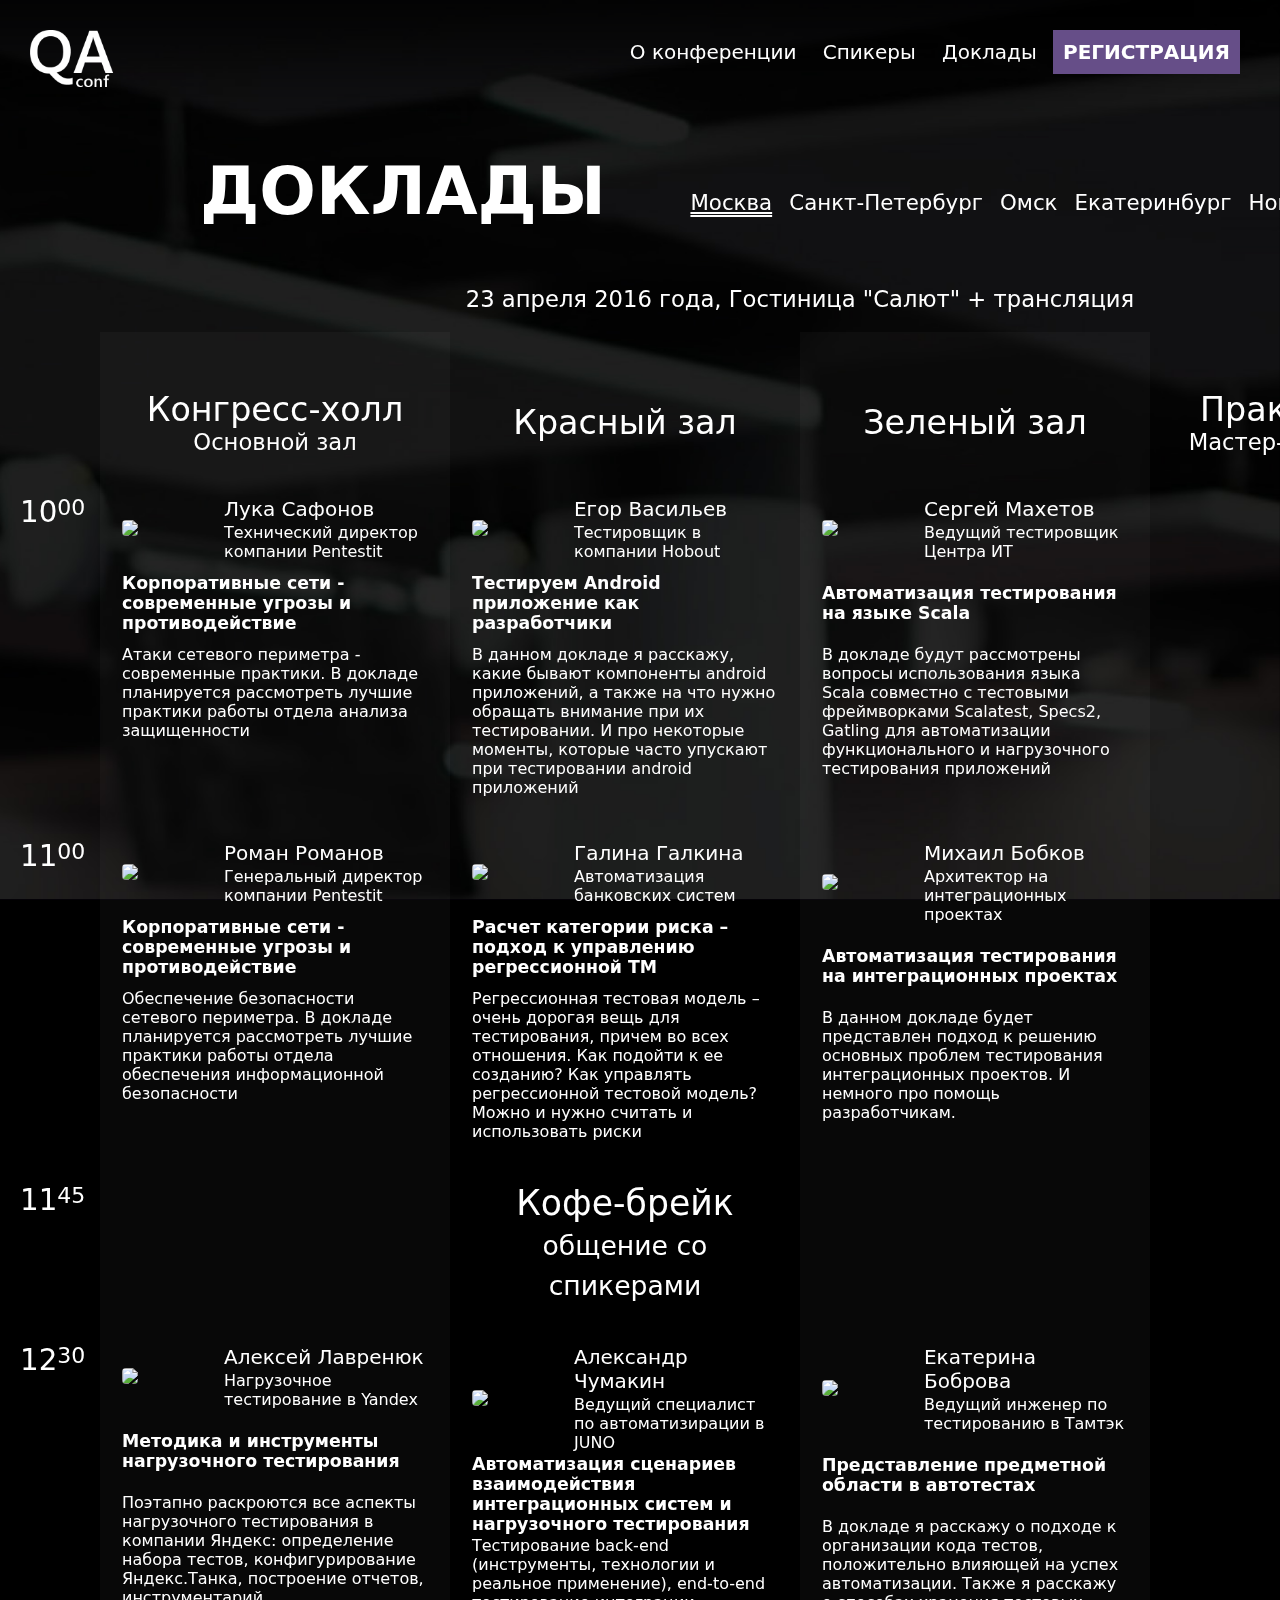
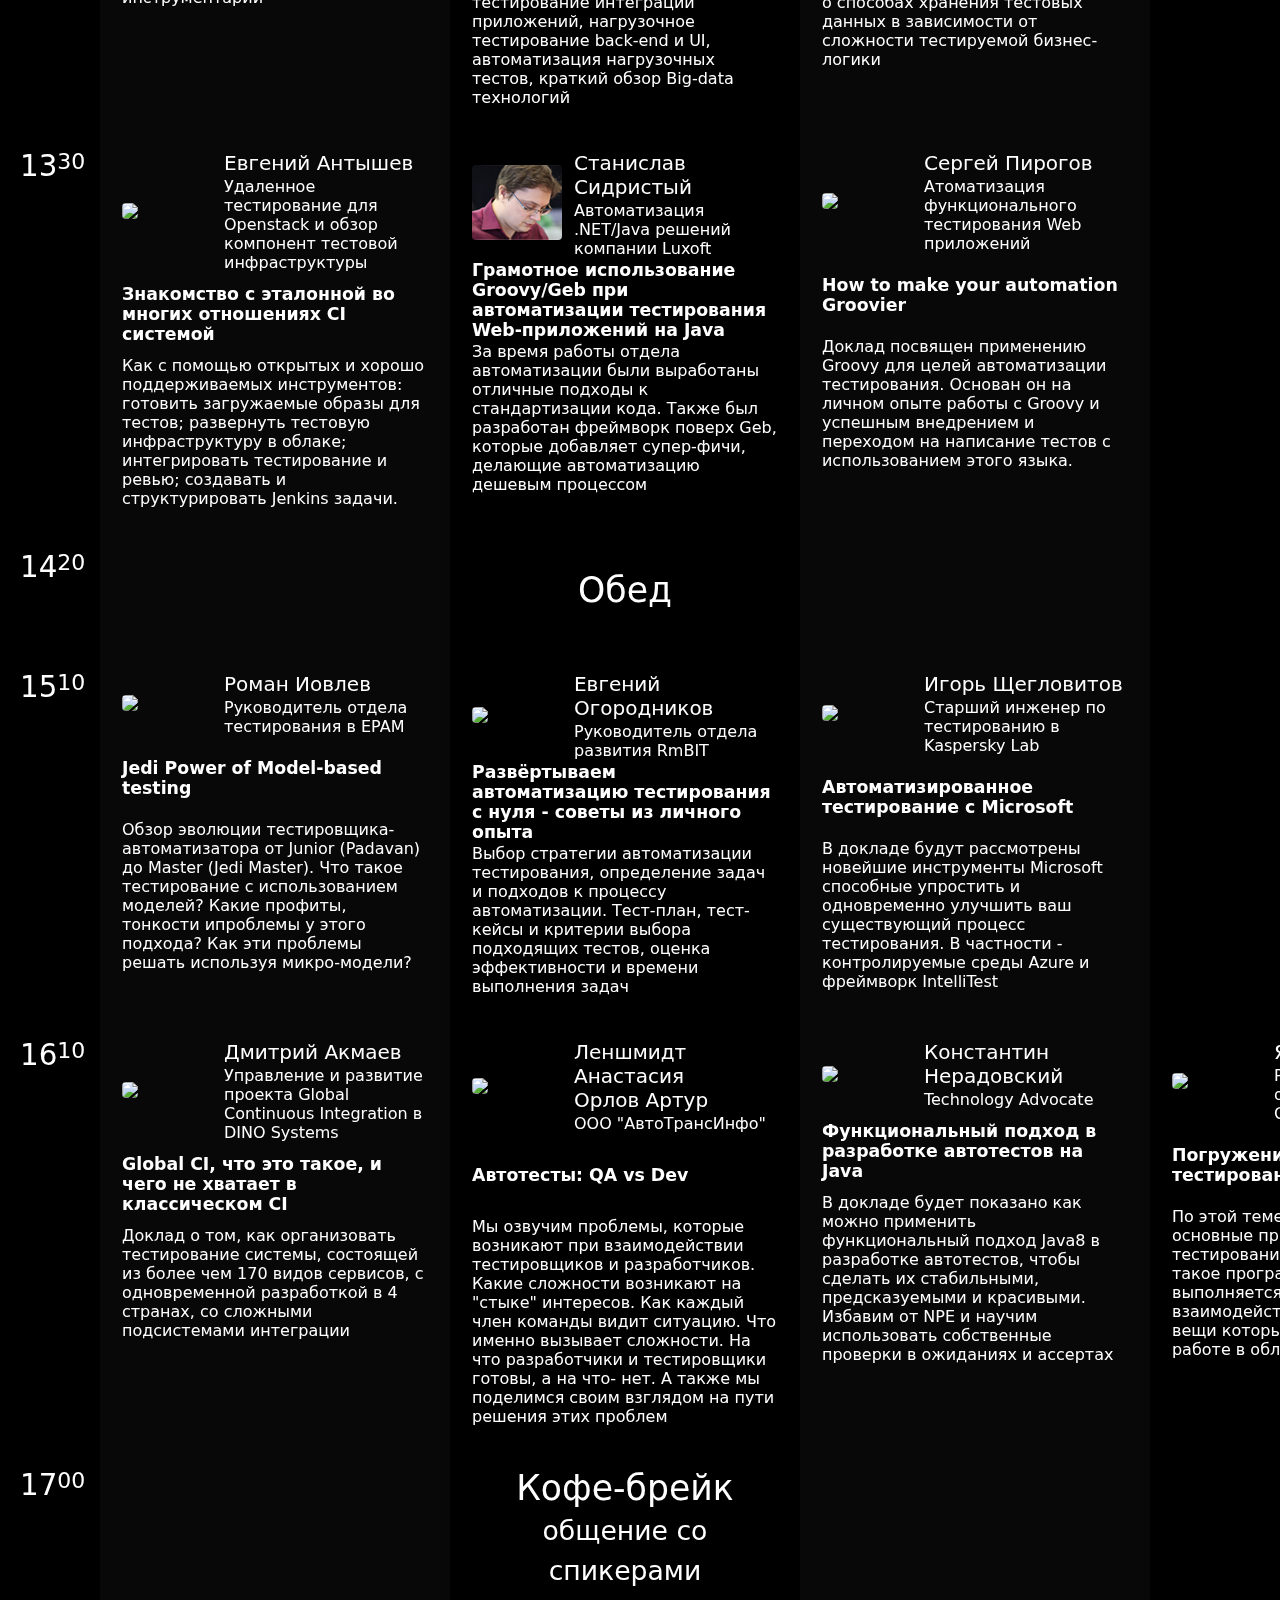
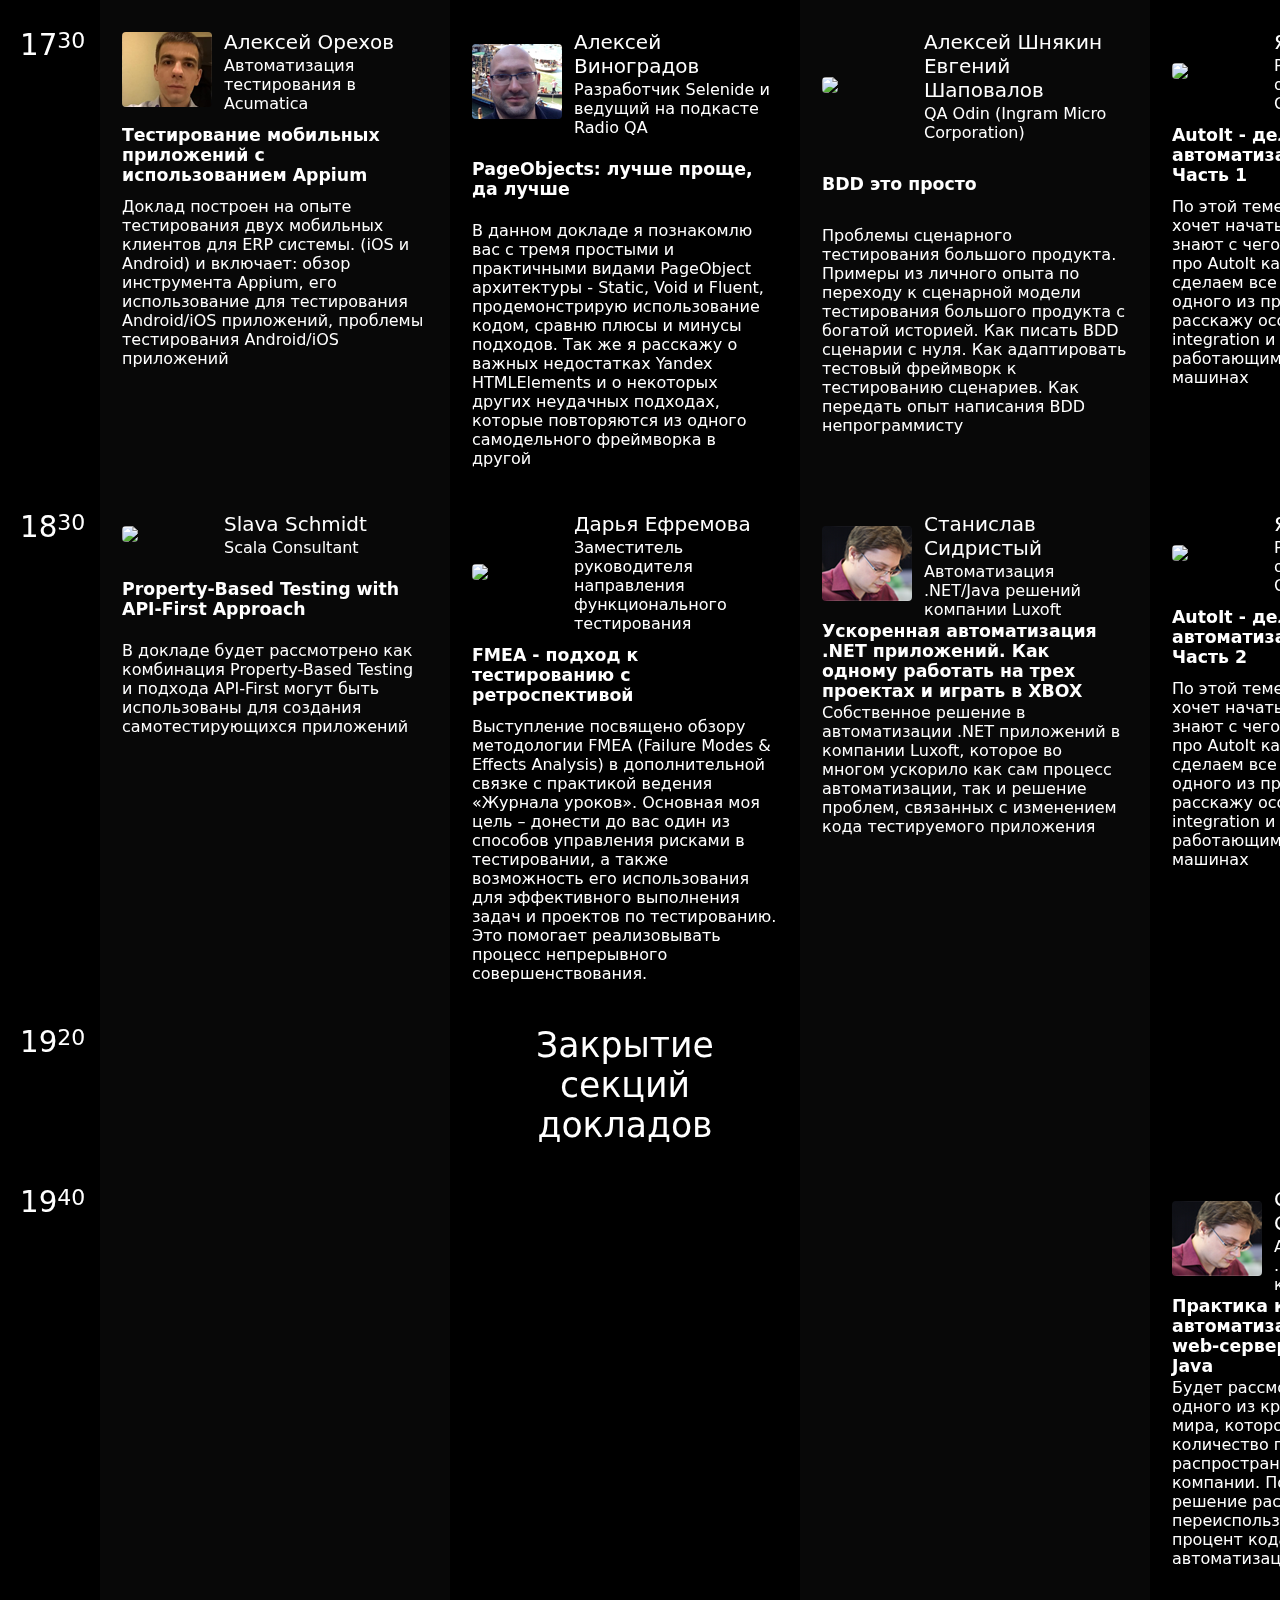
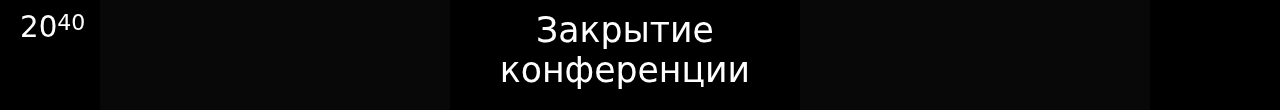
==== commit 651babba: "Shonichev2" ====
--- a/matrix.html
+++ b/matrix.html
@@ -632,7 +632,7 @@
                                             <td class="author">Константин Нерадовский</td>
                                         </tr>
                                         <tr>
-                                            <td class="author-desc">Automation Technologies<br>Advocate</td>
+                                            <td class="author-desc">Technology Advocate</td>
                                         </tr>
                                         <tr><td colspan="2" class="presentation-title">
                                             Функциональный подход в разработке автотестов на Java
@@ -956,7 +956,7 @@
                                             Практика качественной автоматизации тестирования web-серверов на платформе Java
                                         </td></tr>
                                         <tr><td colspan="2" class="presentation-descr">
-                                            Будет рассмотрено решение одного из крупнейших банков мира, которое тестирует огромное количество продуктов и как вирус распространяется по командам компании. Почему? Потому что решение расширяемое, позволяет переиспользовать большой процент кода и далает автоматизацию легкой рутиой
+                                            Будет рассмотрено решение одного из крупнейших банков мира, которое тестирует огромное количество продуктов и как вирус распространяется по командам компании. Почему? Потому что решение расширяемое, позволяет переиспользовать большой процент кода и делает автоматизацию легкой рутиной
                                         </td></tr>
                                         </tbody>
                                     </table>
@@ -1574,7 +1574,7 @@
                                         <td class="author">Константин Нерадовский</td>
                                     </tr>
                                     <tr>
-                                        <td class="author-desc">Automation Technologies<br>Advocate</td>
+                                        <td class="author-desc">Technology Advocate</td>
                                     </tr>
                                     <tr><td colspan="2" class="presentation-title">
                                         Функциональный подход в разработке автотестов на Java
@@ -1651,7 +1651,7 @@
                                         <td class="author">Макс Шоничев</td>
                                     </tr>
                                     <tr>
-                                        <td class="author-desc">Автоматизация тестирования GUI и серверной части на Linux</td>
+                                        <td class="author-desc">Автоматизация тестирования GUI и серверной части на Linux<br>Часть 1</td>
                                     </tr>
                                     <tr><td colspan="2" class="presentation-title">
                                         Автоматизация тестирования VoIP решения
@@ -1755,18 +1755,17 @@
                                     </colgroup>
                                     <tbody>
                                     <tr class="card-header">
-                                        <td rowspan="2"><img src="img/anon-mini.png" style="opacity: 0.3;"/></td>
-                                        <td class="author">Неизвестный докладчик</td>
-                                    </tr>
-                                    <tr>
-                                        <td class="author-desc">Любит тестирование и<br>делиться опытом</td>
-                                    </tr>
-                                    <tr><td colspan="2" class="presentation-title">
-                                        Доклад по нагрузочному, интеграционному тестированию, тестированию на проникновение
-                                    </td></tr>
-                                    <tr><td colspan="2" class="presentation-descr">
-                                        Это место пока ни за кем не занято. Если вы хотите сделать доклад,
-                                        смело пишите к нам на почту: <a href="mailto:hello@qaconf.ru">hello@qaconf.ru</a>
+                                        <td rowspan="2"><img src="img/shonichev-mini.png"/></td>
+                                        <td class="author">Макс Шоничев</td>
+                                    </tr>
+                                    <tr>
+                                        <td class="author-desc">Автоматизация тестирования GUI и серверной части на Linux<br>Часть 2</td>
+                                    </tr>
+                                    <tr><td colspan="2" class="presentation-title">
+                                        Автоматизация тестирования VoIP решения
+                                    </td></tr>
+                                    <tr><td colspan="2" class="presentation-descr">
+                                        Расскажу про то, как мы повышаем качество своих VoIP продуктов с помощью   автоматизации тестирования. Рассмотрим подробно все вопросы, с  которыми  вы  можете  столкнуться  при  попытке  развернуть систему автоматического  тестирования  программного  комплекса  состоящего  из зоопарка  серверных   и   клиентских   приложений   под   разные  виды Linux'ов и что вам это даст если всё сделать правильно
                                     </td></tr>
                                     </tbody>
                                 </table>
@@ -1897,7 +1896,7 @@
                                         Практика качественной автоматизации тестирования web-серверов на платформе Java
                                     </td></tr>
                                     <tr><td colspan="2" class="presentation-descr">
-                                        Будет рассмотрено решение одного из крупнейших банков мира, которое тестирует огромное количество продуктов и как вирус распространяется по командам компании. Почему? Потому что решение расширяемое, позволяет переиспользовать большой процент кода и далает автоматизацию легкой рутиой
+                                        Будет рассмотрено решение одного из крупнейших банков мира, которое тестирует огромное количество продуктов и как вирус распространяется по командам компании. Почему? Потому что решение расширяемое, позволяет переиспользовать большой процент кода и делает автоматизацию легкой рутиной
                                     </td></tr>
                                     </tbody>
                                 </table>
@@ -2081,7 +2080,7 @@
                                     <td class="author">Константин Нерадовский</td>
                                 </tr>
                                 <tr>
-                                    <td class="author-desc">Automation Technologies<br>Advocate</td>
+                                    <td class="author-desc">Technology Advocate</td>
                                 </tr>
                                 <tr><td colspan="2" class="presentation-title">
                                     Функциональный подход в разработке автотестов на Java
@@ -2278,7 +2277,7 @@
                                         Последовательная автоматизация UI
                                     </td></tr>
                                     <tr><td colspan="2" class="presentation-descr">
-                                        при разработке UI приложений под Windows, автоматическое тестирование должно в себя включать его проверку. В MS Windows есть встроенный подход для таких задач - UI Automation. Он позволяет узнавать, что показывает приложение, какие кнопки активны и где, и тд. И конечно же есть свои особенности, подходы и пр. знание которых позволит сэкономить время при разработке
+                                        При разработке UI приложений под Windows, автоматическое тестирование должно в себя включать его проверку. В MS Windows есть встроенный подход для таких задач - UI Automation. Он позволяет узнавать, что показывает приложение, какие кнопки активны и где, и тд. И конечно же есть свои особенности, подходы и пр. знание которых позволит сэкономить время при разработке
                                     </td></tr>
                                     </tbody>
                                 </table>
@@ -2999,7 +2998,7 @@
                                         <td class="author">Константин Нерадовский</td>
                                     </tr>
                                     <tr>
-                                        <td class="author-desc">Automation Technologies<br>Advocate</td>
+                                        <td class="author-desc">Technology Advocate</td>
                                     </tr>
                                     <tr><td colspan="2" class="presentation-title">
                                         Функциональный подход в разработке автотестов на Java
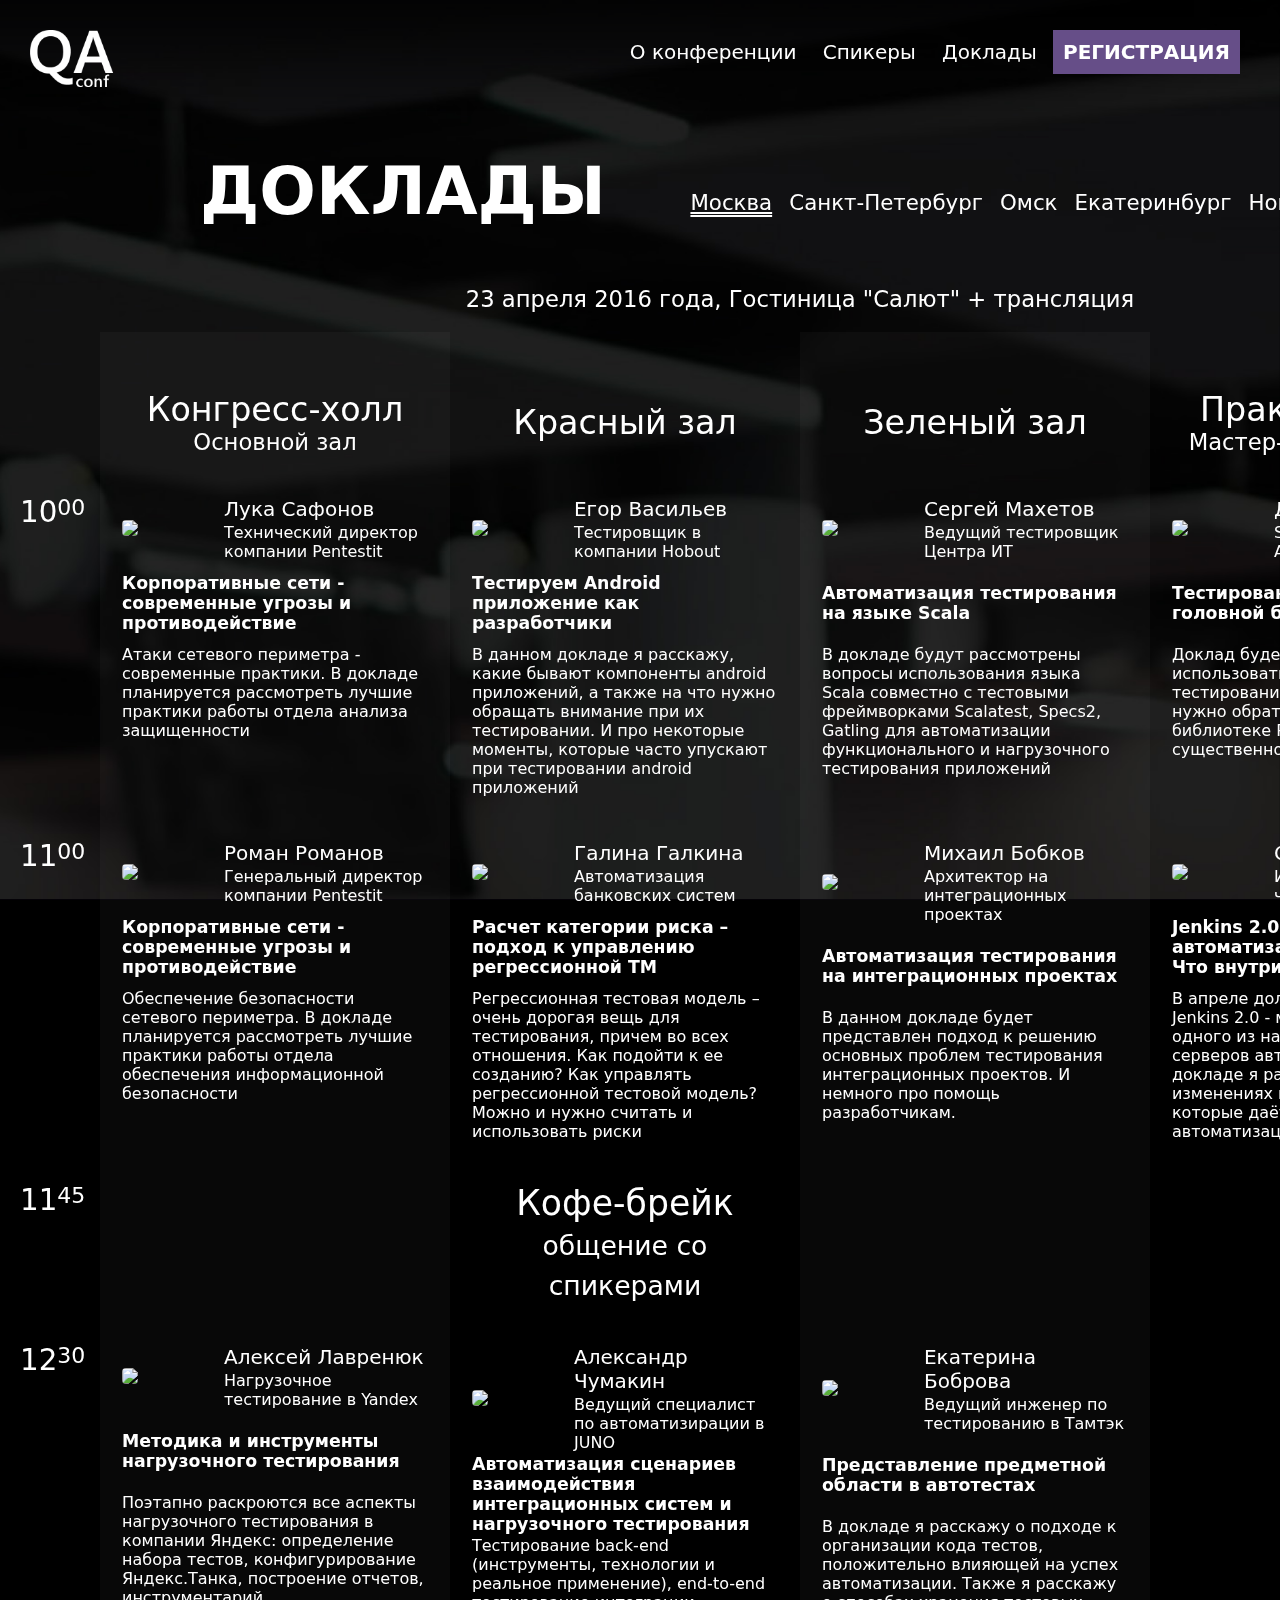
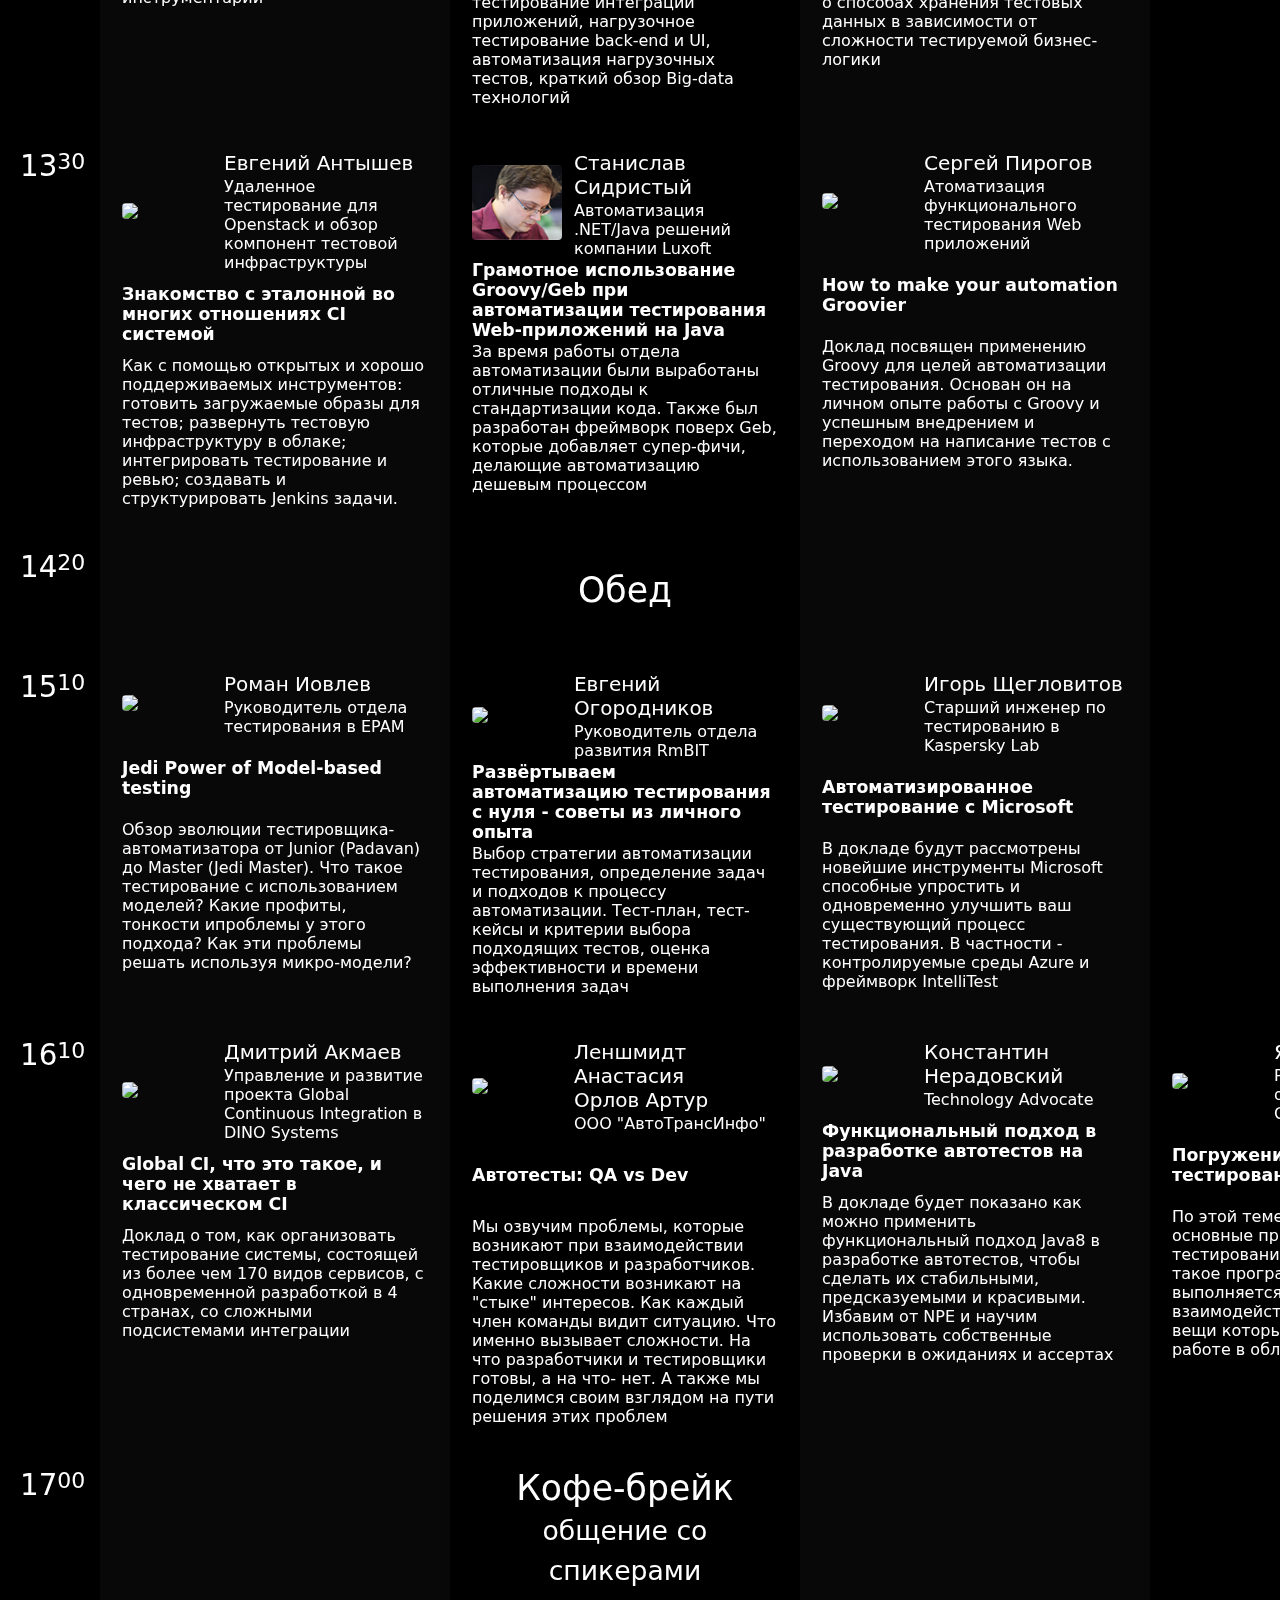
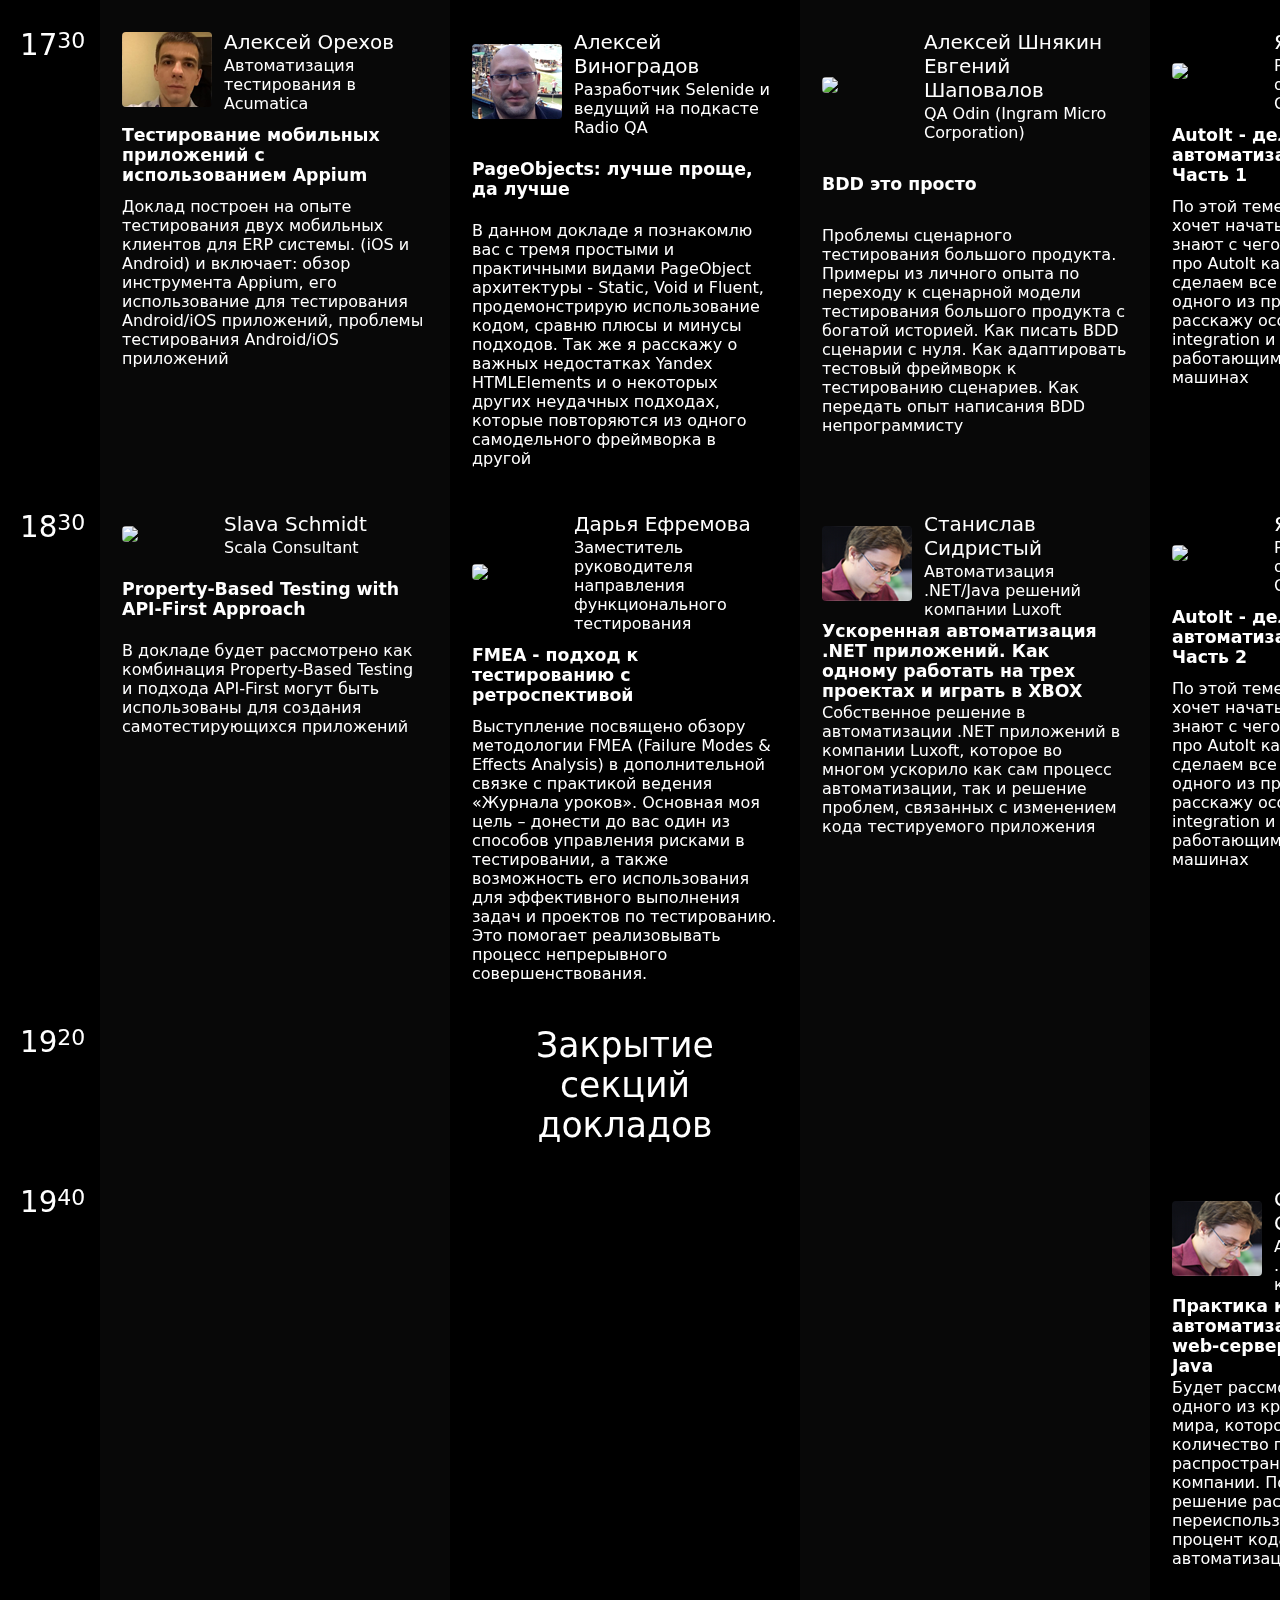
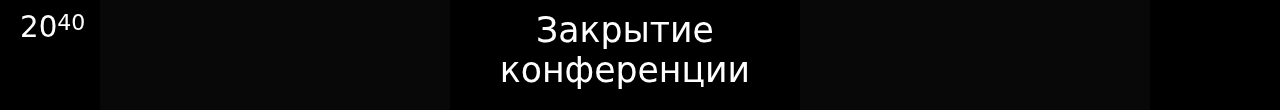
==== commit 02588d8b: "(+) Gainutdinova (+) Akbashev" ====
--- a/matrix.html
+++ b/matrix.html
@@ -171,6 +171,26 @@
                             </td>
                             <td class="table-cell">
                                 <div class="card">
+                                    <table class="card-table">
+                                        <colgroup>
+                                            <col class="card-first-column" />
+                                        </colgroup>
+                                        <tbody>
+                                        <tr class="card-header">
+                                            <td rowspan="2"><img src="img/zaharov-mini.png"/></td>
+                                            <td class="author">Дмитрий Захаров</td>
+                                        </tr>
+                                        <tr>
+                                            <td class="author-desc">Software Test Automation Engineer</td>
+                                        </tr>
+                                        <tr><td colspan="2" class="presentation-title">
+                                            Тестирование REST API без головной боли
+                                        </td></tr>
+                                        <tr><td colspan="2" class="presentation-descr">
+                                            Доклад будет о том, какие можно использовать подходы к тестированию REST API, на что нужно обратить внимание и о библиотеке REST Assured, которая существенно упрощает эту задачу
+                                        </td></tr>
+                                        </tbody>
+                                    </table>
                                 </div>
                             </td>
                             <td class="time-column">
@@ -259,6 +279,27 @@
                             </td>
                             <td class="table-cell">
                                 <div class="card">
+                                    <table class="card-table">
+                                        <colgroup>
+                                            <col class="card-first-column" />
+                                        </colgroup>
+                                        <tbody>
+                                        <tr class="card-header">
+                                            <td rowspan="2"><img src="img/nenashev-mini.png" /></td>
+                                            <td class="author">Олег Ненашев</td>
+                                        </tr>
+                                        <tr>
+                                            <td class="author-desc">Инженер в CloudBees, член Jenkins core team</td>
+                                        </tr>
+                                        <tr><td colspan="2" class="presentation-title">
+                                            Jenkins 2.0 для автоматизации тестирования. Что внутри?
+                                        </td></tr>
+                                        <tr><td colspan="2" class="presentation-descr">
+                                            В апреле должен выйти в свет Jenkins 2.0 - мажорный релиз одного из наиболее популярных серверов автоматизации.
+                                            В докладе я расскажу об основных изменениях и новых возможностях, которые даёт этот релиз для задач автоматизации тестирования
+                                        </td></tr>
+                                        </tbody>
+                                    </table>
                                 </div>
                             </td>
                             <td class="time-column">
@@ -1457,17 +1498,17 @@
                                     </colgroup>
                                     <tbody>
                                     <tr class="card-header">
-                                        <td rowspan="2"><img src="img/manushin-mini.png"/></td>
-                                        <td class="author">Игорь Манушин</td>
-                                    </tr>
-                                    <tr>
-                                        <td class="author-desc">Разработчик под .Net/Java/Sql</td>
-                                    </tr>
-                                    <tr><td colspan="2" class="presentation-title">
-                                        Последовательная автоматизация UI
-                                    </td></tr>
-                                    <tr><td colspan="2" class="presentation-descr">
-                                        при разработке UI приложений под Windows, автоматическое тестирование должно в себя включать его проверку. В MS Windows есть встроенный подход для таких задач - UI Automation. Он позволяет узнавать, что показывает приложение, какие кнопки активны и где, и тд. И конечно же есть свои особенности, подходы и пр. знание которых позволит сэкономить время при разработке
+                                        <td rowspan="2"><img src="img/gainutdinova-mini.png"/></td>
+                                        <td class="author">Екатерина Гайнутдинова</td>
+                                    </tr>
+                                    <tr>
+                                        <td class="author-desc">Консультант по тестированию</td>
+                                    </tr>
+                                    <tr><td colspan="2" class="presentation-title">
+                                        Семь уровней делегирования
+                                    </td></tr>
+                                    <tr><td colspan="2" class="presentation-descr">
+                                        Мы поговорим про делегировнаие задач
                                     </td></tr>
                                     </tbody>
                                 </table>
@@ -1803,18 +1844,17 @@
                                     </colgroup>
                                     <tbody>
                                     <tr class="card-header">
-                                        <td rowspan="2"><img src="img/anon-mini.png" style="opacity: 0.3;"/></td>
-                                        <td class="author">Неизвестный докладчик</td>
-                                    </tr>
-                                    <tr>
-                                        <td class="author-desc">Любит тестирование и<br>делиться опытом</td>
-                                    </tr>
-                                    <tr><td colspan="2" class="presentation-title">
-                                        Доклад по нагрузочному, интеграционному тестированию, тестированию на проникновение
-                                    </td></tr>
-                                    <tr><td colspan="2" class="presentation-descr">
-                                        Это место пока ни за кем не занято. Если вы хотите сделать доклад,
-                                        смело пишите к нам на почту: <a href="mailto:hello@qaconf.ru">hello@qaconf.ru</a>
+                                        <td rowspan="2"><img src="img/akbashev-mini.png"/></td>
+                                        <td class="author">Александр Акбашев</td>
+                                    </tr>
+                                    <tr>
+                                        <td class="author-desc">Старший специалист по тестированию в компании HERE</td>
+                                    </tr>
+                                    <tr><td colspan="2" class="presentation-title">
+                                        Зачем нужны тестировщики
+                                    </td></tr>
+                                    <tr><td colspan="2" class="presentation-descr">
+                                        В этом доклады мы поговорим про стоимость ошибки, удешевление разработчки, CI и прочие аспекты работы отдела тестирования
                                     </td></tr>
                                     </tbody>
                                 </table>
@@ -2026,23 +2066,22 @@
                                     </colgroup>
                                     <tbody>
                                     <tr class="card-header">
-                                        <td rowspan="2"><img src="img/ogorodnikov-mini.png" /></td>
-                                        <td class="author">Евгений Огородников</td>
-                                    </tr>
-                                    <tr>
-                                        <td class="author-desc">Руководитель отдела развития RmBIT</td>
-                                    </tr>
-                                    <tr><td colspan="2" class="presentation-title">
-                                        Развёртываем автоматизацию тестирования с нуля - советы из личного опыта
-                                    </td></tr>
-                                    <tr><td colspan="2" class="presentation-descr">
-                                        Выбор стратегии автоматизации тестирования, определение задач и подходов к процессу автоматизации. Тест-план,
-                                        тест-кейсы и критерии выбора подходящих тестов, оценка эффективности и времени выполнения задач
-                                    </td></tr>
-                                    </tbody>
-                                </table>
-                            </div>
-                        </td>
+                                        <td rowspan="2"><img src="img/ggalkina-mini.png" /></td>
+                                        <td class="author">Галина Галкина</td>
+                                    </tr>
+                                    <tr>
+                                        <td class="author-desc">Автоматизация банковских систем</td>
+                                    </tr>
+                                    <tr><td colspan="2" class="presentation-title">
+                                        Расчет категории риска – подход к управлению регрессионной ТМ
+                                    </td></tr>
+                                    <tr><td colspan="2" class="presentation-descr">
+                                        Регрессионная тестовая модель – очень дорогая вещь для тестирования, причем во всех отношения.
+                                        Как подойти к ее созданию? Как управлять регрессионной тестовой модель? Можно и нужно считать и использовать риски
+                                    </td></tr>
+                                    </tbody>
+                                </table>
+                            </div>
                         <td class="table-cell">
                             <div class="card">
                                 <table class="card-table">
@@ -2209,18 +2248,18 @@
                                     </colgroup>
                                     <tbody>
                                     <tr class="card-header">
-                                        <td rowspan="2"><img src="img/ggalkina-mini.png" /></td>
-                                        <td class="author">Галина Галкина</td>
-                                    </tr>
-                                    <tr>
-                                        <td class="author-desc">Автоматизация банковских систем</td>
-                                    </tr>
-                                    <tr><td colspan="2" class="presentation-title">
-                                        Расчет категории риска – подход к управлению регрессионной ТМ
-                                    </td></tr>
-                                    <tr><td colspan="2" class="presentation-descr">
-                                        Регрессионная тестовая модель – очень дорогая вещь для тестирования, причем во всех отношения.
-                                        Как подойти к ее созданию? Как управлять регрессионной тестовой модель? Можно и нужно считать и использовать риски
+                                        <td rowspan="2"><img src="img/anon-mini.png" style="opacity: 0.3;"/></td>
+                                        <td class="author">Неизвестный докладчик</td>
+                                    </tr>
+                                    <tr>
+                                        <td class="author-desc">Любит тестирование и<br>делиться опытом</td>
+                                    </tr>
+                                    <tr><td colspan="2" class="presentation-title">
+                                        Доклад по нагрузочному, интеграционному тестированию, тестированию на проникновение
+                                    </td></tr>
+                                    <tr><td colspan="2" class="presentation-descr">
+                                        Это место пока ни за кем не занято. Если вы хотите сделать доклад,
+                                        смело пишите к нам на почту: <a href="mailto:hello@qaconf.ru">hello@qaconf.ru</a>
                                     </td></tr>
                                     </tbody>
                                 </table>
@@ -2267,17 +2306,18 @@
                                     </colgroup>
                                     <tbody>
                                     <tr class="card-header">
-                                        <td rowspan="2"><img src="img/manushin-mini.png"/></td>
-                                        <td class="author">Игорь Манушин</td>
-                                    </tr>
-                                    <tr>
-                                        <td class="author-desc">Разработчик под .Net/Java/Sql</td>
-                                    </tr>
-                                    <tr><td colspan="2" class="presentation-title">
-                                        Последовательная автоматизация UI
-                                    </td></tr>
-                                    <tr><td colspan="2" class="presentation-descr">
-                                        При разработке UI приложений под Windows, автоматическое тестирование должно в себя включать его проверку. В MS Windows есть встроенный подход для таких задач - UI Automation. Он позволяет узнавать, что показывает приложение, какие кнопки активны и где, и тд. И конечно же есть свои особенности, подходы и пр. знание которых позволит сэкономить время при разработке
+                                        <td rowspan="2"><img src="img/anon-mini.png" style="opacity: 0.3;"/></td>
+                                        <td class="author">Неизвестный докладчик</td>
+                                    </tr>
+                                    <tr>
+                                        <td class="author-desc">Любит тестирование и<br>делиться опытом</td>
+                                    </tr>
+                                    <tr><td colspan="2" class="presentation-title">
+                                        Доклад по нагрузочному, интеграционному тестированию, тестированию на проникновение
+                                    </td></tr>
+                                    <tr><td colspan="2" class="presentation-descr">
+                                        Это место пока ни за кем не занято. Если вы хотите сделать доклад,
+                                        смело пишите к нам на почту: <a href="mailto:hello@qaconf.ru">hello@qaconf.ru</a>
                                     </td></tr>
                                     </tbody>
                                 </table>
@@ -3114,6 +3154,7 @@
                         <td class="table-header">
                             <br>
                             <br>
+                            <span class="time-column">20<sup>30</sup> - 21<sup>20</sup></span>
                         </td>
                         <td></td>
                     </tr>
@@ -3197,7 +3238,26 @@
                         </td>
                         <td class="table-cell">
                             <div class="card">
-
+                                <table class="card-table">
+                                    <colgroup>
+                                        <col class="card-first-column" />
+                                    </colgroup>
+                                    <tbody>
+                                    <tr class="card-header">
+                                        <td rowspan="2"><img src="img/lenshmidt-mini.png"/></td>
+                                        <td class="author">Леншмидт Анастасия<br>Орлов Артур</td>
+                                    </tr>
+                                    <tr>
+                                        <td class="author-desc">ООО "АвтоТрансИнфо"</td>
+                                    </tr>
+                                    <tr><td colspan="2" class="presentation-title">
+                                        Автотесты: QA vs Dev
+                                    </td></tr>
+                                    <tr><td colspan="2" class="presentation-descr">
+                                        Мы озвучим проблемы, которые возникают при взаимодействии тестировщиков и разработчиков. Какие сложности возникают на "стыке" интересов. Как каждый член команды видит ситуацию. Что именно вызывает сложности. На что разработчики и тестировщики готовы, а на что- нет. А также мы поделимся своим взглядом на пути решения этих проблем
+                                    </td></tr>
+                                    </tbody>
+                                </table>
                             </div>
                         </td>
                         <td class="table-cell">
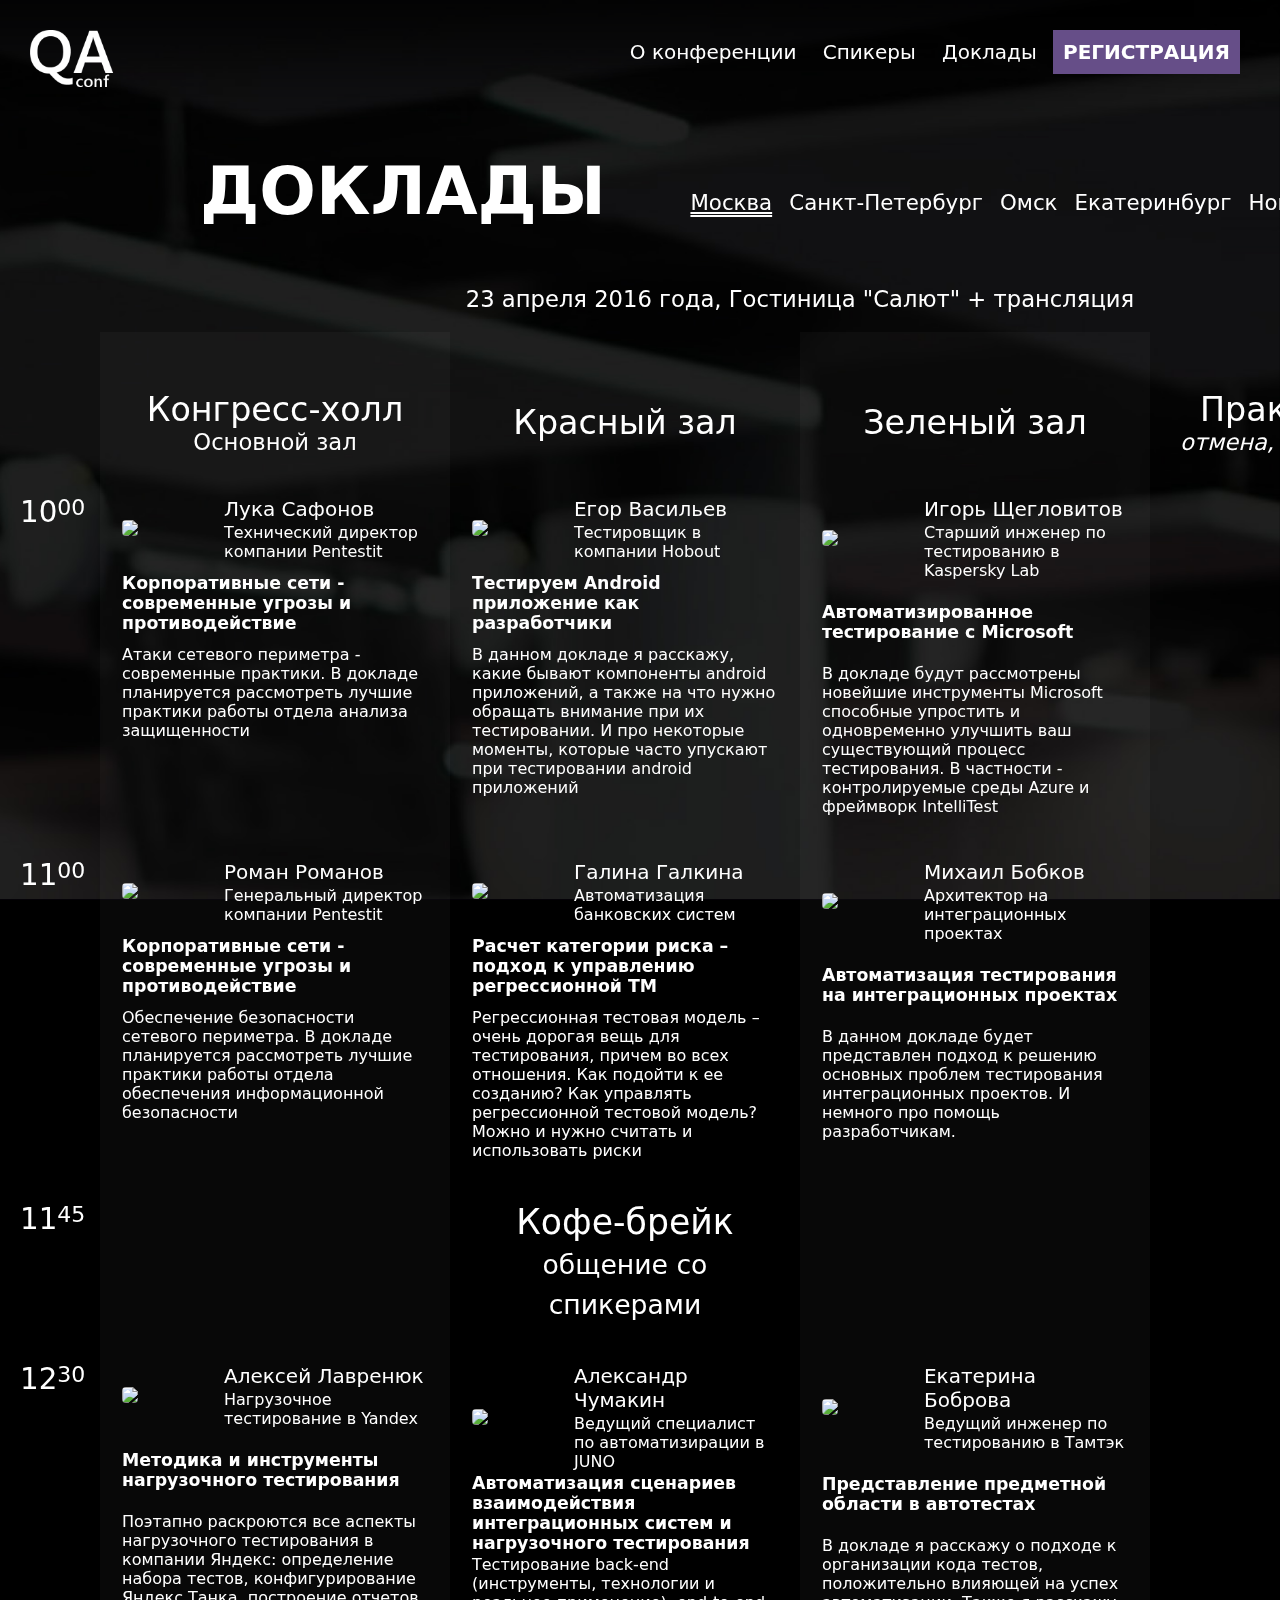
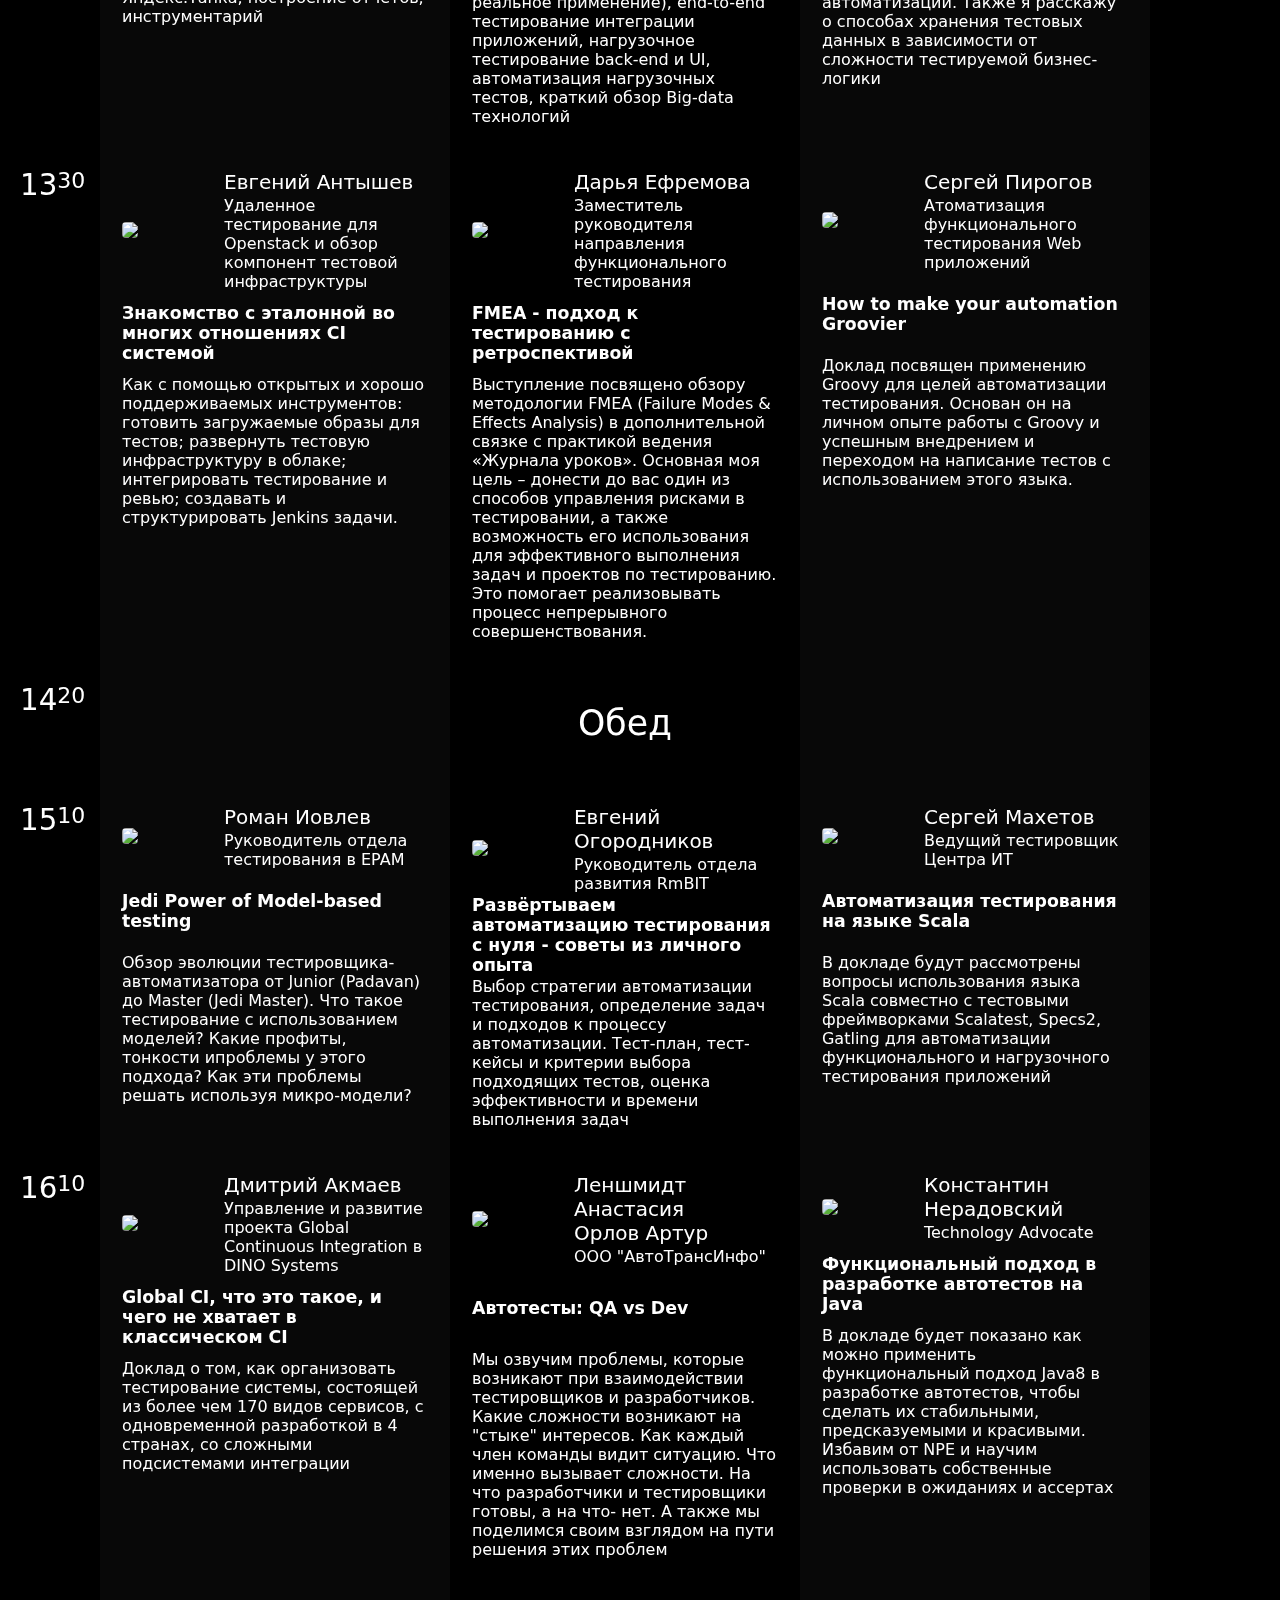
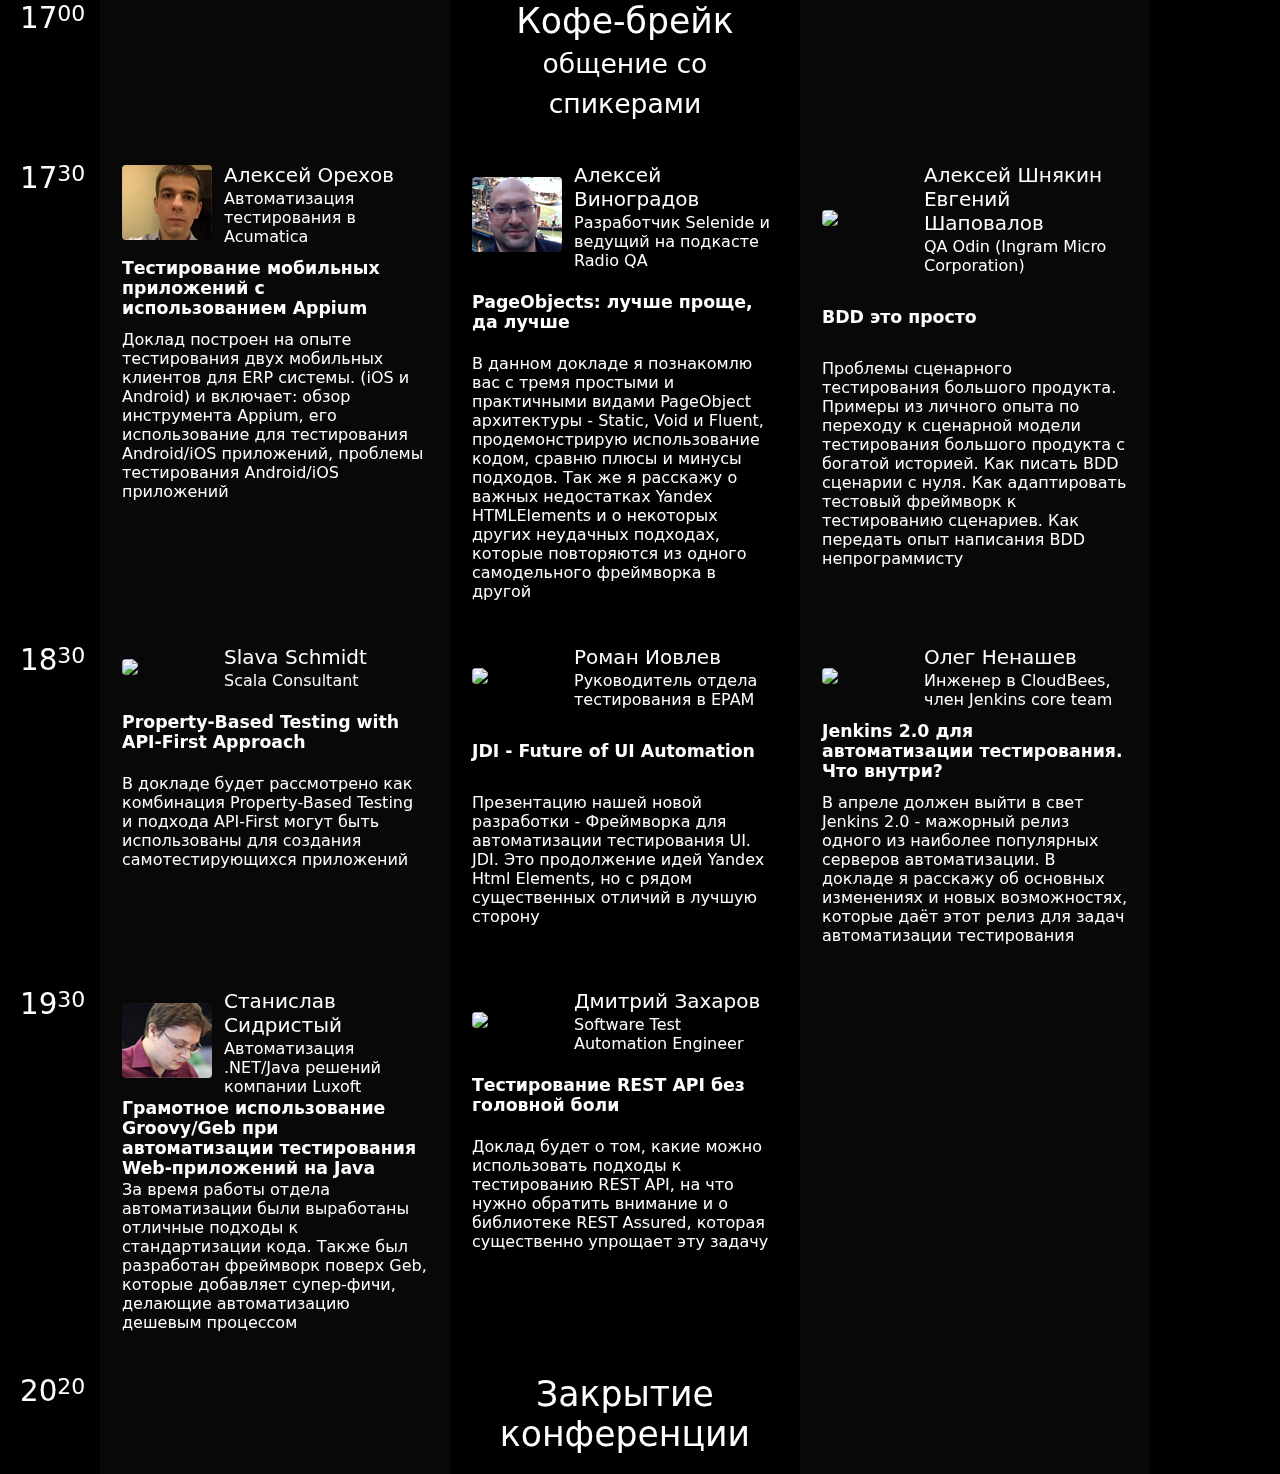
==== commit 62ad4b80: "Efremova fix" ====
--- a/matrix.html
+++ b/matrix.html
@@ -85,7 +85,7 @@
                                 <br>
                                 <br>
                                 <p class="hall-name">Практический</p>
-                                <p class="hall-desc">Мастер-классы с 16:10</p>
+                                <p class="hall-desc"><i>отмена, заболел тренер</i></p>
                             </td>
                             <td>
                             </td>
@@ -152,46 +152,25 @@
                                         </colgroup>
                                         <tbody>
                                         <tr class="card-header">
-                                            <td rowspan="2"><img src="img/mahetov-mini.png" /></td>
-                                            <td class="author">Сергей Махетов</td>
+                                            <td rowspan="2"><img src="img/scheglovitov-mini.png" /></td>
+                                            <td class="author">Игорь Щегловитов</td>
                                         </tr>
                                         <tr>
-                                            <td class="author-desc">Ведущий тестировщик Центра ИТ</td>
+                                            <td class="author-desc">Старший инженер по тестированию в Kaspersky Lab</td>
                                         </tr>
                                         <tr><td colspan="2" class="presentation-title">
-                                            Автоматизация тестирования на языке Scala
+                                            Автоматизированное тестирование с Microsoft
                                         </td></tr>
                                         <tr><td colspan="2" class="presentation-descr">
-                                            В докладе будут рассмотрены вопросы использования языка Scala совместно с тестовыми фреймворками Scalatest, Specs2, Gatling для автоматизации функционального и нагрузочного тестирования приложений
-                                            </td></tr>
+                                            В докладе будут рассмотрены новейшие инструменты Microsoft способные упростить и одновременно улучшить ваш существующий процесс тестирования.
+                                            В частности - контролируемые среды Azure и фреймворк IntelliTest
+                                        </td></tr>
                                         </tbody>
                                     </table>
                                 </div>
-
-                            </td>
-                            <td class="table-cell">
-                                <div class="card">
-                                    <table class="card-table">
-                                        <colgroup>
-                                            <col class="card-first-column" />
-                                        </colgroup>
-                                        <tbody>
-                                        <tr class="card-header">
-                                            <td rowspan="2"><img src="img/zaharov-mini.png"/></td>
-                                            <td class="author">Дмитрий Захаров</td>
-                                        </tr>
-                                        <tr>
-                                            <td class="author-desc">Software Test Automation Engineer</td>
-                                        </tr>
-                                        <tr><td colspan="2" class="presentation-title">
-                                            Тестирование REST API без головной боли
-                                        </td></tr>
-                                        <tr><td colspan="2" class="presentation-descr">
-                                            Доклад будет о том, какие можно использовать подходы к тестированию REST API, на что нужно обратить внимание и о библиотеке REST Assured, которая существенно упрощает эту задачу
-                                        </td></tr>
-                                        </tbody>
-                                    </table>
-                                </div>
+                            </td>
+                            <td class="table-cell">
+
                             </td>
                             <td class="time-column">
                                 10<sup>00</sup>
@@ -278,29 +257,7 @@
 
                             </td>
                             <td class="table-cell">
-                                <div class="card">
-                                    <table class="card-table">
-                                        <colgroup>
-                                            <col class="card-first-column" />
-                                        </colgroup>
-                                        <tbody>
-                                        <tr class="card-header">
-                                            <td rowspan="2"><img src="img/nenashev-mini.png" /></td>
-                                            <td class="author">Олег Ненашев</td>
-                                        </tr>
-                                        <tr>
-                                            <td class="author-desc">Инженер в CloudBees, член Jenkins core team</td>
-                                        </tr>
-                                        <tr><td colspan="2" class="presentation-title">
-                                            Jenkins 2.0 для автоматизации тестирования. Что внутри?
-                                        </td></tr>
-                                        <tr><td colspan="2" class="presentation-descr">
-                                            В апреле должен выйти в свет Jenkins 2.0 - мажорный релиз одного из наиболее популярных серверов автоматизации.
-                                            В докладе я расскажу об основных изменениях и новых возможностях, которые даёт этот релиз для задач автоматизации тестирования
-                                        </td></tr>
-                                        </tbody>
-                                    </table>
-                                </div>
+
                             </td>
                             <td class="time-column">
                                 11<sup>00</sup>
@@ -450,18 +407,18 @@
                                         </colgroup>
                                         <tbody>
                                         <tr class="card-header">
-                                            <td rowspan="2"><img src="img/sidristyi-mini.png" /></td>
-                                            <td class="author">Станислав Сидристый</td>
+                                            <td rowspan="2"><img src="img/efremova-mini.png"/></td>
+                                            <td class="author">Дарья Ефремова</td>
                                         </tr>
                                         <tr>
-                                            <td class="author-desc">Автоматизация .NET/Java решений компании Luxoft</td>
+                                            <td class="author-desc">Заместитель руководителя направления функционального тестирования</td>
                                         </tr>
                                         <tr><td colspan="2" class="presentation-title">
-                                            Грамотное использование Groovy/Geb при автоматизации тестирования Web-приложений на Java
+                                            FMEA - подход к тестированию с ретроспективой
                                         </td></tr>
                                         <tr><td colspan="2" class="presentation-descr">
-                                            За время работы отдела автоматизации были выработаны отличные подходы к стандартизации кода.
-                                            Также был разработан фреймворк поверх Geb, которые добавляет супер-фичи, делающие автоматизацию дешевым процессом
+                                            Выступление посвящено обзору методологии FMEA (Failure Modes & Effects Analysis) в дополнительной связке с практикой ведения «Журнала уроков».
+                                            Основная моя цель – донести до вас один из способов управления рисками в тестировании, а также возможность его использования для эффективного выполнения задач и проектов по тестированию. Это помогает реализовывать процесс непрерывного совершенствования.
                                         </td></tr>
                                         </tbody>
                                     </table>
@@ -581,18 +538,17 @@
                                         </colgroup>
                                         <tbody>
                                         <tr class="card-header">
-                                            <td rowspan="2"><img src="img/scheglovitov-mini.png" /></td>
-                                            <td class="author">Игорь Щегловитов</td>
+                                            <td rowspan="2"><img src="img/mahetov-mini.png" /></td>
+                                            <td class="author">Сергей Махетов</td>
                                         </tr>
                                         <tr>
-                                            <td class="author-desc">Старший инженер по тестированию в Kaspersky Lab</td>
+                                            <td class="author-desc">Ведущий тестировщик Центра ИТ</td>
                                         </tr>
                                         <tr><td colspan="2" class="presentation-title">
-                                            Автоматизированное тестирование с Microsoft
+                                            Автоматизация тестирования на языке Scala
                                         </td></tr>
                                         <tr><td colspan="2" class="presentation-descr">
-                                            В докладе будут рассмотрены новейшие инструменты Microsoft способные упростить и одновременно улучшить ваш существующий процесс тестирования.
-                                            В частности - контролируемые среды Azure и фреймворк IntelliTest
+                                            В докладе будут рассмотрены вопросы использования языка Scala совместно с тестовыми фреймворками Scalatest, Specs2, Gatling для автоматизации функционального и нагрузочного тестирования приложений
                                         </td></tr>
                                         </tbody>
                                     </table>
@@ -689,7 +645,7 @@
 
                             </td>
                             <td class="table-cell">
-                                <div class="card">
+                                <!--<div class="card">
                                     <table class="card-table">
                                         <colgroup>
                                             <col class="card-first-column" />
@@ -711,6 +667,7 @@
                                         </tbody>
                                     </table>
                                 </div>
+                                -->
                             </td>
                             <td class="time-column">
                                 16<sup>10</sup>
@@ -812,7 +769,7 @@
                                 </div>
                             </td>
                             <td class="table-cell">
-                                <div class="card">
+                                <!--<div class="card">
                                     <table class="card-table">
                                         <colgroup>
                                             <col class="card-first-column" />
@@ -834,6 +791,7 @@
                                         </tbody>
                                     </table>
                                 </div>
+                                -->
                             </td>
                             <td class="time-column">
                                 17<sup>30</sup>
@@ -877,22 +835,82 @@
                                         </colgroup>
                                         <tbody>
                                         <tr class="card-header">
-                                            <td rowspan="2"><img src="img/efremova-mini.png"/></td>
-                                            <td class="author">Дарья Ефремова</td>
+                                            <td rowspan="2"><img src="img/riovlev-mini.png" /></td>
+                                            <td class="author">Роман Иовлев</td>
                                         </tr>
                                         <tr>
-                                            <td class="author-desc">Заместитель руководителя направления функционального тестирования</td>
+                                            <td class="author-desc">Руководитель отдела тестирования в EPAM</td>
                                         </tr>
                                         <tr><td colspan="2" class="presentation-title">
-                                            FMEA - подход к тестированию с ретроспективой
+                                            JDI - Future of UI Automation
                                         </td></tr>
                                         <tr><td colspan="2" class="presentation-descr">
-                                            Выступление посвящено обзору методологии FMEA (Failure Modes & Effects Analysis) в дополнительной связке с практикой ведения «Журнала уроков».
-                                            Основная моя цель – донести до вас один из способов управления рисками в тестировании, а также возможность его использования для эффективного выполнения задач и проектов по тестированию. Это помогает реализовывать процесс непрерывного совершенствования.
+                                            Презентацию нашей новой разработки - Фреймворка для автоматизации тестирования UI. JDI.
+                                            Это продолжение идей Yandex Html Elements, но с рядом существенных отличий в лучшую сторону
                                         </td></tr>
                                         </tbody>
                                     </table>
                                 </div>
+                            </td>
+                            <td class="table-cell">
+                                <div class="card">
+                                    <table class="card-table">
+                                        <colgroup>
+                                            <col class="card-first-column" />
+                                        </colgroup>
+                                        <tbody>
+                                        <tr class="card-header">
+                                            <td rowspan="2"><img src="img/nenashev-mini.png" /></td>
+                                            <td class="author">Олег Ненашев</td>
+                                        </tr>
+                                        <tr>
+                                            <td class="author-desc">Инженер в CloudBees, член Jenkins core team</td>
+                                        </tr>
+                                        <tr><td colspan="2" class="presentation-title">
+                                            Jenkins 2.0 для автоматизации тестирования. Что внутри?
+                                        </td></tr>
+                                        <tr><td colspan="2" class="presentation-descr">
+                                            В апреле должен выйти в свет Jenkins 2.0 - мажорный релиз одного из наиболее популярных серверов автоматизации.
+                                            В докладе я расскажу об основных изменениях и новых возможностях, которые даёт этот релиз для задач автоматизации тестирования
+                                        </td></tr>
+                                        </tbody>
+                                    </table>
+                                </div>
+                            </td>
+                            <td class="table-cell">
+                                <!--<div class="card">
+                                    <table class="card-table">
+                                        <colgroup>
+                                            <col class="card-first-column" />
+                                        </colgroup>
+                                        <tbody>
+                                        <tr class="card-header">
+                                            <td rowspan="2"><img src="img/yan-mini.png"/></td>
+                                            <td class="author">Ян Алексеенко</td>
+                                        </tr>
+                                        <tr>
+                                            <td class="author-desc">Руководитель отдела обеспечения качества СПО</td>
+                                        </tr>
+                                        <tr><td colspan="2" class="presentation-title">
+                                            AutoIt - делаем автоматизацию с нуля<br>Часть 2
+                                        </td></tr>
+                                        <tr><td colspan="2" class="presentation-descr">
+                                            По этой теме все желающие кто хочет начать автоматизацию но не знают с чего начать, я расскажу про AutoIt как им пользоваться, мы сделаем все вместе тест для одного из приложений, плюс я расскажу особенности continuous integration и как сделать тесты работающими на удалённых машинах
+                                        </td></tr>
+                                        </tbody>
+                                    </table>
+                                </div>
+                                -->
+                            </td>
+                            <td class="time-column">
+                                18<sup>30</sup>
+                            </td>
+                        </tr>
+
+                        <!--  19:20 - 20:20  ??? / none / ??? -->
+                        <tr class="short-row">
+                            <td class="time-column">
+                                19<sup>30</sup>
                             </td>
                             <td class="table-cell">
                                 <div class="card">
@@ -909,13 +927,11 @@
                                             <td class="author-desc">Автоматизация .NET/Java решений компании Luxoft</td>
                                         </tr>
                                         <tr><td colspan="2" class="presentation-title">
-                                            Ускоренная автоматизация .NET приложений. Как одному работать на трех проектах
-                                            и играть в XBOX
+                                            Грамотное использование Groovy/Geb при автоматизации тестирования Web-приложений на Java
                                         </td></tr>
                                         <tr><td colspan="2" class="presentation-descr">
-                                            Собственное решение в автоматизации .NET приложений в компании Luxoft, которое
-                                            во многом ускорило как сам процесс автоматизации, так и решение проблем, связанных
-                                            с изменением кода тестируемого приложения
+                                            За время работы отдела автоматизации были выработаны отличные подходы к стандартизации кода.
+                                            Также был разработан фреймворк поверх Geb, которые добавляет супер-фичи, делающие автоматизацию дешевым процессом
                                         </td></tr>
                                         </tbody>
                                     </table>
@@ -929,58 +945,27 @@
                                         </colgroup>
                                         <tbody>
                                         <tr class="card-header">
-                                            <td rowspan="2"><img src="img/yan-mini.png"/></td>
-                                            <td class="author">Ян Алексеенко</td>
+                                            <td rowspan="2"><img src="img/zaharov-mini.png"/></td>
+                                            <td class="author">Дмитрий Захаров</td>
                                         </tr>
                                         <tr>
-                                            <td class="author-desc">Руководитель отдела обеспечения качества СПО</td>
+                                            <td class="author-desc">Software Test Automation Engineer</td>
                                         </tr>
                                         <tr><td colspan="2" class="presentation-title">
-                                            AutoIt - делаем автоматизацию с нуля<br>Часть 2
+                                            Тестирование REST API без головной боли
                                         </td></tr>
                                         <tr><td colspan="2" class="presentation-descr">
-                                            По этой теме все желающие кто хочет начать автоматизацию но не знают с чего начать, я расскажу про AutoIt как им пользоваться, мы сделаем все вместе тест для одного из приложений, плюс я расскажу особенности continuous integration и как сделать тесты работающими на удалённых машинах
+                                            Доклад будет о том, какие можно использовать подходы к тестированию REST API, на что нужно обратить внимание и о библиотеке REST Assured, которая существенно упрощает эту задачу
                                         </td></tr>
                                         </tbody>
                                     </table>
                                 </div>
                             </td>
-                            <td class="time-column">
-                                18<sup>30</sup>
-                            </td>
-                        </tr>
-
-                        <!--  19:20  FINISH -->
-                        <tr class="short-row">
-                            <td class="time-column">
-                                19<sup>20</sup>
-                            </td>
-                            <td class="table-cell"></td>
-                            <td class="cross-row-header">
-                                Закрытие секций докладов
-                            </td>
-                            <td class="table-cell"></td>
-                            <td class="table-cell"></td>
-                            <td class="time-column">
-                                19<sup>20</sup>
-                            </td>
-                        </tr>
-                        <!--  19:40 - 20:40  ??? / none / ??? -->
-                        <tr class="short-row">
-                            <td class="time-column">
-                                19<sup>40</sup>
-                            </td>
                             <td class="table-cell">
                                 <div class="card"></div>
                             </td>
                             <td class="table-cell">
-                                <div class="card"></div>
-                            </td>
-                            <td class="table-cell">
-                                <div class="card"></div>
-                            </td>
-                            <td class="table-cell">
-                                <div class="card">
+                               <!-- <div class="card">
                                     <table class="card-table">
                                         <colgroup>
                                             <col class="card-first-column" />
@@ -1002,16 +987,17 @@
                                         </tbody>
                                     </table>
                                 </div>
+                                -->
                             </td>
                             <td class="time-column">
-                                19<sup>40</sup>
+                                19<sup>30</sup>
                             </td>
                         </tr>
 
                         <!--  20:40  FINISH -->
                         <tr class="short-row">
                             <td class="time-column">
-                                20<sup>40</sup>
+                                20<sup>20</sup>
                             </td>
                             <td class="table-cell"></td>
                             <td class="cross-row-header">
@@ -1020,7 +1006,7 @@
                             <td class="table-cell"></td>
                             <td class="table-cell"></td>
                             <td class="time-column">
-                                20<sup>40</sup>
+                                20<sup>20</sup>
                             </td>
                         </tr>
                     </tbody>
@@ -1508,7 +1494,11 @@
                                         Семь уровней делегирования
                                     </td></tr>
                                     <tr><td colspan="2" class="presentation-descr">
-                                        Мы поговорим про делегировнаие задач
+                                        Какую бы позиция мы не занимали, менеджера или инженера, мы сталкиваемся с делегированием.
+
+                                        Для начала мы разберемся с тем, что такое делегирование.
+                                        Обсудим какие задачи и на каком уровне можно делегировать.
+
                                     </td></tr>
                                     </tbody>
                                 </table>
@@ -2035,28 +2025,28 @@
                         </td>
                         <td class="table-cell">
                             <div class="card">
-                                <table class="card-table">
-                                    <colgroup>
-                                        <col class="card-first-column" />
-                                    </colgroup>
-                                    <tbody>
-                                    <tr class="card-header">
+                                    <table class="card-table">
+                                        <colgroup>
+                                            <col class="card-first-column" />
+                                        </colgroup>
+                                        <tbody>
+                                        <tr class="card-header">
                                         <td rowspan="2"><img src="img/akmaev-mini.png"/></td>
                                         <td class="author">Дмитрий Акмаев</td>
-                                    </tr>
-                                    <tr>
+                                        </tr>
+                                        <tr>
                                         <td class="author-desc">Управление и развитие проекта Global Continues Integration в DINO Systems</td>
-                                    </tr>
-                                    <tr><td colspan="2" class="presentation-title">
+                                        </tr>
+                                        <tr><td colspan="2" class="presentation-title">
                                         Global CI, что это такое, и чего не хватает в классическом CI
-                                    </td></tr>
-                                    <tr><td colspan="2" class="presentation-descr">
+                                        </td></tr>
+                                        <tr><td colspan="2" class="presentation-descr">
                                         Доклад о том, как организовать тестирование системы, состоящей из более чем 170 видов сервисов, с одновременной
                                         разработкой в 4 странах, со сложными подсистемами интеграции
-                                    </td></tr>
-                                    </tbody>
-                                </table>
-                            </div>
+                                        </td></tr>
+                                        </tbody>
+                                    </table>
+                                </div>
                         </td>
                         <td class="table-cell">
                             <div class="card">
@@ -2919,54 +2909,29 @@
                             </div>
                         </td>
                         <td class="table-cell">
-                            <div class="card">
-                                <table class="card-table">
-                                    <colgroup>
-                                        <col class="card-first-column" />
-                                    </colgroup>
-                                    <tbody>
-                                    <tr class="card-header">
-                                        <td rowspan="2"><img src="img/akmaev-mini.png"/></td>
-                                        <td class="author">Дмитрий Акмаев</td>
-                                    </tr>
-                                    <tr>
-                                        <td class="author-desc">Управление и развитие проекта Global Continues Integration в DINO Systems</td>
-                                    </tr>
-                                    <tr><td colspan="2" class="presentation-title">
-                                        Global CI, что это такое, и чего не хватает в классическом CI
-                                    </td></tr>
-                                    <tr><td colspan="2" class="presentation-descr">
-                                        Доклад о том, как организовать тестирование системы, состоящей из более чем 170 видов сервисов, с одновременной
-                                        разработкой в 4 странах, со сложными подсистемами интеграции
-                                    </td></tr>
-                                    </tbody>
-                                </table>
-                            </div>
-                        </td>
-                        <td class="table-cell">
-                            <div class="card">
-                                <table class="card-table">
-                                    <colgroup>
-                                        <col class="card-first-column" />
-                                    </colgroup>
-                                    <tbody>
-                                    <tr class="card-header">
-                                        <td rowspan="2"><img src="img/efremova-mini.png"/></td>
-                                        <td class="author">Дарья Ефремова</td>
-                                    </tr>
-                                    <tr>
-                                        <td class="author-desc">Заместитель руководителя направления функционального тестирования</td>
-                                    </tr>
-                                    <tr><td colspan="2" class="presentation-title">
-                                        FMEA - подход к тестированию с ретроспективой
-                                    </td></tr>
-                                    <tr><td colspan="2" class="presentation-descr">
-                                        Выступление посвящено обзору методологии FMEA (Failure Modes & Effects Analysis) в дополнительной связке с практикой ведения «Журнала уроков».
-                                        Основная моя цель – донести до вас один из способов управления рисками в тестировании, а также возможность его использования для эффективного выполнения задач и проектов по тестированию. Это помогает реализовывать процесс непрерывного совершенствования.
-                                    </td></tr>
-                                    </tbody>
-                                </table>
-                            </div>
+                                <div class="card">
+                                    <table class="card-table">
+                                        <colgroup>
+                                            <col class="card-first-column" />
+                                        </colgroup>
+                                        <tbody>
+                                        <tr class="card-header">
+                                            <td rowspan="2"><img src="img/ogorodnikov-mini.png" /></td>
+                                            <td class="author">Евгений Огородников</td>
+                                        </tr>
+                                        <tr>
+                                            <td class="author-desc">Руководитель отдела развития RmBIT</td>
+                                        </tr>
+                                        <tr><td colspan="2" class="presentation-title">
+                                            Развёртываем автоматизацию тестирования с нуля - советы из личного опыта
+                                        </td></tr>
+                                        <tr><td colspan="2" class="presentation-descr">
+                                            Выбор стратегии автоматизации тестирования, определение задач и подходов к процессу автоматизации. Тест-план,
+                                            тест-кейсы и критерии выбора подходящих тестов, оценка эффективности и времени выполнения задач
+                                        </td></tr>
+                                        </tbody>
+                                    </table>
+                                </div>
                         </td>
                         <td class="table-cell">
                             <div class="card">
@@ -2993,7 +2958,31 @@
                                 </table>
                             </div>
                         </td>
-                        <td class="time-column"></td>
+                        <td class="time-column">
+                                <div class="card">
+                                    <table class="card-table">
+                                        <colgroup>
+                                            <col class="card-first-column" />
+                                        </colgroup>
+                                        <tbody>
+                                        <tr class="card-header">
+                                            <td rowspan="2"><img src="img/efremova-mini.png"/></td>
+                                            <td class="author">Дарья Ефремова</td>
+                                        </tr>
+                                        <tr>
+                                            <td class="author-desc">Заместитель руководителя направления функционального тестирования</td>
+                                        </tr>
+                                        <tr><td colspan="2" class="presentation-title">
+                                            FMEA - подход к тестированию с ретроспективой
+                                        </td></tr>
+                                        <tr><td colspan="2" class="presentation-descr">
+                                            Выступление посвящено обзору методологии FMEA (Failure Modes & Effects Analysis) в дополнительной связке с практикой ведения «Журнала уроков».
+                                            Основная моя цель – донести до вас один из способов управления рисками в тестировании, а также возможность его использования для эффективного выполнения задач и проектов по тестированию. Это помогает реализовывать процесс непрерывного совершенствования.
+                                        </td></tr>
+                                        </tbody>
+                                    </table>
+                                </div>
+			</td>
                     </tr>
 
                     <!--  13:30 - 17:20  -->
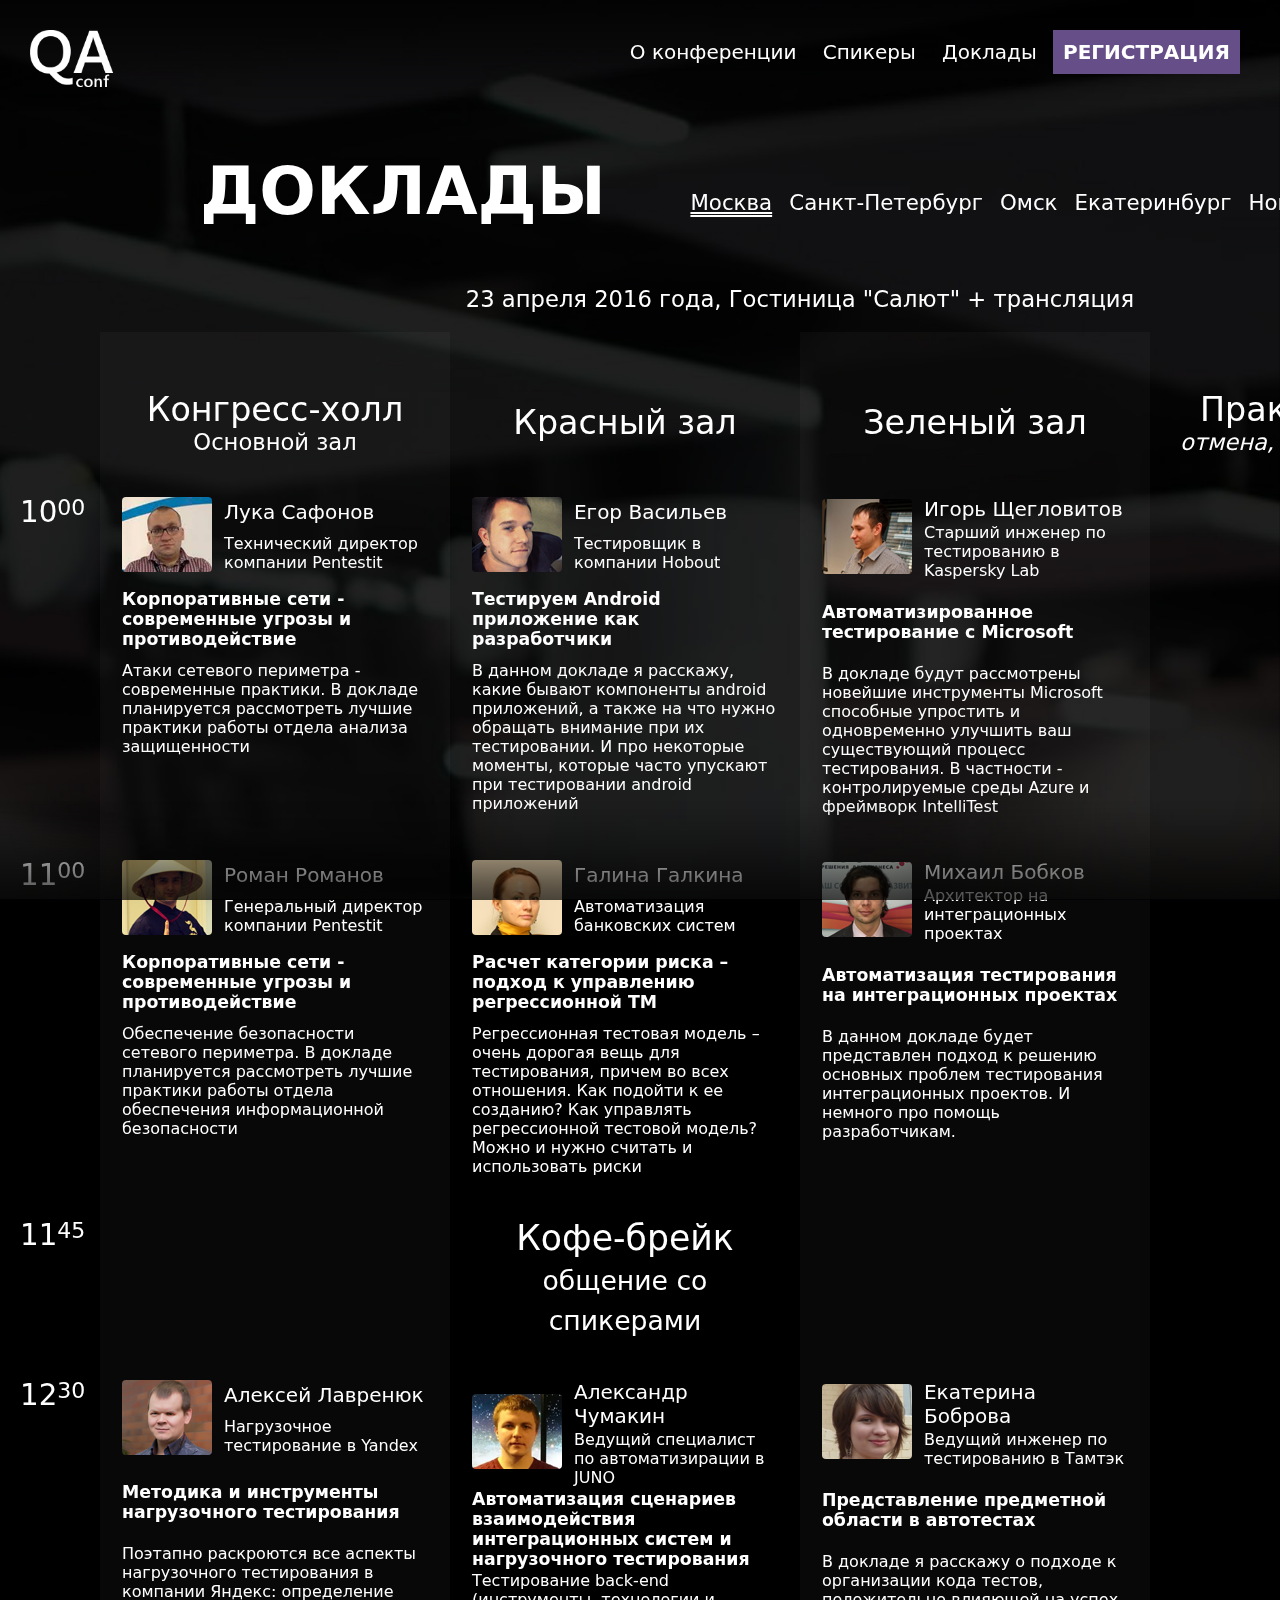
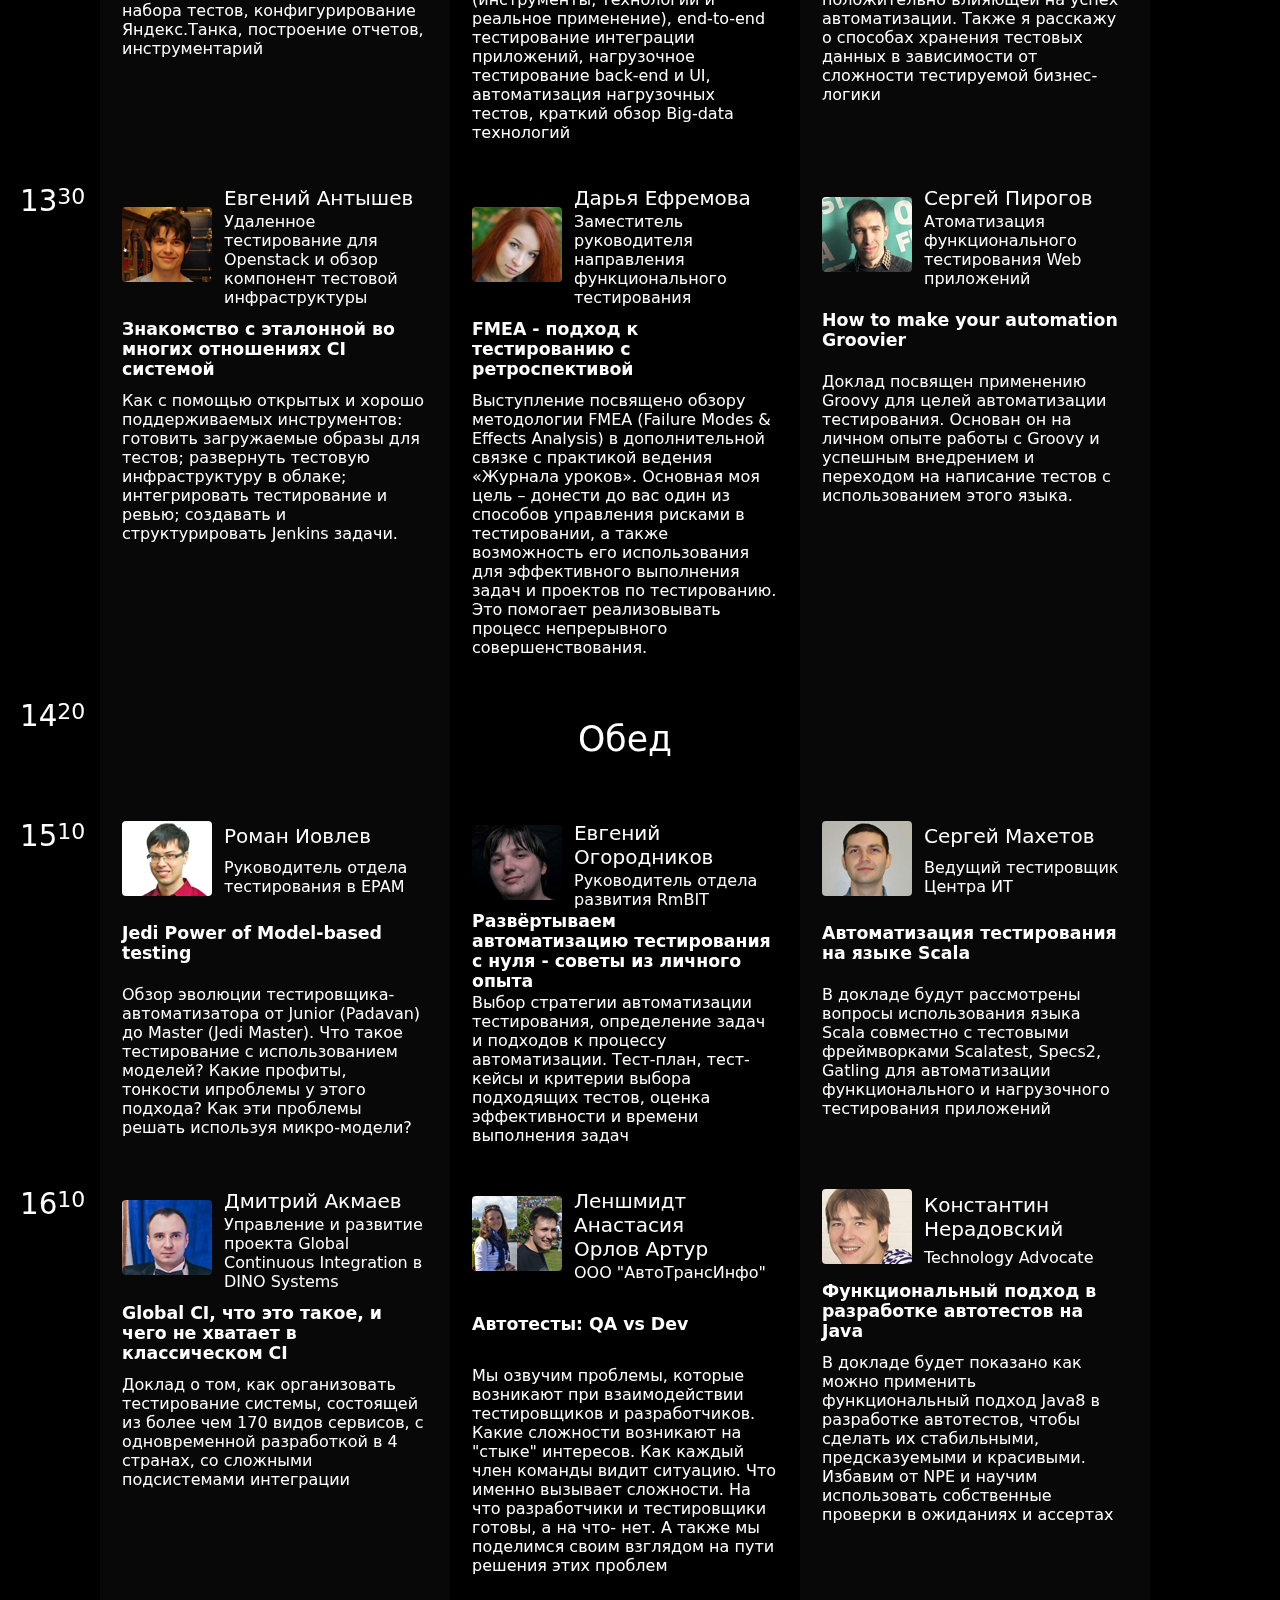
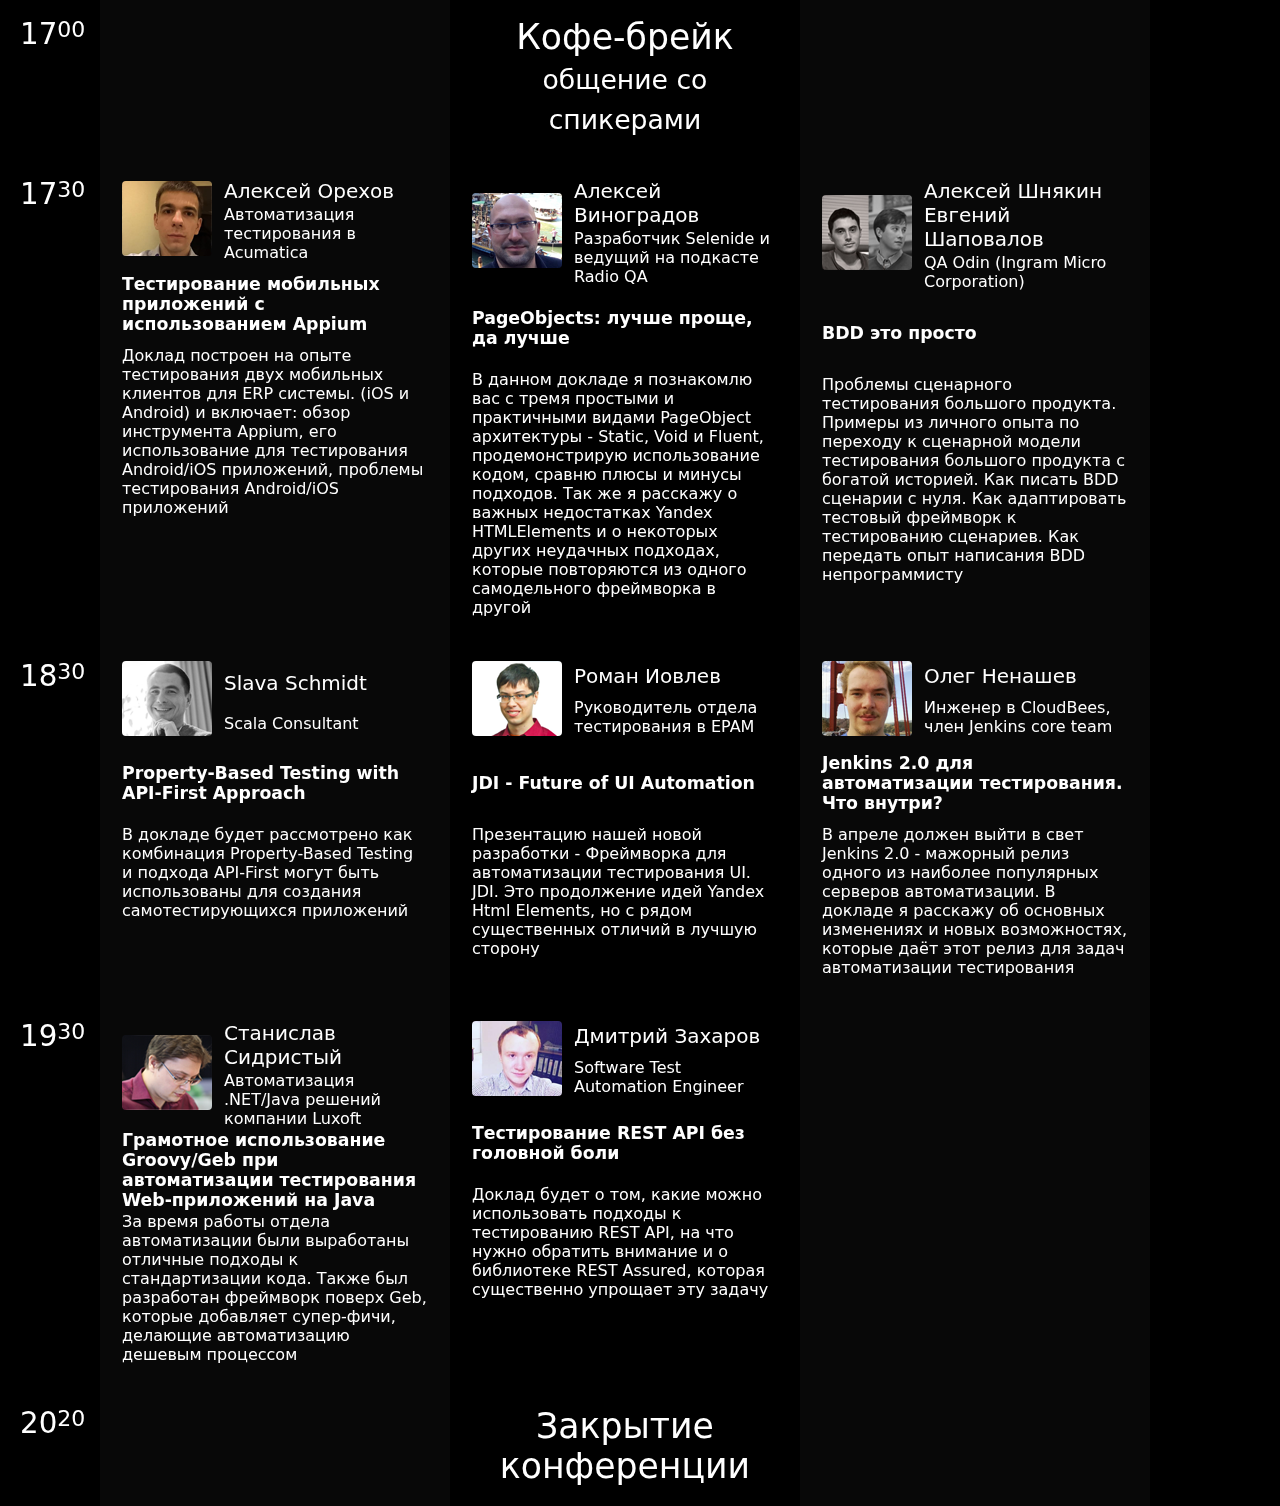
==== commit 8a21784d: "Merge pull request #2 from qaconf/master" ====
--- a/matrix.html
+++ b/matrix.html
@@ -2959,30 +2959,30 @@
                             </div>
                         </td>
                         <td class="time-column">
-                                <div class="card">
-                                    <table class="card-table">
-                                        <colgroup>
-                                            <col class="card-first-column" />
-                                        </colgroup>
-                                        <tbody>
-                                        <tr class="card-header">
-                                            <td rowspan="2"><img src="img/efremova-mini.png"/></td>
-                                            <td class="author">Дарья Ефремова</td>
-                                        </tr>
-                                        <tr>
-                                            <td class="author-desc">Заместитель руководителя направления функционального тестирования</td>
-                                        </tr>
-                                        <tr><td colspan="2" class="presentation-title">
-                                            FMEA - подход к тестированию с ретроспективой
-                                        </td></tr>
-                                        <tr><td colspan="2" class="presentation-descr">
-                                            Выступление посвящено обзору методологии FMEA (Failure Modes & Effects Analysis) в дополнительной связке с практикой ведения «Журнала уроков».
-                                            Основная моя цель – донести до вас один из способов управления рисками в тестировании, а также возможность его использования для эффективного выполнения задач и проектов по тестированию. Это помогает реализовывать процесс непрерывного совершенствования.
-                                        </td></tr>
-                                        </tbody>
-                                    </table>
-                                </div>
-			</td>
+                            <div class="card">
+                                <table class="card-table">
+                                    <colgroup>
+                                        <col class="card-first-column" />
+                                    </colgroup>
+                                    <tbody>
+                                    <tr class="card-header">
+                                        <td rowspan="2"><img src="img/efremova-mini.png"/></td>
+                                        <td class="author">Дарья Ефремова</td>
+                                    </tr>
+                                    <tr>
+                                        <td class="author-desc">Заместитель руководителя направления функционального тестирования</td>
+                                    </tr>
+                                    <tr><td colspan="2" class="presentation-title">
+                                        FMEA - подход к тестированию с ретроспективой
+                                    </td></tr>
+                                    <tr><td colspan="2" class="presentation-descr">
+                                        Выступление посвящено обзору методологии FMEA (Failure Modes & Effects Analysis) в дополнительной связке с практикой ведения «Журнала уроков».
+                                        Основная моя цель – донести до вас один из способов управления рисками в тестировании, а также возможность его использования для эффективного выполнения задач и проектов по тестированию. Это помогает реализовывать процесс непрерывного совершенствования.
+                                    </td></tr>
+                                    </tbody>
+                                </table>
+                            </div>
+                        </td>
                     </tr>
 
                     <!--  13:30 - 17:20  -->
@@ -2991,22 +2991,22 @@
                         <td class="table-header">
                             <br>
                             <br>
-                            <span class="time-column">13<sup>30</sup> - 14<sup>20</sup></span>
-                        </td>
-                        <td class="table-header">
-                            <br>
-                            <br>
-                            <span class="time-column">14<sup>30</sup> - 15<sup>20</sup></span>
-                        </td>
-                        <td class="table-header">
-                            <br>
-                            <br>
-                            <span class="time-column">15<sup>30</sup> - 16<sup>20</sup></span>
-                        </td>
-                        <td class="table-header">
-                            <br>
-                            <br>
-                            <span class="time-column">16<sup>30</sup> - 17<sup>20</sup></span>
+                            <span class="time-column">14<sup>00</sup> - 14<sup>50</sup></span>
+                        </td>
+                        <td class="table-header">
+                            <br>
+                            <br>
+                            <span class="time-column">15<sup>00</sup> - 15<sup>50</sup></span>
+                        </td>
+                        <td class="table-header">
+                            <br>
+                            <br>
+                            <span class="time-column">16<sup>00</sup> - 16<sup>50</sup></span>
+                        </td>
+                        <td class="table-header">
+                            <br>
+                            <br>
+                            <span class="time-column">17<sup>00</sup> - 17<sup>50</sup></span>
                         </td>
                         <td></td>
                     </tr>
@@ -3128,22 +3128,20 @@
                         <td class="table-header">
                             <br>
                             <br>
-                            <span class="time-column">17<sup>30</sup> - 18<sup>20</sup></span>
-                        </td>
-                        <td class="table-header">
-                            <br>
-                            <br>
-                            <span class="time-column">18<sup>30</sup> - 19<sup>20</sup></span>
-                        </td>
-                        <td class="table-header">
-                            <br>
-                            <br>
-                            <span class="time-column">19<sup>30</sup> - 20<sup>20</sup></span>
-                        </td>
-                        <td class="table-header">
-                            <br>
-                            <br>
-                            <span class="time-column">20<sup>30</sup> - 21<sup>20</sup></span>
+                            <span class="time-column">18<sup>00</sup> - 18<sup>50</sup></span>
+                        </td>
+                        <td class="table-header">
+                            <br>
+                            <br>
+                            <span class="time-column">19<sup>30</sup> - 19<sup>50</sup></span>
+                        </td>
+                        <td class="table-header">
+                            <br>
+                            <br>
+                        </td>
+                        <td class="table-header">
+                            <br>
+                            <br>
                         </td>
                         <td></td>
                     </tr>
@@ -3161,7 +3159,7 @@
                                     <tbody>
                                     <tr class="card-header">
                                         <td rowspan="2"><img src="img/macivecky-mini.png"/></td>
-                                        <td class="author">Алексей Белёв<br>Михаил Мациевский</td>
+                                        <td class="author">Константин Мартынов<br>Михаил Мациевский</td>
                                     </tr>
                                     <tr>
                                         <td class="author-desc">Автоматизации в Magora Systems</td>
@@ -3170,56 +3168,7 @@
                                         Автоматизация тестирования или как мы с нуля всё поднимали
                                     </td></tr>
                                     <tr><td colspan="2" class="presentation-descr">
-                                        Обзор инструментов автоматизации, доступных на рынке: от Selenium IDE до Selenide.
-                                        Сравнение и выбор лучших. Автоматизация тестирования мобильных приложений
-                                    </td></tr>
-                                    </tbody>
-                                </table>
-                            </div>
-                        </td>
-                        <td class="table-cell">
-                            <div class="card">
-                                <table class="card-table">
-                                    <colgroup>
-                                        <col class="card-first-column" />
-                                    </colgroup>
-                                    <tbody>
-                                    <tr class="card-header">
-                                        <td rowspan="2"><img src="img/shipovalov-mini.png"/></td>
-                                        <td class="author">Александр Шиповалов</td>
-                                    </tr>
-                                    <tr>
-                                        <td class="author-desc">Эксперт по тестированию программного обеспечения</td>
-                                    </tr>
-                                    <tr><td colspan="2" class="presentation-title">
-                                        Чем пахнут ваши авто-тесты
-                                    </td></tr>
-                                    <tr><td colspan="2" class="presentation-descr">
-                                        Запахи кода, а равно и процессов автотестирования, способы “лечения” и профилактики этих запахов. А так же рассказать о том, что чувство прекрасного – главное мерило при проведении code review
-                                    </td></tr>
-                                    </tbody>
-                                </table>
-                            </div>
-                        </td>
-                        <td class="table-cell">
-                            <div class="card">
-                                <table class="card-table">
-                                    <colgroup>
-                                        <col class="card-first-column" />
-                                    </colgroup>
-                                    <tbody>
-                                    <tr class="card-header">
-                                        <td rowspan="2"><img src="img/shipovalov-mini.png"/></td>
-                                        <td class="author">Александр Шиповалов</td>
-                                    </tr>
-                                    <tr>
-                                        <td class="author-desc">Эксперт по тестированию программного обеспечения</td>
-                                    </tr>
-                                    <tr><td colspan="2" class="presentation-title">
-                                        BDD - Золотая книжечка, столь же полезная, сколь и забавная..
-                                    </td></tr>
-                                    <tr><td colspan="2" class="presentation-descr">
-                                        В этом докладе я хочу рассмотреть историю возникновения BDD подхода,основные инструменты и практики которые я использовал на реальных проектах, рассмотреть причины провала применияи BDD подходов на проектах и поговорить о том, почему BDD это всего лишь красивая утопия
+                                        Путь к автоматизации. Развитие тестового Фреймворка. Обзор инструментов автоматизации, доступных на рынке: от Selenium IDE до Selenide.
                                     </td></tr>
                                     </tbody>
                                 </table>
@@ -3248,6 +3197,12 @@
                                     </tbody>
                                 </table>
                             </div>
+                        </td>
+                        <td class="table-cell">
+
+                        </td>
+                        <td class="table-cell">
+
                         </td>
                         <td class="table-cell">
                             <div class="card">
